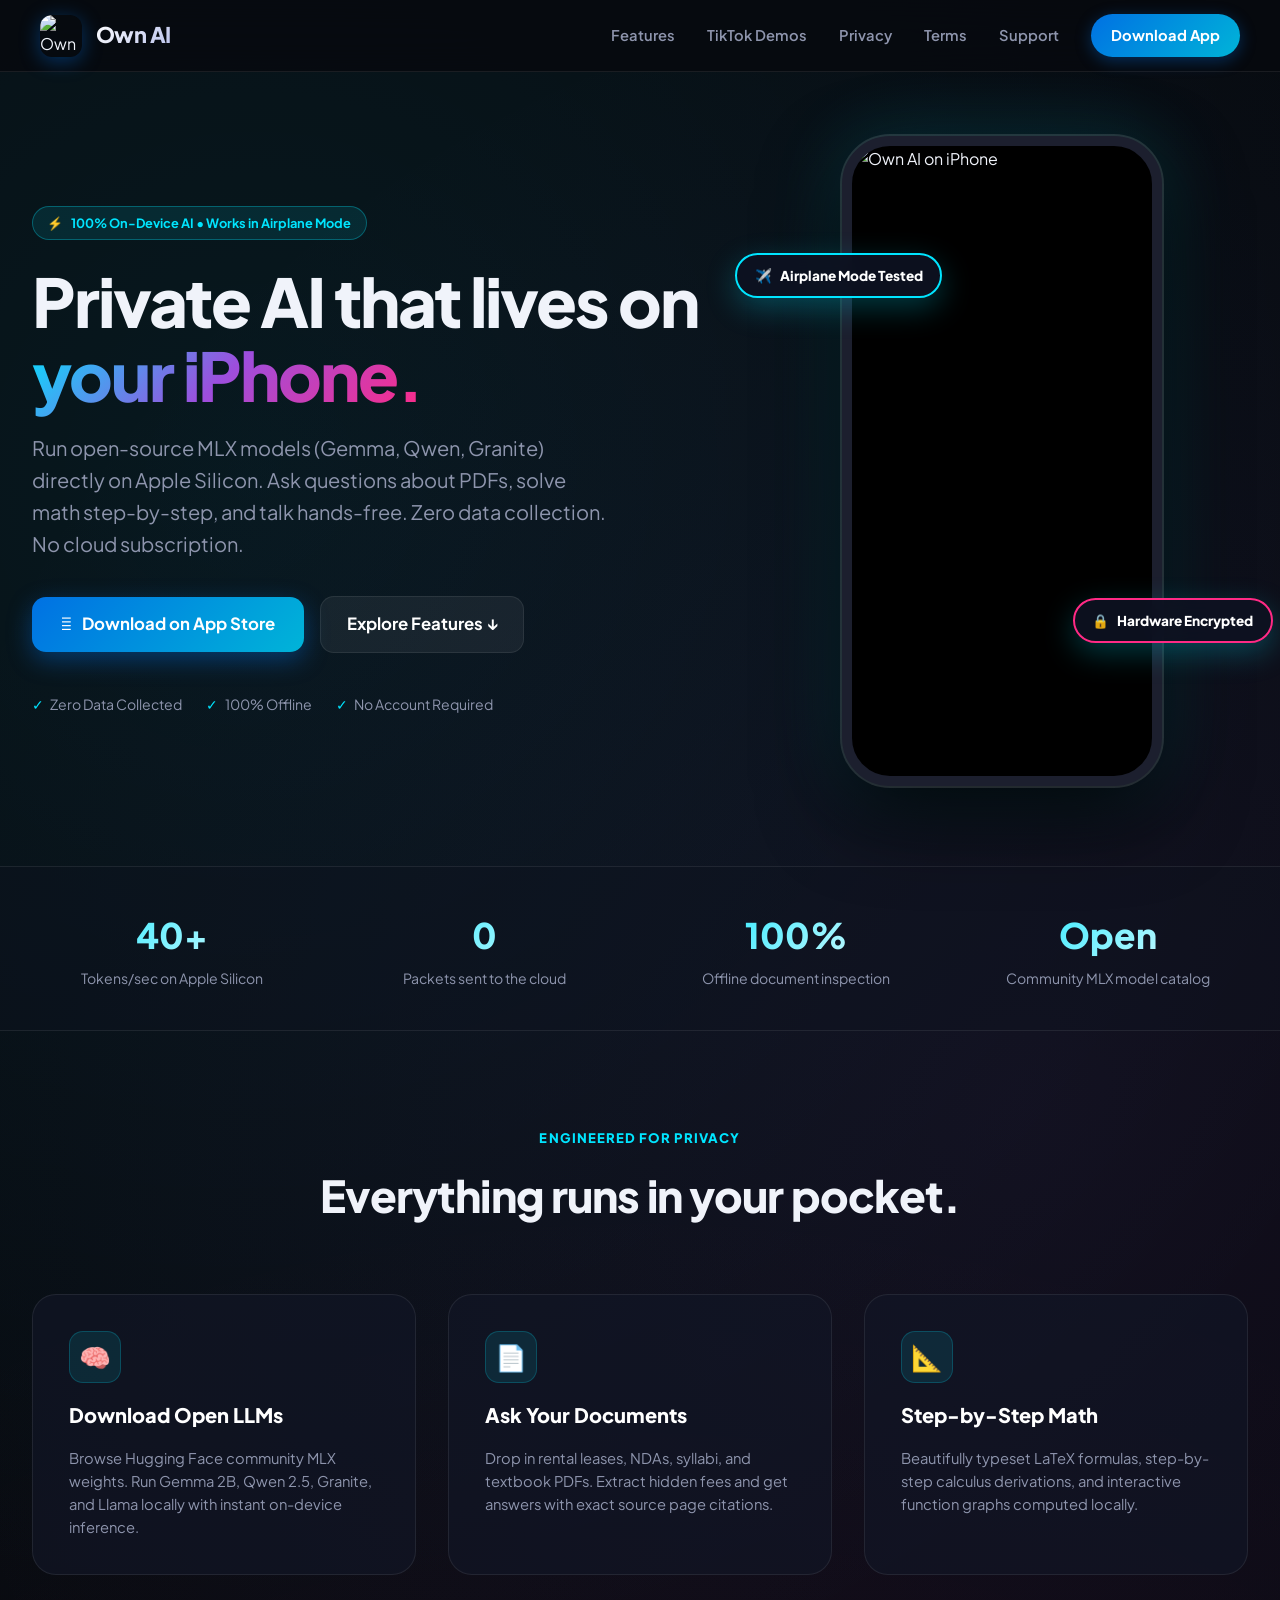
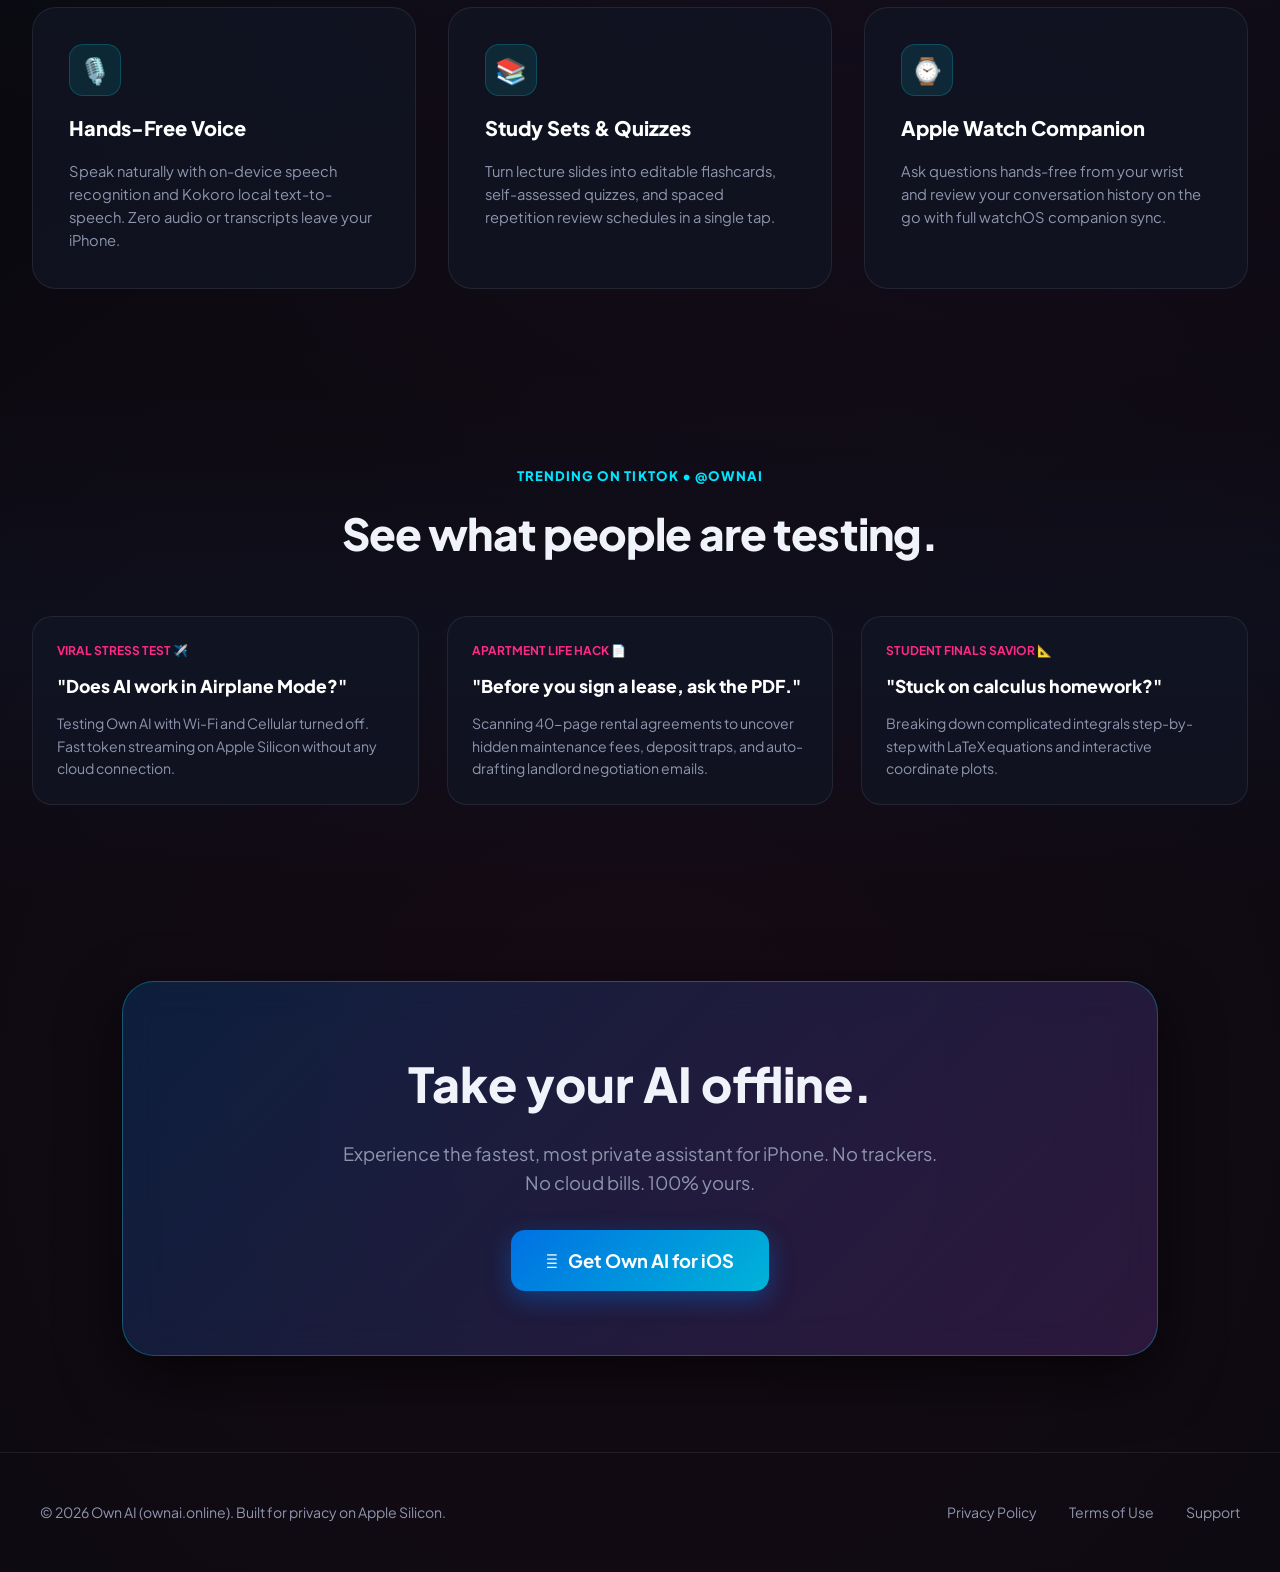
==== index.html @ d5b880e5 "Update privacy, terms, support, and landing HTMLs" ====
<!DOCTYPE html>
<html lang="en">
<head>
  <meta charset="UTF-8">
  <meta name="viewport" content="width=device-width, initial-scale=1.0">
  <title>Own AI — Private On-Device AI for iPhone | ownai.online</title>
  <meta name="description" content="Own AI is a native on-device AI assistant for iPhone. Run open-source MLX models (Gemma, Qwen, Granite), ask questions about PDFs, solve math step-by-step, and talk hands-free. 100% offline. Zero data collection.">
  <meta name="keywords" content="private ai, on-device ai, offline ai, iphone ai, mlx, gemma, qwen, pdf chat, math solver, own ai, ownai.online">
  <link rel="canonical" href="https://ownai.online/">

  <!-- Open Graph / Social Meta -->
  <meta property="og:type" content="website">
  <meta property="og:url" content="https://ownai.online/">
  <meta property="og:title" content="Own AI — Private On-Device AI for iPhone">
  <meta property="og:description" content="Run open-source models (Gemma, Qwen) on Apple Silicon. Chat, ask PDFs, and solve math. 100% offline. Zero tracking.">
  <meta property="og:image" content="assets/app-icon.png">

  <!-- Twitter Meta -->
  <meta name="twitter:card" content="summary_large_image">
  <meta name="twitter:site" content="@ownai">
  <meta name="twitter:title" content="Own AI — Private AI for iPhone">
  <meta name="twitter:description" content="Private AI on your iPhone. Works offline with zero cloud tracking.">

  <link rel="preconnect" href="https://fonts.googleapis.com">
  <link rel="preconnect" href="https://fonts.gstatic.com" crossorigin>
  <link href="https://fonts.googleapis.com/css2?family=Plus+Jakarta+Sans:wght@400;500;600;700;800&family=JetBrains+Mono:wght@400;600&display=swap" rel="stylesheet">
  
  <style>
    :root {
      --bg: #07090e;
      --card-bg: rgba(18, 22, 38, 0.7);
      --card-border: rgba(255, 255, 255, 0.08);
      --accent: #00e5ff;
      --accent-glow: rgba(0, 229, 255, 0.35);
      --accent-pink: #ff2a85;
      --accent-purple: #9d4edd;
      --text: #f0f3fa;
      --text-muted: #8e95ad;
      --nav-height: 72px;
    }
    * { box-sizing: border-box; margin: 0; padding: 0; }
    html { scroll-behavior: smooth; }
    body {
      background-color: var(--bg);
      color: var(--text);
      font-family: 'Plus Jakarta Sans', -apple-system, BlinkMacSystemFont, sans-serif;
      line-height: 1.6;
      overflow-x: hidden;
      background-image: 
        radial-gradient(circle at 20% 15%, rgba(0, 229, 255, 0.07) 0%, transparent 45%),
        radial-gradient(circle at 80% 35%, rgba(157, 78, 221, 0.08) 0%, transparent 50%),
        radial-gradient(circle at 50% 85%, rgba(255, 42, 133, 0.06) 0%, transparent 55%);
    }
    a { color: inherit; text-decoration: none; }

    /* NAVIGATION */
    nav {
      position: fixed;
      top: 0;
      left: 0;
      right: 0;
      height: var(--nav-height);
      display: flex;
      justify-content: space-between;
      align-items: center;
      padding: 0 2.5rem;
      backdrop-filter: blur(24px);
      background: rgba(7, 9, 14, 0.8);
      border-bottom: 1px solid var(--card-border);
      z-index: 1000;
    }
    .brand {
      display: flex;
      align-items: center;
      gap: 0.85rem;
    }
    .brand-icon {
      width: 42px;
      height: 42px;
      border-radius: 12px;
      overflow: hidden;
      box-shadow: 0 4px 20px rgba(0, 113, 227, 0.4);
    }
    .brand-icon img {
      width: 100%;
      height: 100%;
      object-fit: cover;
    }
    .brand-name {
      font-weight: 800;
      font-size: 1.35rem;
      letter-spacing: -0.02em;
      background: linear-gradient(135deg, #fff, #b8c1ec);
      -webkit-background-clip: text;
      -webkit-text-fill-color: transparent;
    }
    .nav-links {
      display: flex;
      align-items: center;
      gap: 2rem;
      font-size: 0.92rem;
      font-weight: 600;
      color: var(--text-muted);
    }
    .nav-links a:hover {
      color: #fff;
    }
    .nav-cta {
      background: linear-gradient(135deg, #0071e3, #00b4d8);
      color: #fff !important;
      padding: 0.6rem 1.25rem;
      border-radius: 999px;
      font-weight: 700;
      box-shadow: 0 4px 16px rgba(0, 113, 227, 0.35);
      transition: all 0.2s;
    }
    .nav-cta:hover {
      transform: translateY(-2px);
      box-shadow: 0 6px 22px rgba(0, 113, 227, 0.5);
    }

    /* HERO SECTION */
    .hero {
      padding: calc(var(--nav-height) + 4rem) 2rem 5rem;
      max-width: 1280px;
      margin: 0 auto;
      display: grid;
      grid-template-columns: 1.15fr 0.85fr;
      gap: 3.5rem;
      align-items: center;
    }
    .hero-badge {
      display: inline-flex;
      align-items: center;
      gap: 0.5rem;
      background: rgba(0, 229, 255, 0.1);
      border: 1px solid rgba(0, 229, 255, 0.3);
      padding: 0.35rem 0.9rem;
      border-radius: 999px;
      font-size: 0.8rem;
      font-weight: 700;
      color: var(--accent);
      margin-bottom: 1.5rem;
    }
    .hero-title {
      font-size: clamp(2.6rem, 5.5vw, 4.2rem);
      font-weight: 800;
      line-height: 1.1;
      letter-spacing: -0.03em;
      margin-bottom: 1.25rem;
    }
    .hero-title span {
      background: linear-gradient(135deg, #00e5ff, #9d4edd, #ff2a85);
      -webkit-background-clip: text;
      -webkit-text-fill-color: transparent;
    }
    .hero-subtitle {
      font-size: clamp(1.05rem, 1.8vw, 1.25rem);
      color: var(--text-muted);
      line-height: 1.6;
      margin-bottom: 2.25rem;
      max-width: 580px;
    }
    .hero-actions {
      display: flex;
      flex-wrap: wrap;
      gap: 1rem;
      align-items: center;
      margin-bottom: 2.5rem;
    }
    .btn-primary {
      background: linear-gradient(135deg, #0071e3, #00b4d8);
      color: #fff;
      font-size: 1.05rem;
      font-weight: 700;
      padding: 0.9rem 1.8rem;
      border-radius: 14px;
      display: inline-flex;
      align-items: center;
      gap: 0.65rem;
      box-shadow: 0 8px 24px rgba(0, 113, 227, 0.4);
      transition: all 0.25s;
    }
    .btn-primary:hover {
      transform: translateY(-2px);
      box-shadow: 0 12px 32px rgba(0, 113, 227, 0.6);
    }
    .btn-secondary {
      background: rgba(255, 255, 255, 0.06);
      border: 1px solid var(--card-border);
      color: #fff;
      font-size: 1.05rem;
      font-weight: 700;
      padding: 0.9rem 1.6rem;
      border-radius: 14px;
      display: inline-flex;
      align-items: center;
      gap: 0.5rem;
      transition: all 0.2s;
    }
    .btn-secondary:hover {
      background: rgba(255, 255, 255, 0.12);
      border-color: rgba(255, 255, 255, 0.2);
    }
    .trust-bullets {
      display: flex;
      flex-wrap: wrap;
      gap: 1.5rem;
      font-size: 0.88rem;
      color: var(--text-muted);
    }
    .trust-bullet {
      display: flex;
      align-items: center;
      gap: 0.4rem;
    }
    .trust-bullet span {
      color: #00e5ff;
    }

    /* PHONE HERO MOCKUP */
    .hero-phone-container {
      position: relative;
      display: flex;
      justify-content: center;
    }
    .hero-phone {
      width: 320px;
      height: 650px;
      background: #000;
      border-radius: 48px;
      border: 10px solid #1c1f2e;
      box-shadow: 
        0 0 0 2px rgba(255, 255, 255, 0.12),
        0 30px 80px rgba(0, 0, 0, 0.85),
        0 0 70px rgba(0, 229, 255, 0.2);
      position: relative;
      overflow: hidden;
    }
    .hero-phone img {
      width: 100%;
      height: 100%;
      object-fit: cover;
    }
    .floating-badge {
      position: absolute;
      background: rgba(14, 18, 34, 0.9);
      backdrop-filter: blur(16px);
      border: 2px solid var(--accent);
      padding: 0.6rem 1.1rem;
      border-radius: 999px;
      font-weight: 800;
      font-size: 0.85rem;
      color: #fff;
      display: flex;
      align-items: center;
      gap: 0.5rem;
      box-shadow: 0 10px 30px rgba(0, 229, 255, 0.25);
      animation: float 4s ease-in-out infinite;
      z-index: 10;
    }
    .badge-top-left {
      top: 18%;
      left: -20px;
      border-color: #00e5ff;
    }
    .badge-bottom-right {
      bottom: 22%;
      right: -25px;
      border-color: #ff2a85;
      animation-delay: -2s;
    }
    @keyframes float {
      0%, 100% { transform: translateY(0); }
      50% { transform: translateY(-8px); }
    }

    /* HIGHLIGHTS STRIP */
    .highlights-strip {
      border-top: 1px solid var(--card-border);
      border-bottom: 1px solid var(--card-border);
      background: rgba(14, 18, 30, 0.4);
      padding: 2.5rem 2rem;
    }
    .strip-grid {
      max-width: 1280px;
      margin: 0 auto;
      display: grid;
      grid-template-columns: repeat(4, 1fr);
      gap: 2rem;
      text-align: center;
    }
    .strip-stat {
      font-size: 2.2rem;
      font-weight: 800;
      color: #fff;
      margin-bottom: 0.25rem;
      background: linear-gradient(135deg, #00e5ff, #fff);
      -webkit-background-clip: text;
      -webkit-text-fill-color: transparent;
    }
    .strip-desc {
      font-size: 0.88rem;
      color: var(--text-muted);
    }

    /* CORE FEATURES GRID */
    .features-section {
      padding: 6rem 2rem;
      max-width: 1280px;
      margin: 0 auto;
    }
    .section-header {
      text-align: center;
      margin-bottom: 4rem;
    }
    .section-eyebrow {
      font-size: 0.82rem;
      text-transform: uppercase;
      font-weight: 800;
      letter-spacing: 0.08em;
      color: var(--accent);
      margin-bottom: 0.75rem;
    }
    .section-title {
      font-size: clamp(2rem, 3.5vw, 2.75rem);
      font-weight: 800;
      letter-spacing: -0.02em;
    }
    .features-grid {
      display: grid;
      grid-template-columns: repeat(3, 1fr);
      gap: 2rem;
    }
    .feature-card {
      background: var(--card-bg);
      border: 1px solid var(--card-border);
      border-radius: 24px;
      padding: 2.25rem;
      display: flex;
      flex-direction: column;
      gap: 1rem;
      transition: all 0.3s;
      position: relative;
      overflow: hidden;
    }
    .feature-card::before {
      content: '';
      position: absolute;
      top: 0;
      left: 0;
      right: 0;
      height: 2px;
      background: linear-gradient(90deg, transparent, rgba(0, 229, 255, 0.4), transparent);
      opacity: 0;
      transition: opacity 0.3s;
    }
    .feature-card:hover {
      transform: translateY(-4px);
      border-color: rgba(0, 229, 255, 0.25);
      background: rgba(24, 30, 52, 0.8);
    }
    .feature-card:hover::before {
      opacity: 1;
    }
    .feature-icon {
      width: 52px;
      height: 52px;
      border-radius: 14px;
      background: rgba(0, 229, 255, 0.1);
      display: flex;
      align-items: center;
      justify-content: center;
      font-size: 1.6rem;
      border: 1px solid rgba(0, 229, 255, 0.2);
    }
    .feature-name {
      font-size: 1.25rem;
      font-weight: 800;
      color: #fff;
    }
    .feature-desc {
      font-size: 0.92rem;
      color: var(--text-muted);
      line-height: 1.55;
    }

    /* TIKTOK / SOCIAL STRIP */
    .tiktok-showcase {
      padding: 5rem 2rem;
      background: linear-gradient(180deg, transparent, rgba(14, 18, 36, 0.6), transparent);
    }
    .tiktok-container {
      max-width: 1280px;
      margin: 0 auto;
      text-align: center;
    }
    .tt-grid {
      display: grid;
      grid-template-columns: repeat(3, 1fr);
      gap: 1.75rem;
      margin-top: 3rem;
      text-align: left;
    }
    .tt-card {
      background: var(--card-bg);
      border: 1px solid var(--card-border);
      border-radius: 20px;
      padding: 1.5rem;
      display: flex;
      flex-direction: column;
      gap: 0.75rem;
    }
    .tt-badge {
      font-size: 0.75rem;
      font-weight: 700;
      color: var(--accent-pink);
      text-transform: uppercase;
    }
    .tt-headline {
      font-weight: 800;
      font-size: 1.1rem;
      color: #fff;
    }
    .tt-hook {
      font-size: 0.88rem;
      color: var(--text-muted);
    }

    /* DOWNLOAD CTA FOOTER */
    .cta-banner {
      padding: 6rem 2rem;
      max-width: 1100px;
      margin: 0 auto;
      text-align: center;
      position: relative;
    }
    .cta-card {
      background: linear-gradient(135deg, rgba(0, 113, 227, 0.2), rgba(157, 78, 221, 0.2));
      border: 1px solid rgba(0, 229, 255, 0.3);
      border-radius: 32px;
      padding: 4rem 2rem;
      backdrop-filter: blur(20px);
      box-shadow: 0 20px 60px rgba(0, 0, 0, 0.6);
    }
    .cta-title {
      font-size: clamp(2.2rem, 4vw, 3rem);
      font-weight: 800;
      margin-bottom: 1rem;
    }
    .cta-desc {
      font-size: 1.15rem;
      color: var(--text-muted);
      margin-bottom: 2rem;
      max-width: 600px;
      margin-left: auto;
      margin-right: auto;
    }

    /* FOOTER */
    footer {
      border-top: 1px solid var(--card-border);
      padding: 3rem 2.5rem;
      max-width: 1280px;
      margin: 0 auto;
      display: flex;
      justify-content: space-between;
      align-items: center;
      font-size: 0.88rem;
      color: var(--text-muted);
    }
    .footer-links {
      display: flex;
      gap: 2rem;
    }
    .footer-links a:hover {
      color: #fff;
    }

    @media (max-width: 1024px) {
      .hero { grid-template-columns: 1fr; text-align: center; }
      .hero-title, .hero-subtitle { margin-left: auto; margin-right: auto; }
      .hero-actions { justify-content: center; }
      .trust-bullets { justify-content: center; }
      .strip-grid { grid-template-columns: repeat(2, 1fr); }
      .features-grid { grid-template-columns: repeat(2, 1fr); }
      .tt-grid { grid-template-columns: 1fr; }
    }
    @media (max-width: 640px) {
      nav { padding: 0 1.25rem; }
      .nav-links a:not(.nav-cta) { display: none; }
      .features-grid { grid-template-columns: 1fr; }
      .strip-grid { grid-template-columns: 1fr; }
      footer { flex-direction: column; gap: 1.5rem; text-align: center; }
    }
  </style>
</head>
<body>

  <!-- NAVIGATION -->
  <nav>
    <div class="brand">
      <div class="brand-icon">
        <img src="assets/app-icon.png" alt="Own AI Icon">
      </div>
      <div class="brand-name">Own AI</div>
    </div>
    <div class="nav-links">
      <a href="#features">Features</a>
      <a href="#tiktok">TikTok Demos</a>
      <a href="privacy.html">Privacy</a>
      <a href="terms.html">Terms</a>
      <a href="support.html">Support</a>
      <a href="https://apps.apple.com" class="nav-cta">Download App</a>
    </div>
  </nav>

  <!-- HERO SECTION -->
  <section class="hero">
    <div>
      <div class="hero-badge">
        <span>⚡</span> 100% On-Device AI • Works in Airplane Mode
      </div>
      <h1 class="hero-title">
        Private AI that lives on <span>your iPhone.</span>
      </h1>
      <p class="hero-subtitle">
        Run open-source MLX models (Gemma, Qwen, Granite) directly on Apple Silicon. Ask questions about PDFs, solve math step-by-step, and talk hands-free. Zero data collection. No cloud subscription.
      </p>
      <div class="hero-actions">
        <a href="https://apps.apple.com" class="btn-primary">
          <span></span> Download on App Store
        </a>
        <a href="#features" class="btn-secondary">
          Explore Features ↓
        </a>
      </div>
      <div class="trust-bullets">
        <div class="trust-bullet"><span>✓</span> Zero Data Collected</div>
        <div class="trust-bullet"><span>✓</span> 100% Offline</div>
        <div class="trust-bullet"><span>✓</span> No Account Required</div>
      </div>
    </div>

    <div class="hero-phone-container">
      <div class="floating-badge badge-top-left">
        <span>✈️</span> Airplane Mode Tested
      </div>
      <div class="floating-badge badge-bottom-right">
        <span>🔒</span> Hardware Encrypted
      </div>
      <div class="hero-phone">
        <img src="assets/08-chat.png" alt="Own AI on iPhone">
      </div>
    </div>
  </section>

  <!-- HIGHLIGHTS STAT STRIP -->
  <section class="highlights-strip">
    <div class="strip-grid">
      <div>
        <div class="strip-stat">40+</div>
        <div class="strip-desc">Tokens/sec on Apple Silicon</div>
      </div>
      <div>
        <div class="strip-stat">0</div>
        <div class="strip-desc">Packets sent to the cloud</div>
      </div>
      <div>
        <div class="strip-stat">100%</div>
        <div class="strip-desc">Offline document inspection</div>
      </div>
      <div>
        <div class="strip-stat">Open</div>
        <div class="strip-desc">Community MLX model catalog</div>
      </div>
    </div>
  </section>

  <!-- FEATURES SECTION -->
  <section class="features-section" id="features">
    <div class="section-header">
      <div class="section-eyebrow">Engineered For Privacy</div>
      <h2 class="section-title">Everything runs in your pocket.</h2>
    </div>

    <div class="features-grid">
      <div class="feature-card">
        <div class="feature-icon">🧠</div>
        <div class="feature-name">Download Open LLMs</div>
        <div class="feature-desc">
          Browse Hugging Face community MLX weights. Run Gemma 2B, Qwen 2.5, Granite, and Llama locally with instant on-device inference.
        </div>
      </div>

      <div class="feature-card">
        <div class="feature-icon">📄</div>
        <div class="feature-name">Ask Your Documents</div>
        <div class="feature-desc">
          Drop in rental leases, NDAs, syllabi, and textbook PDFs. Extract hidden fees and get answers with exact source page citations.
        </div>
      </div>

      <div class="feature-card">
        <div class="feature-icon">📐</div>
        <div class="feature-name">Step-by-Step Math</div>
        <div class="feature-desc">
          Beautifully typeset LaTeX formulas, step-by-step calculus derivations, and interactive function graphs computed locally.
        </div>
      </div>

      <div class="feature-card">
        <div class="feature-icon">🎙️</div>
        <div class="feature-name">Hands-Free Voice</div>
        <div class="feature-desc">
          Speak naturally with on-device speech recognition and Kokoro local text-to-speech. Zero audio or transcripts leave your iPhone.
        </div>
      </div>

      <div class="feature-card">
        <div class="feature-icon">📚</div>
        <div class="feature-name">Study Sets & Quizzes</div>
        <div class="feature-desc">
          Turn lecture slides into editable flashcards, self-assessed quizzes, and spaced repetition review schedules in a single tap.
        </div>
      </div>

      <div class="feature-card">
        <div class="feature-icon">⌚</div>
        <div class="feature-name">Apple Watch Companion</div>
        <div class="feature-desc">
          Ask questions hands-free from your wrist and review your conversation history on the go with full watchOS companion sync.
        </div>
      </div>
    </div>
  </section>

  <!-- TIKTOK SOCIAL PROOF SECTION -->
  <section class="tiktok-showcase" id="tiktok">
    <div class="tiktok-container">
      <div class="section-eyebrow">Trending on TikTok • @ownai</div>
      <h2 class="section-title">See what people are testing.</h2>

      <div class="tt-grid">
        <div class="tt-card">
          <div class="tt-badge">Viral Stress Test ✈️</div>
          <div class="tt-headline">"Does AI work in Airplane Mode?"</div>
          <div class="tt-hook">
            Testing Own AI with Wi-Fi and Cellular turned off. Fast token streaming on Apple Silicon without any cloud connection.
          </div>
        </div>

        <div class="tt-card">
          <div class="tt-badge">Apartment Life Hack 📄</div>
          <div class="tt-headline">"Before you sign a lease, ask the PDF."</div>
          <div class="tt-hook">
            Scanning 40-page rental agreements to uncover hidden maintenance fees, deposit traps, and auto-drafting landlord negotiation emails.
          </div>
        </div>

        <div class="tt-card">
          <div class="tt-badge">Student Finals Savior 📐</div>
          <div class="tt-headline">"Stuck on calculus homework?"</div>
          <div class="tt-hook">
            Breaking down complicated integrals step-by-step with LaTeX equations and interactive coordinate plots.
          </div>
        </div>
      </div>
    </div>
  </section>

  <!-- CALL TO ACTION BANNER -->
  <section class="cta-banner">
    <div class="cta-card">
      <h2 class="cta-title">Take your AI offline.</h2>
      <p class="cta-desc">
        Experience the fastest, most private assistant for iPhone. No trackers. No cloud bills. 100% yours.
      </p>
      <a href="https://apps.apple.com" class="btn-primary" style="font-size: 1.15rem; padding: 1rem 2.2rem;">
        <span></span> Get Own AI for iOS
      </a>
    </div>
  </section>

  <!-- FOOTER -->
  <footer>
    <div>
      © 2026 Own AI (ownai.online). Built for privacy on Apple Silicon.
    </div>
    <div class="footer-links">
      <a href="privacy.html">Privacy Policy</a>
      <a href="terms.html">Terms of Use</a>
      <a href="support.html">Support</a>
    </div>
  </footer>

</body>
</html>
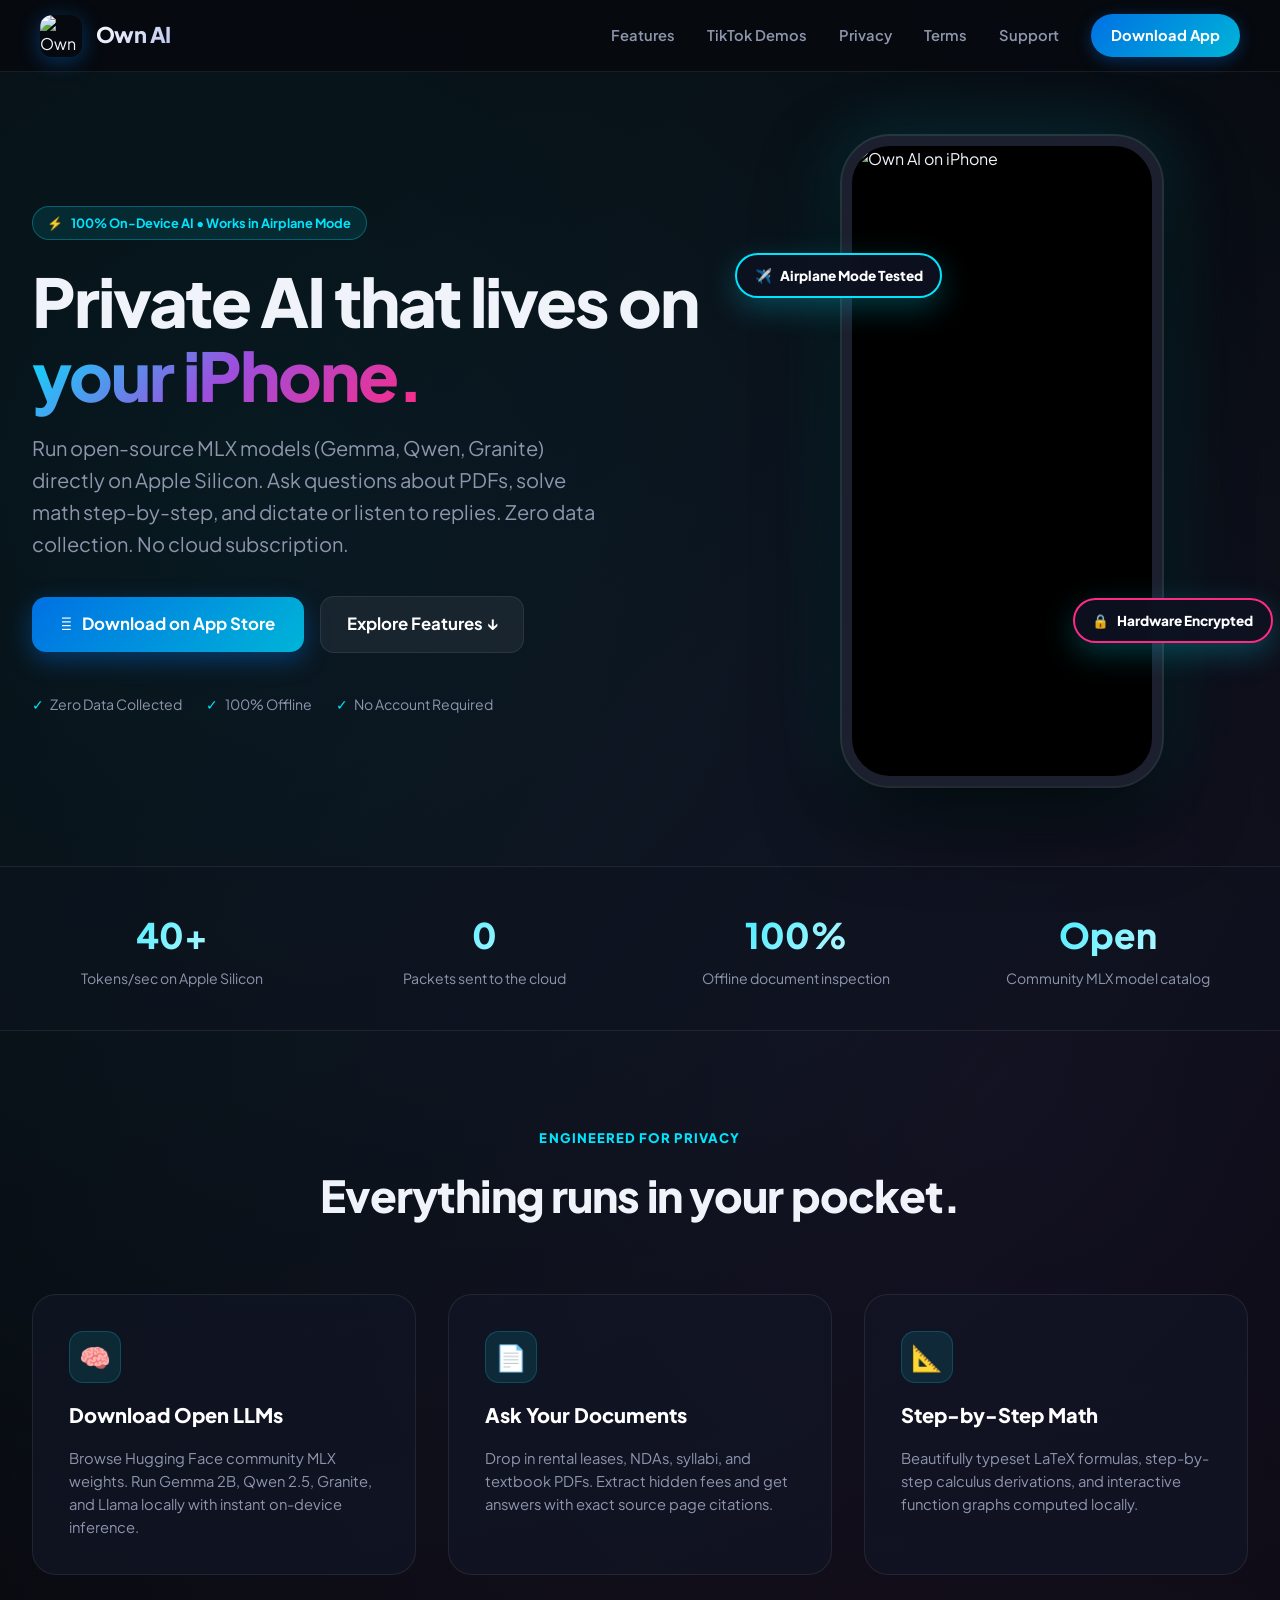
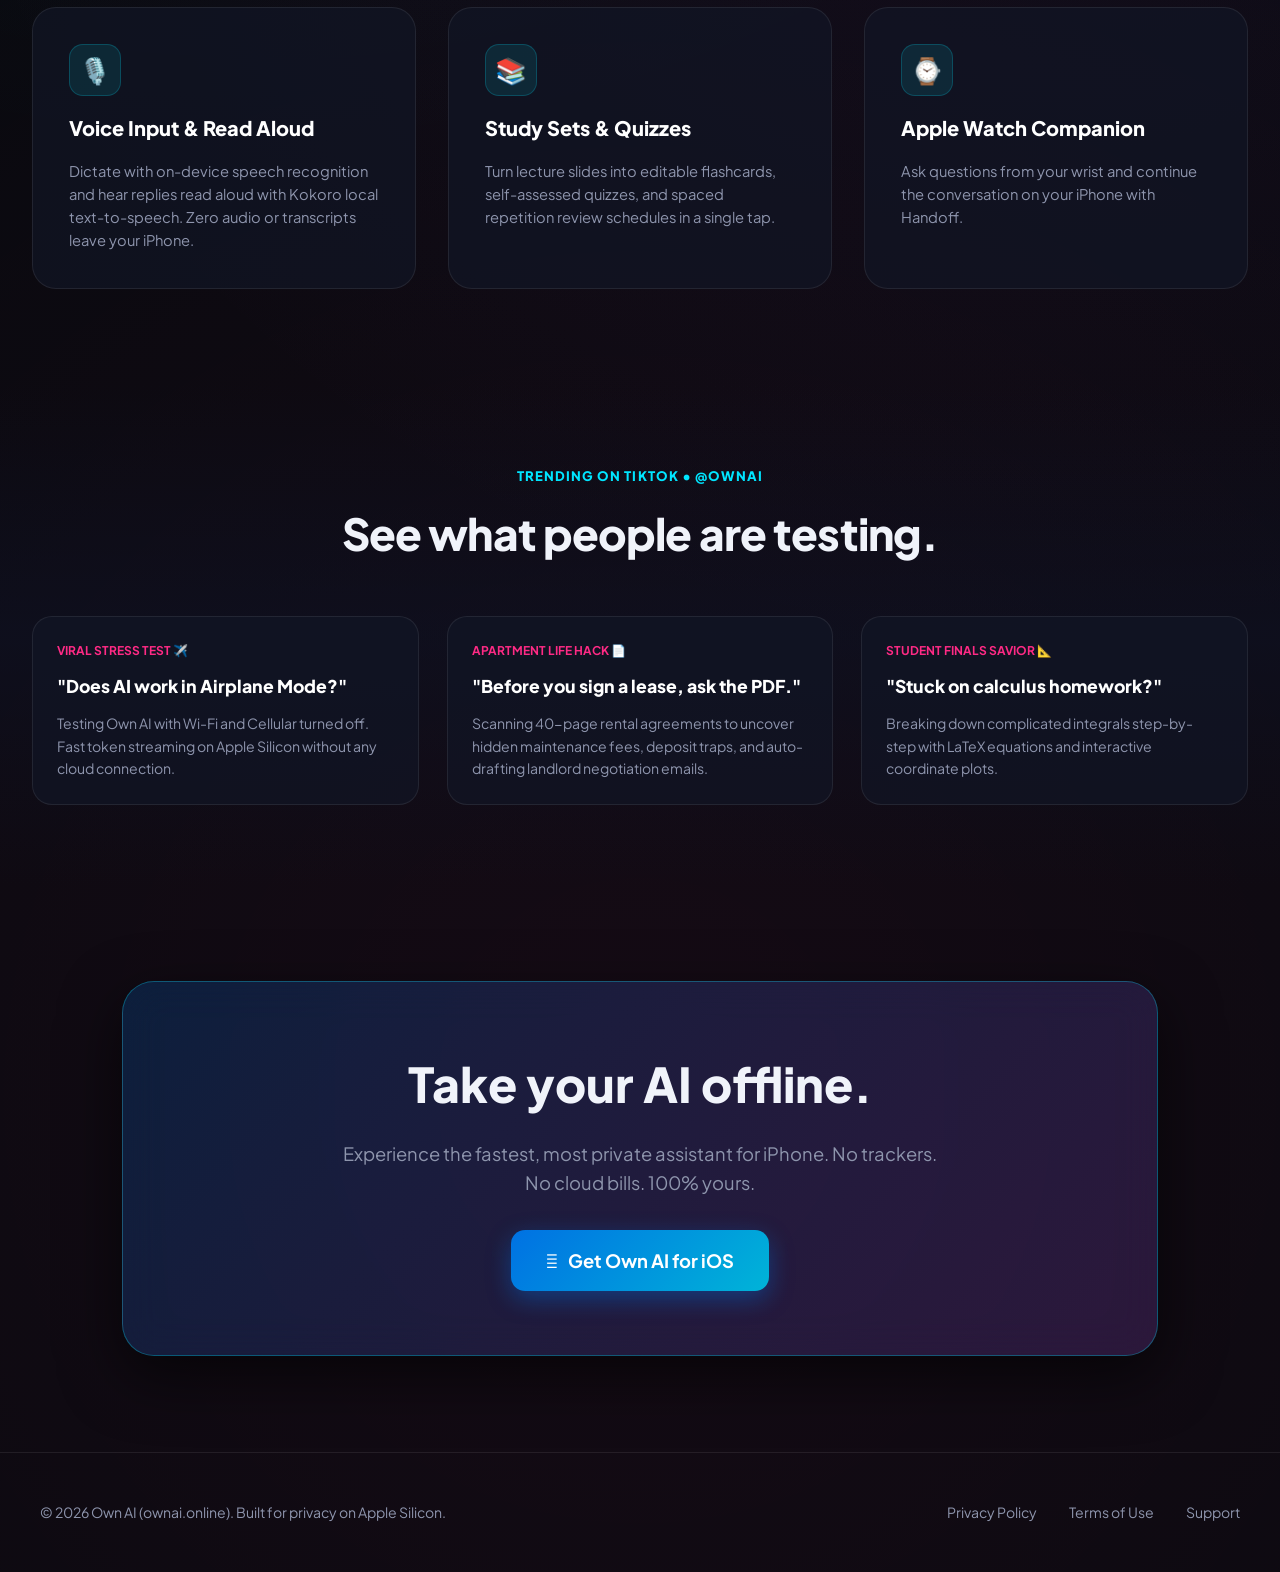
==== commit d0b9031d: "Update privacy policy and landing page" ====
--- a/index.html
+++ b/index.html
@@ -4,7 +4,7 @@
   <meta charset="UTF-8">
   <meta name="viewport" content="width=device-width, initial-scale=1.0">
   <title>Own AI — Private On-Device AI for iPhone | ownai.online</title>
-  <meta name="description" content="Own AI is a native on-device AI assistant for iPhone. Run open-source MLX models (Gemma, Qwen, Granite), ask questions about PDFs, solve math step-by-step, and talk hands-free. 100% offline. Zero data collection.">
+  <meta name="description" content="Own AI is a native on-device AI assistant for iPhone. Run open-source MLX models (Gemma, Qwen, Granite), ask questions about PDFs, solve math step-by-step, and dictate or hear answers read aloud. 100% offline. Zero data collection.">
   <meta name="keywords" content="private ai, on-device ai, offline ai, iphone ai, mlx, gemma, qwen, pdf chat, math solver, own ai, ownai.online">
   <link rel="canonical" href="https://ownai.online/">
 
@@ -525,7 +525,7 @@
         Private AI that lives on <span>your iPhone.</span>
       </h1>
       <p class="hero-subtitle">
-        Run open-source MLX models (Gemma, Qwen, Granite) directly on Apple Silicon. Ask questions about PDFs, solve math step-by-step, and talk hands-free. Zero data collection. No cloud subscription.
+        Run open-source MLX models (Gemma, Qwen, Granite) directly on Apple Silicon. Ask questions about PDFs, solve math step-by-step, and dictate or listen to replies. Zero data collection. No cloud subscription.
       </p>
       <div class="hero-actions">
         <a href="https://apps.apple.com" class="btn-primary">
@@ -611,9 +611,9 @@
 
       <div class="feature-card">
         <div class="feature-icon">🎙️</div>
-        <div class="feature-name">Hands-Free Voice</div>
+        <div class="feature-name">Voice Input &amp; Read Aloud</div>
         <div class="feature-desc">
-          Speak naturally with on-device speech recognition and Kokoro local text-to-speech. Zero audio or transcripts leave your iPhone.
+          Dictate with on-device speech recognition and hear replies read aloud with Kokoro local text-to-speech. Zero audio or transcripts leave your iPhone.
         </div>
       </div>
 
@@ -629,7 +629,7 @@
         <div class="feature-icon">⌚</div>
         <div class="feature-name">Apple Watch Companion</div>
         <div class="feature-desc">
-          Ask questions hands-free from your wrist and review your conversation history on the go with full watchOS companion sync.
+          Ask questions from your wrist and continue the conversation on your iPhone with Handoff.
         </div>
       </div>
     </div>
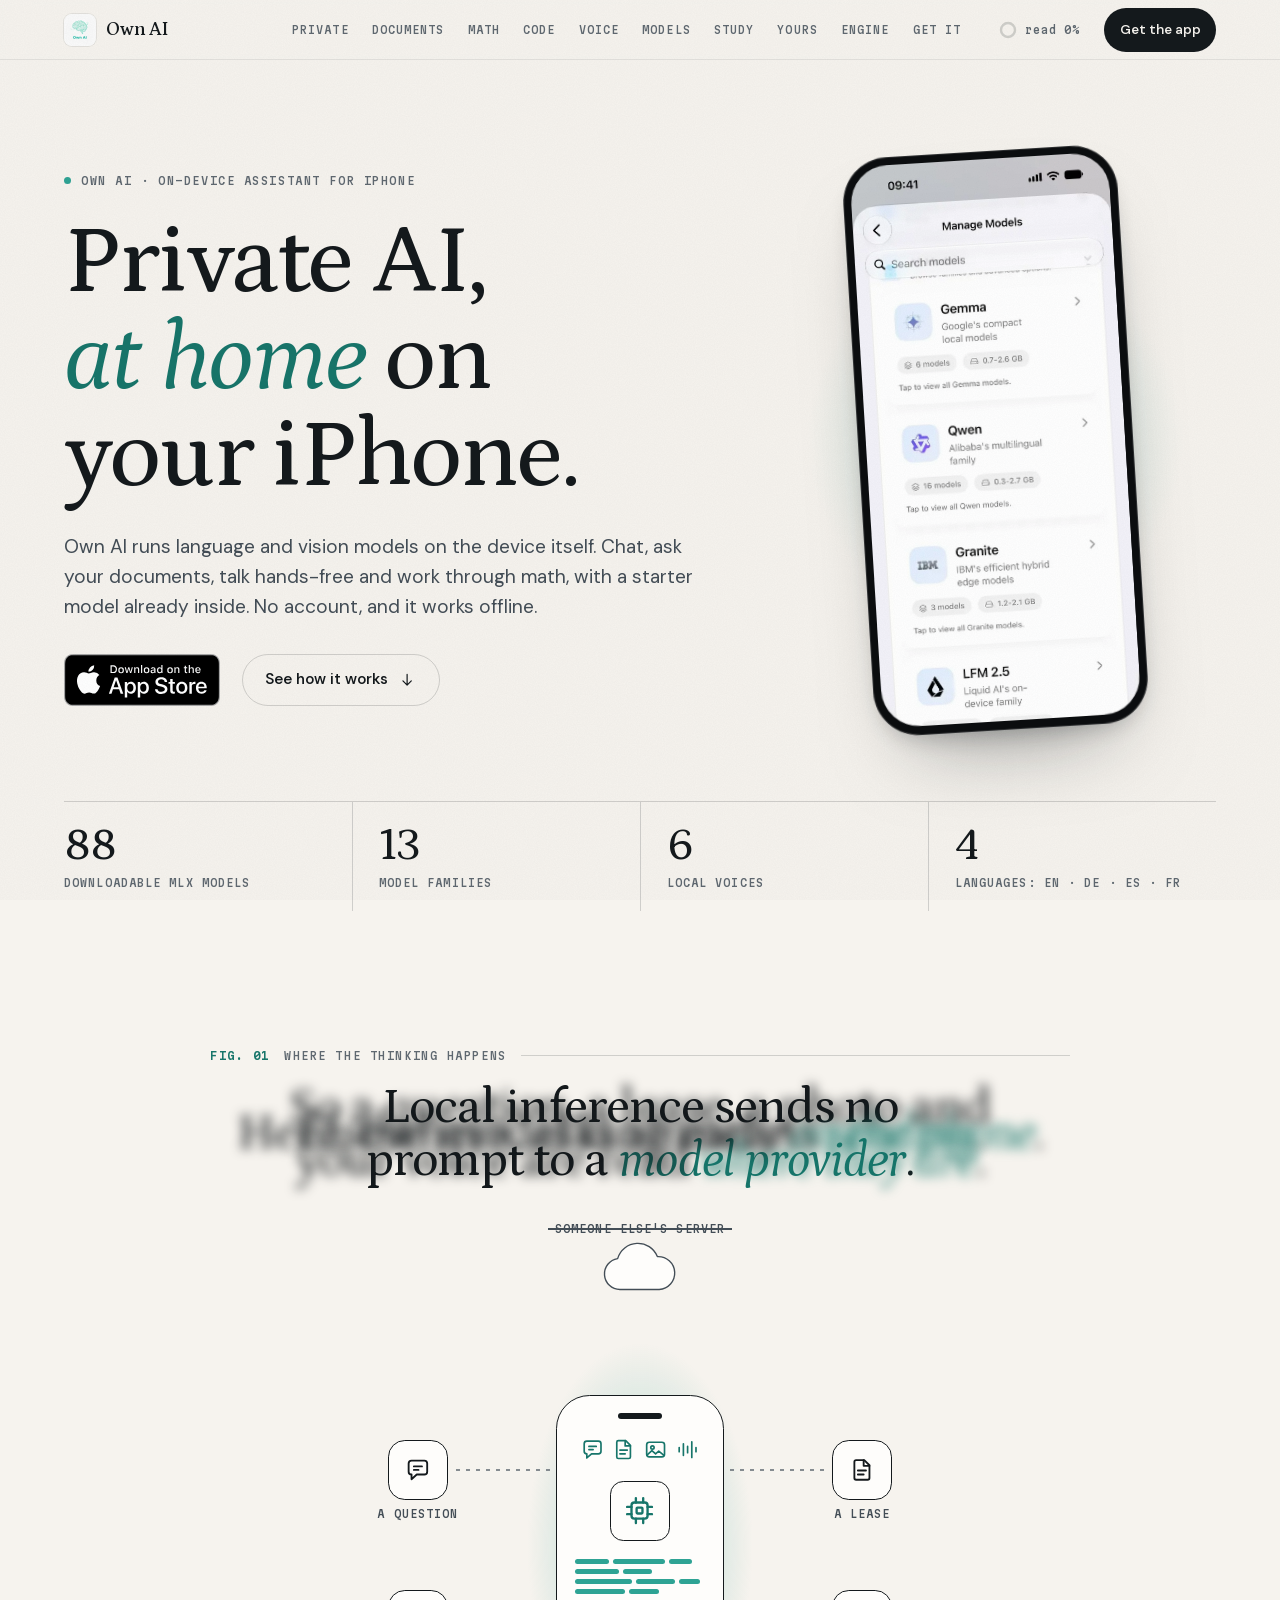
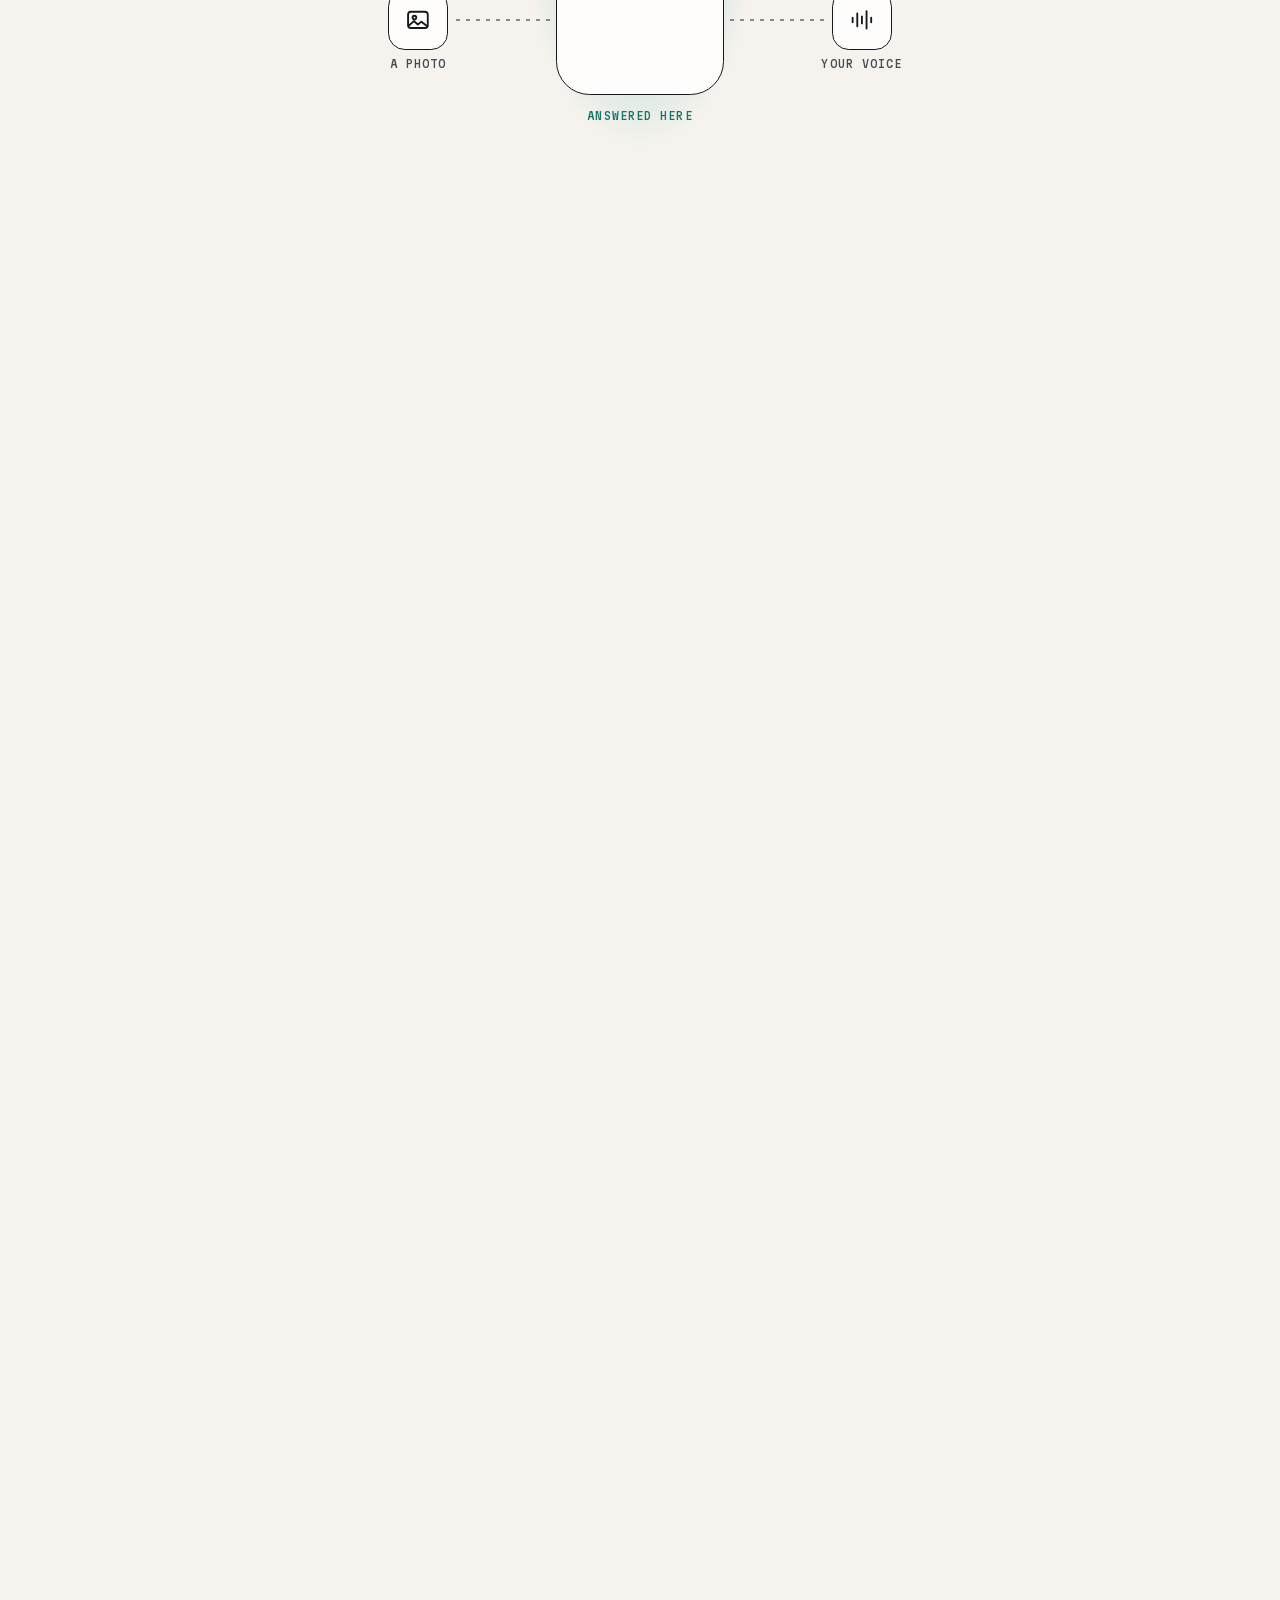
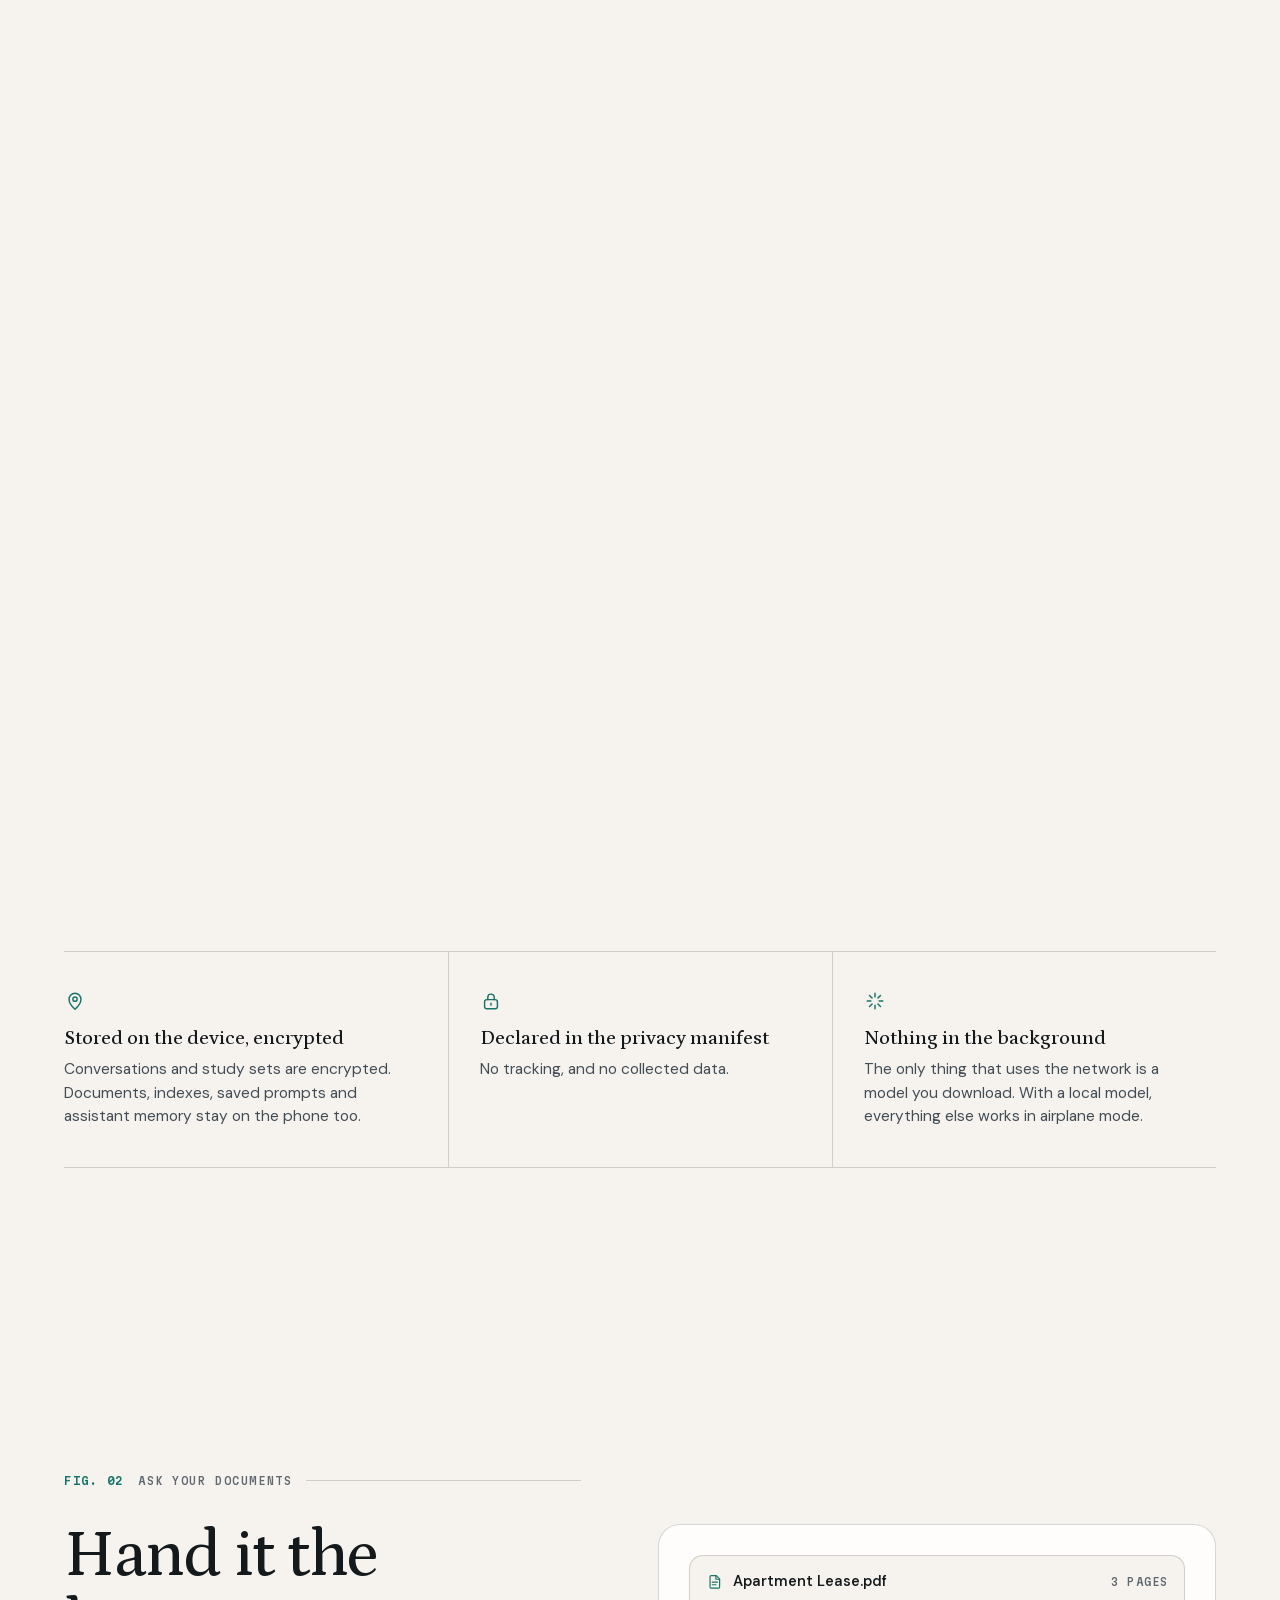
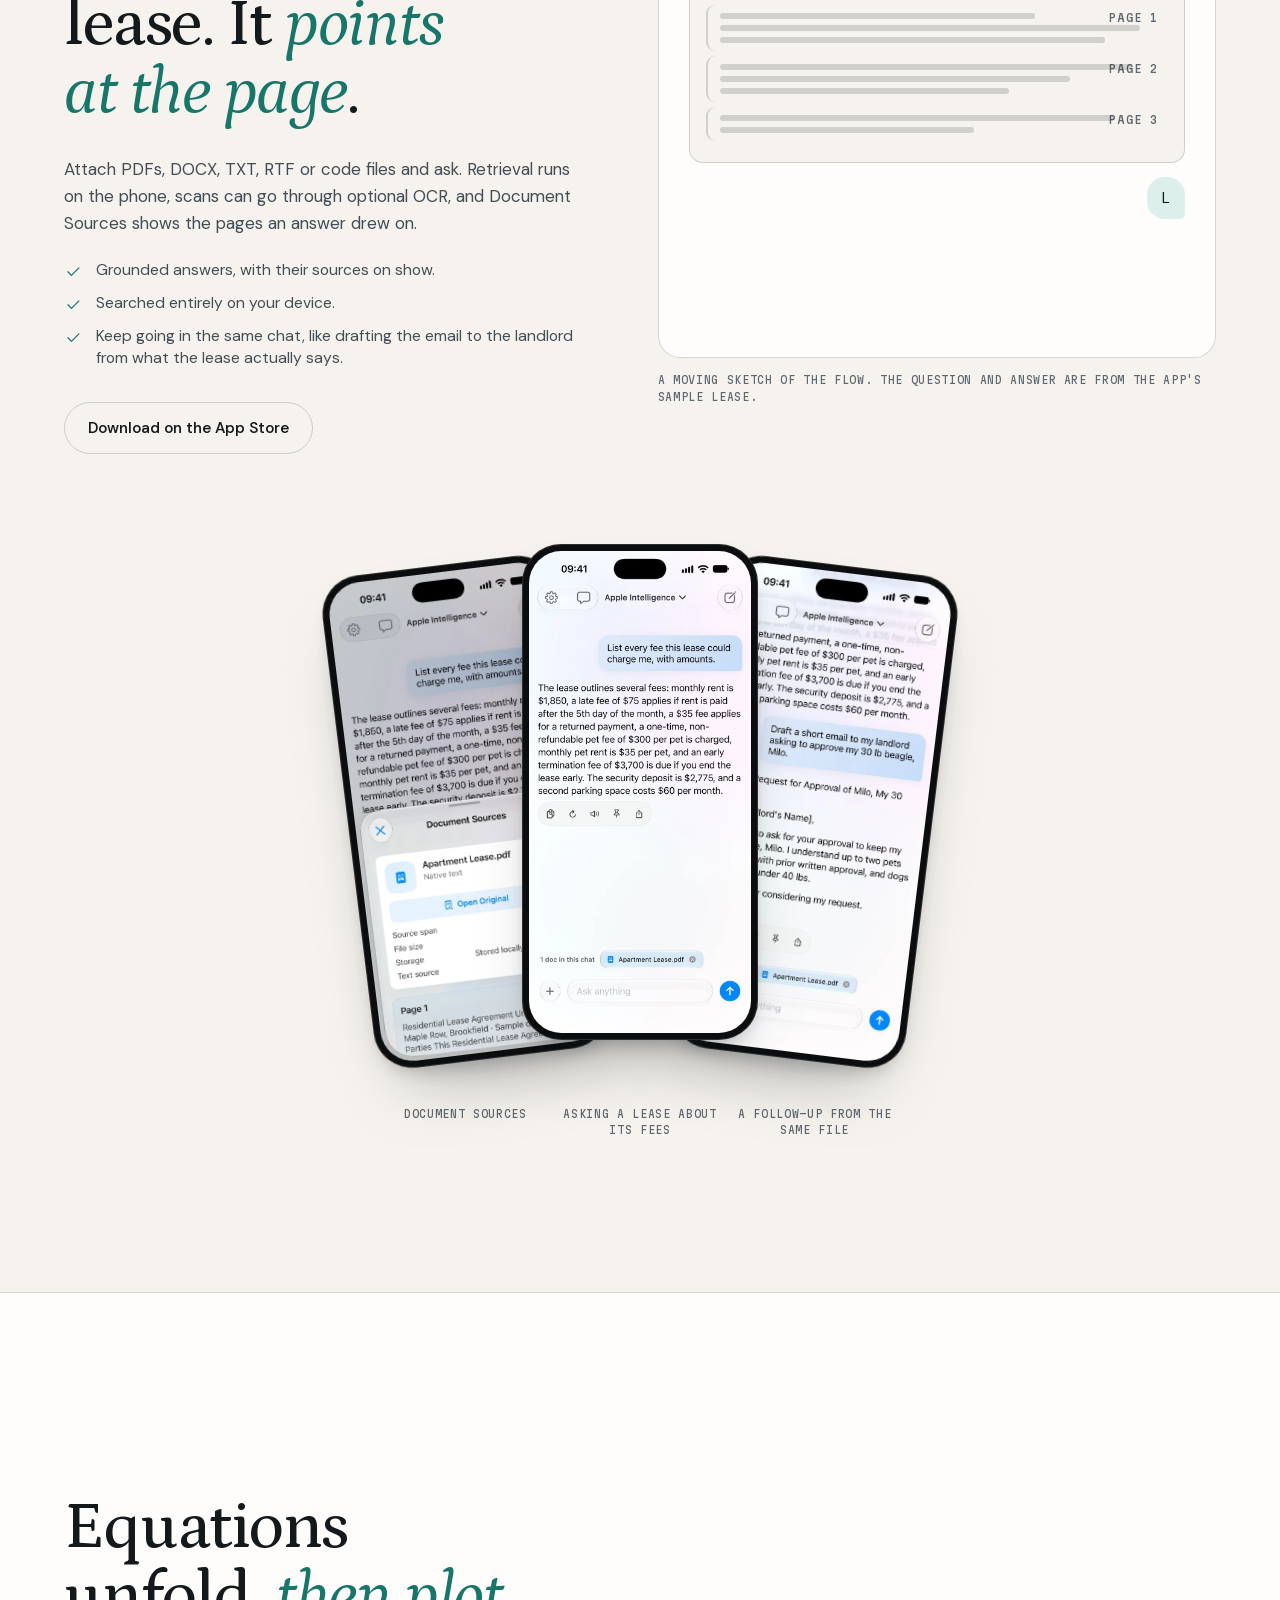
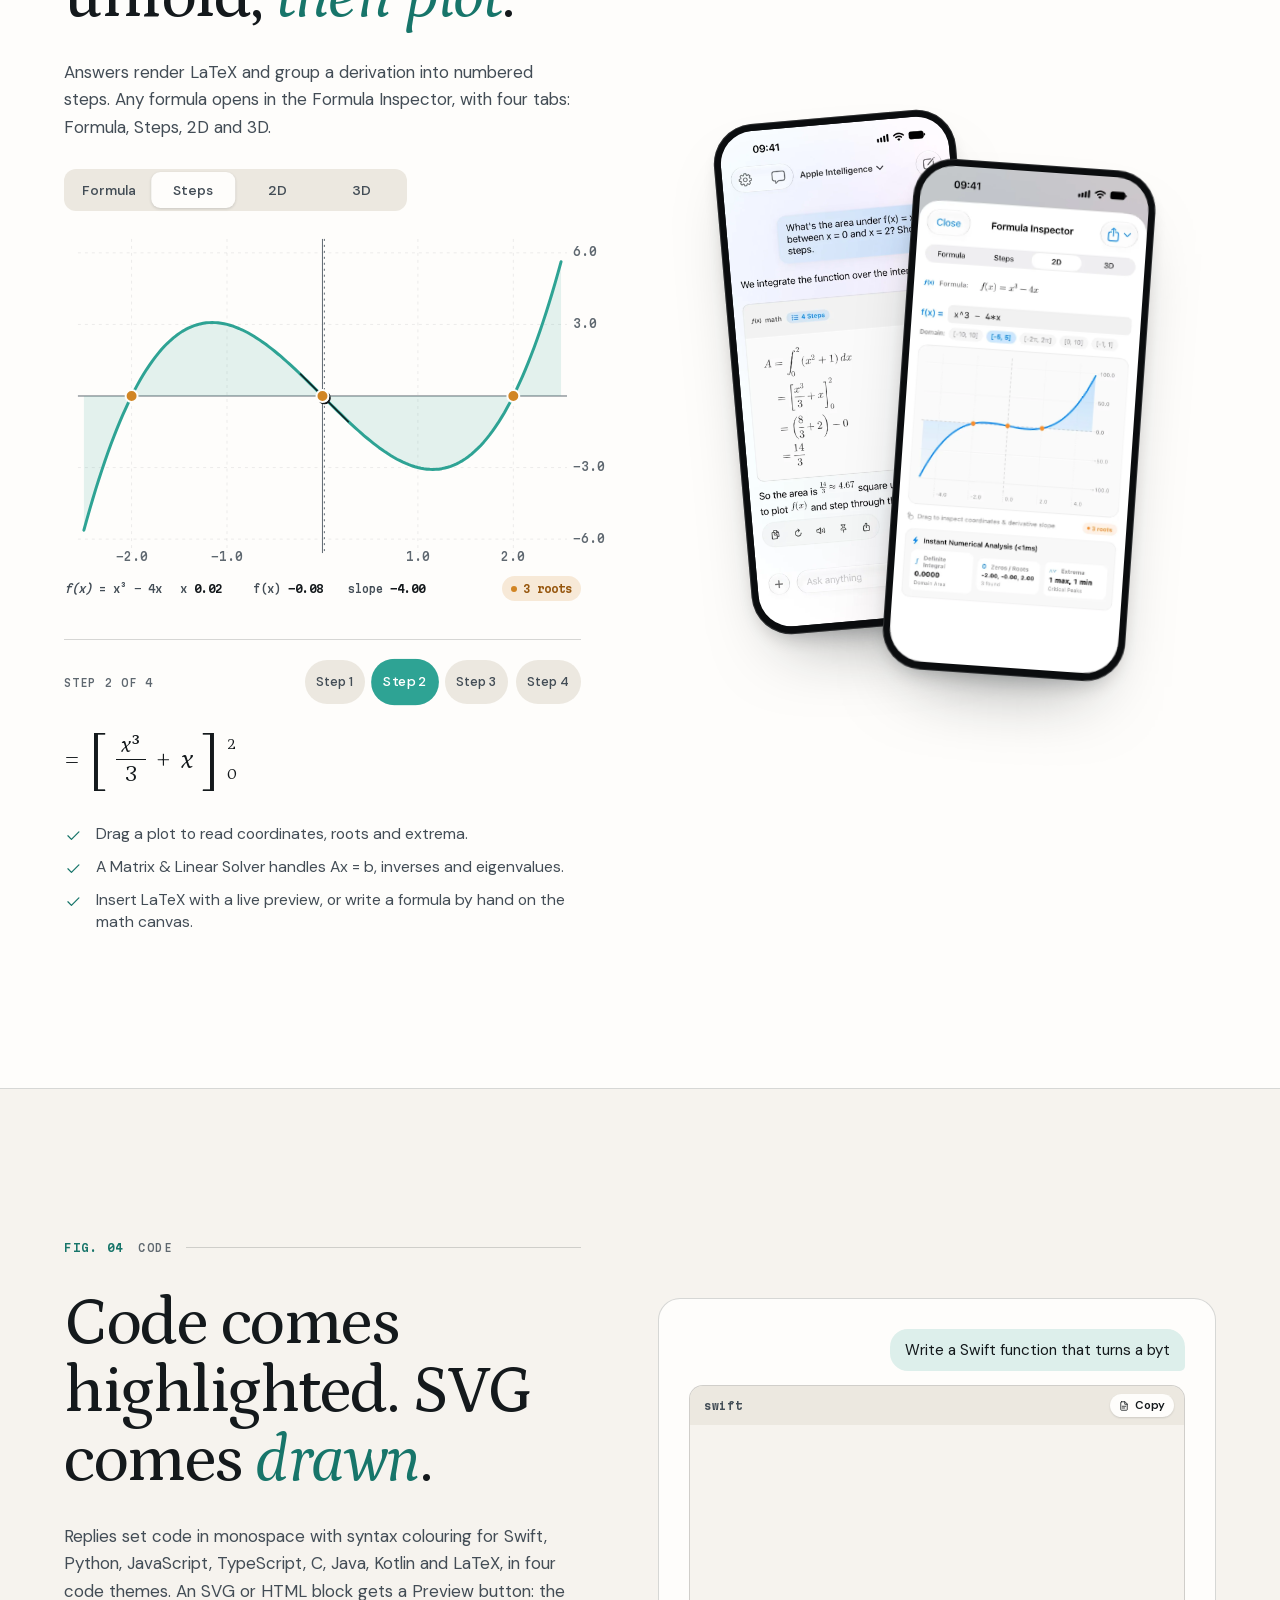
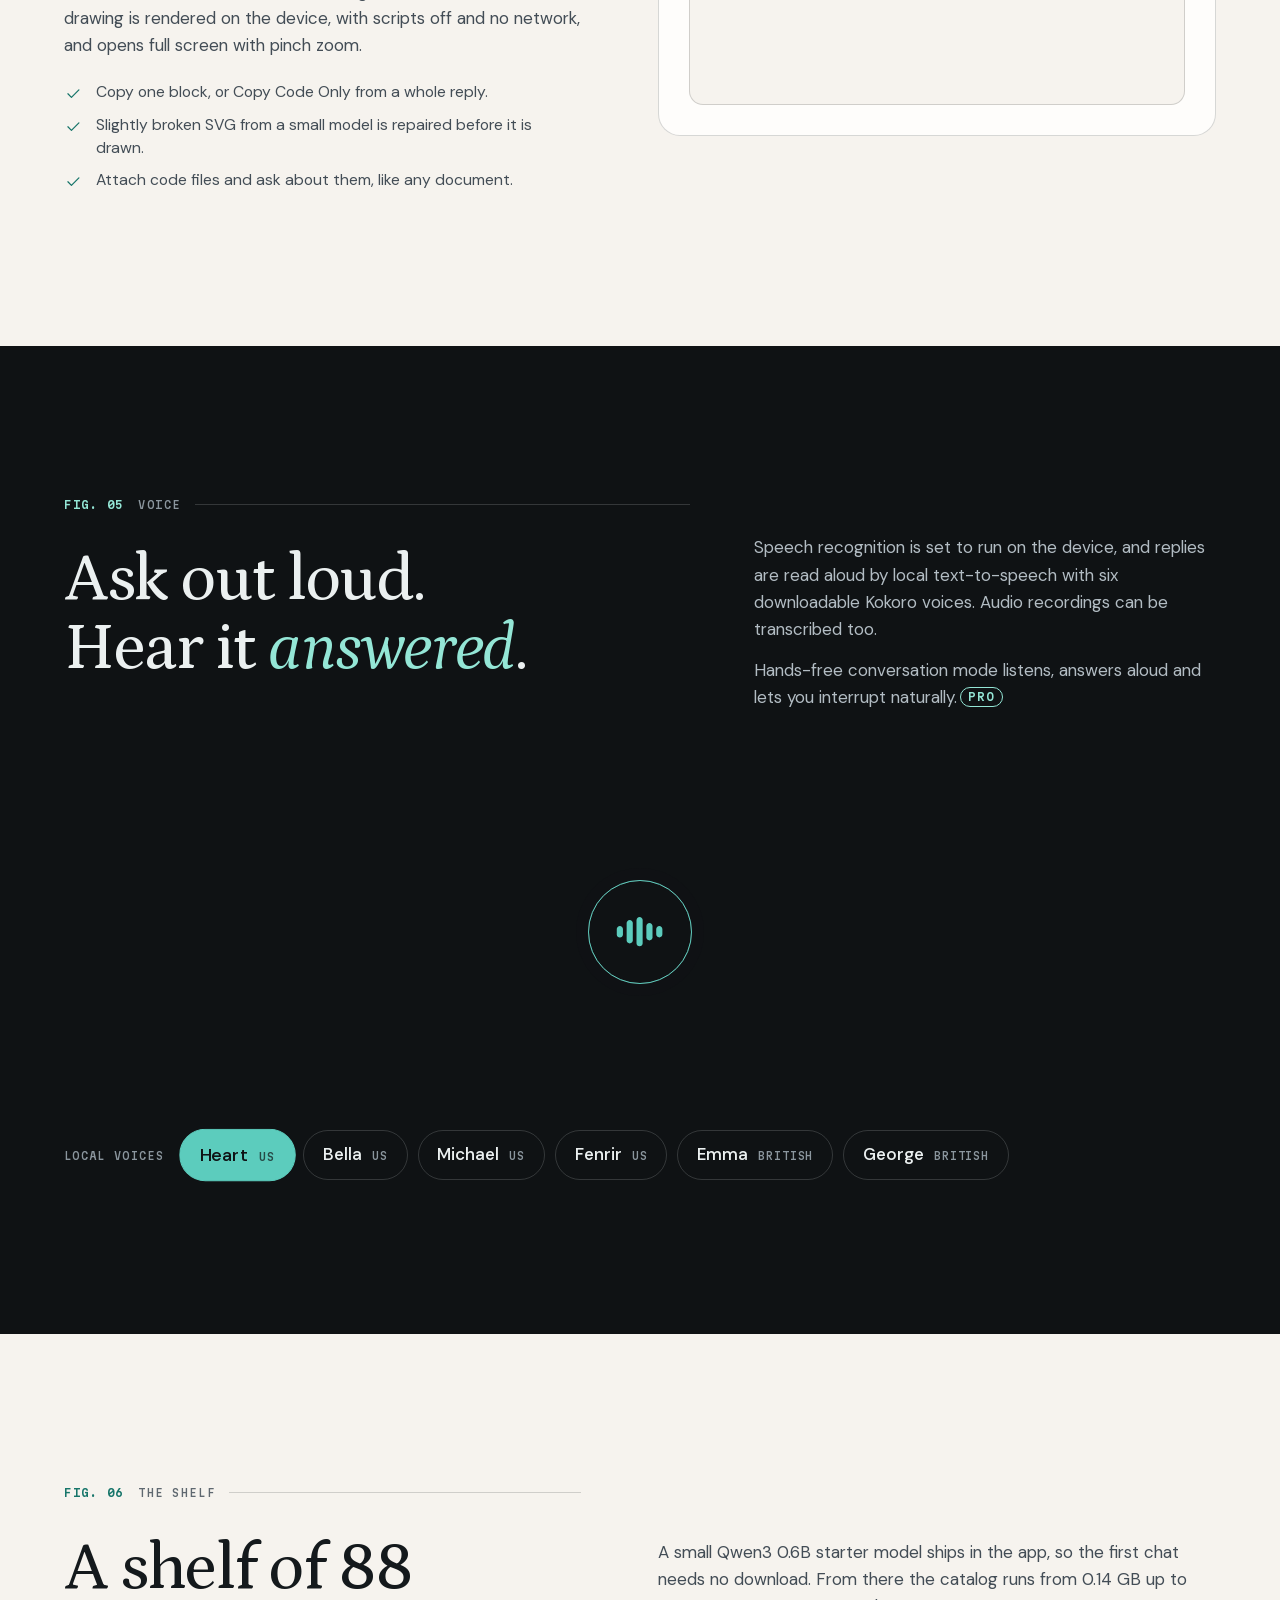
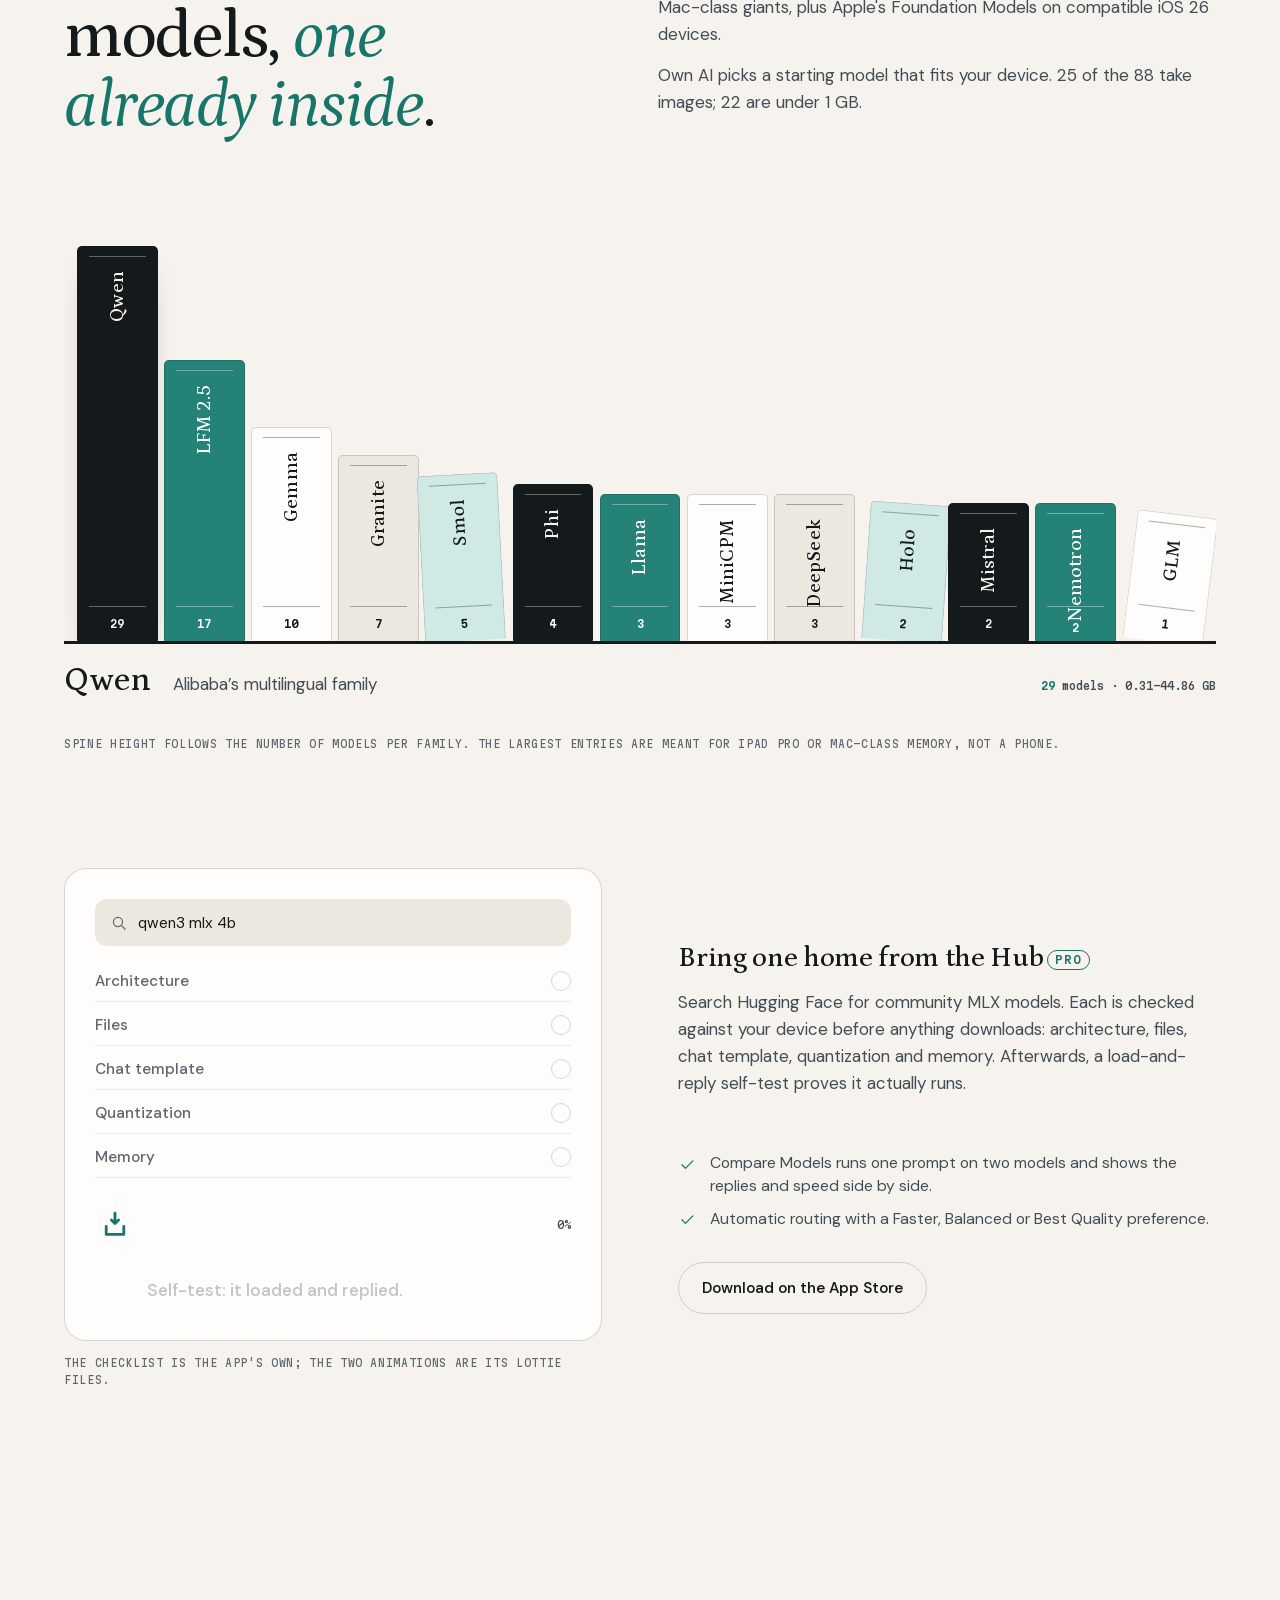
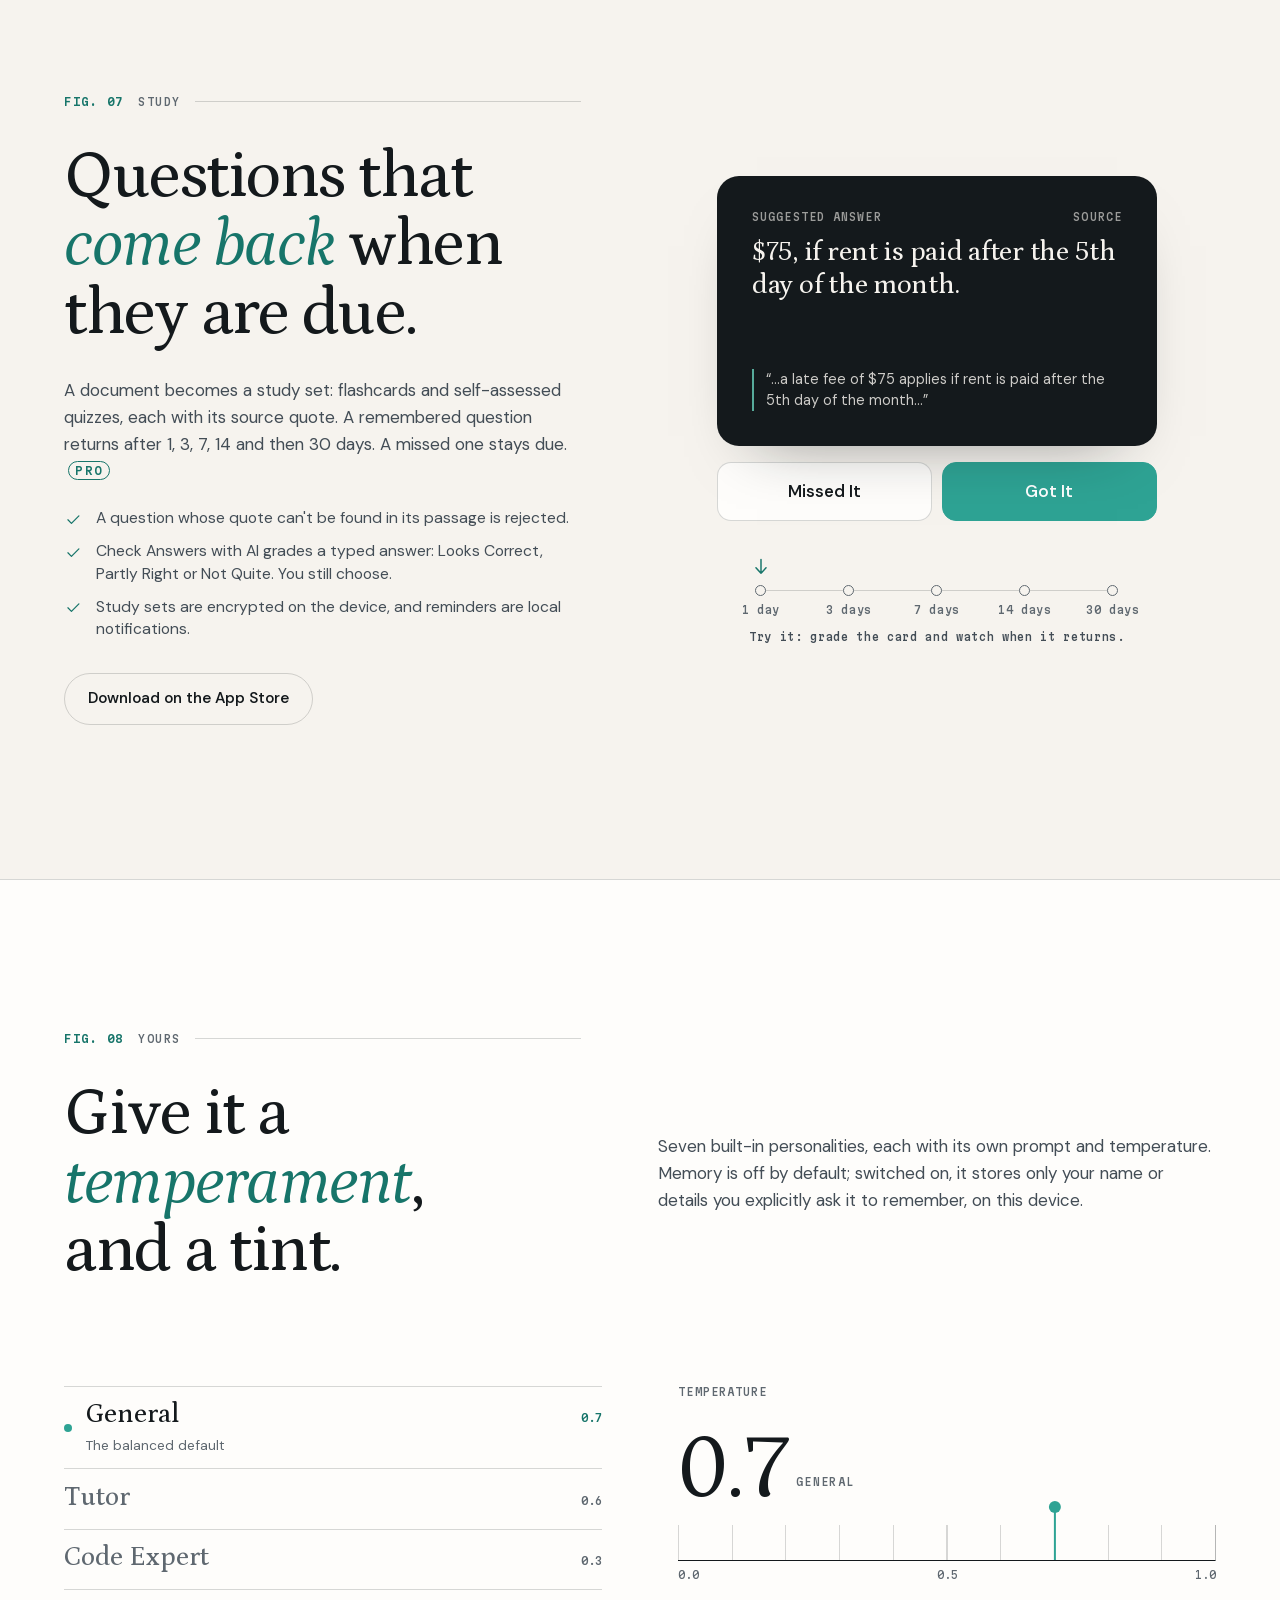
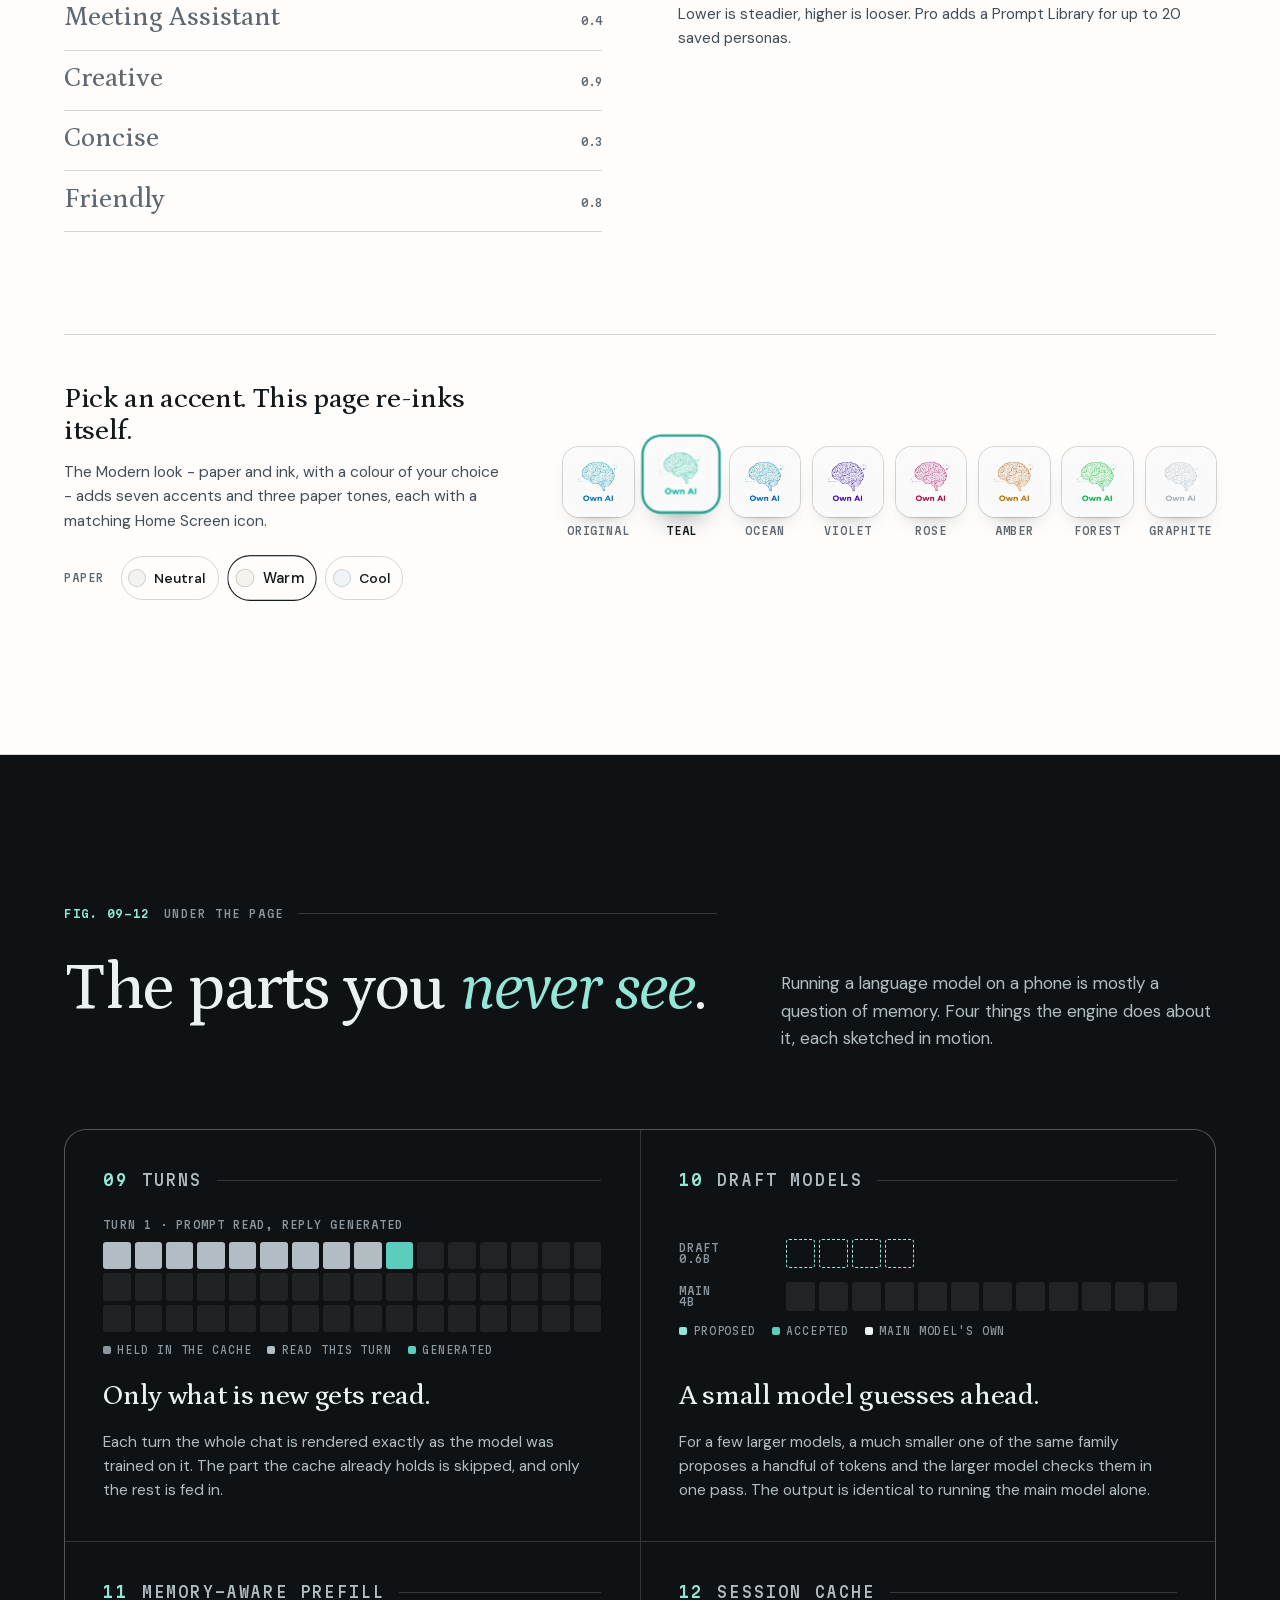
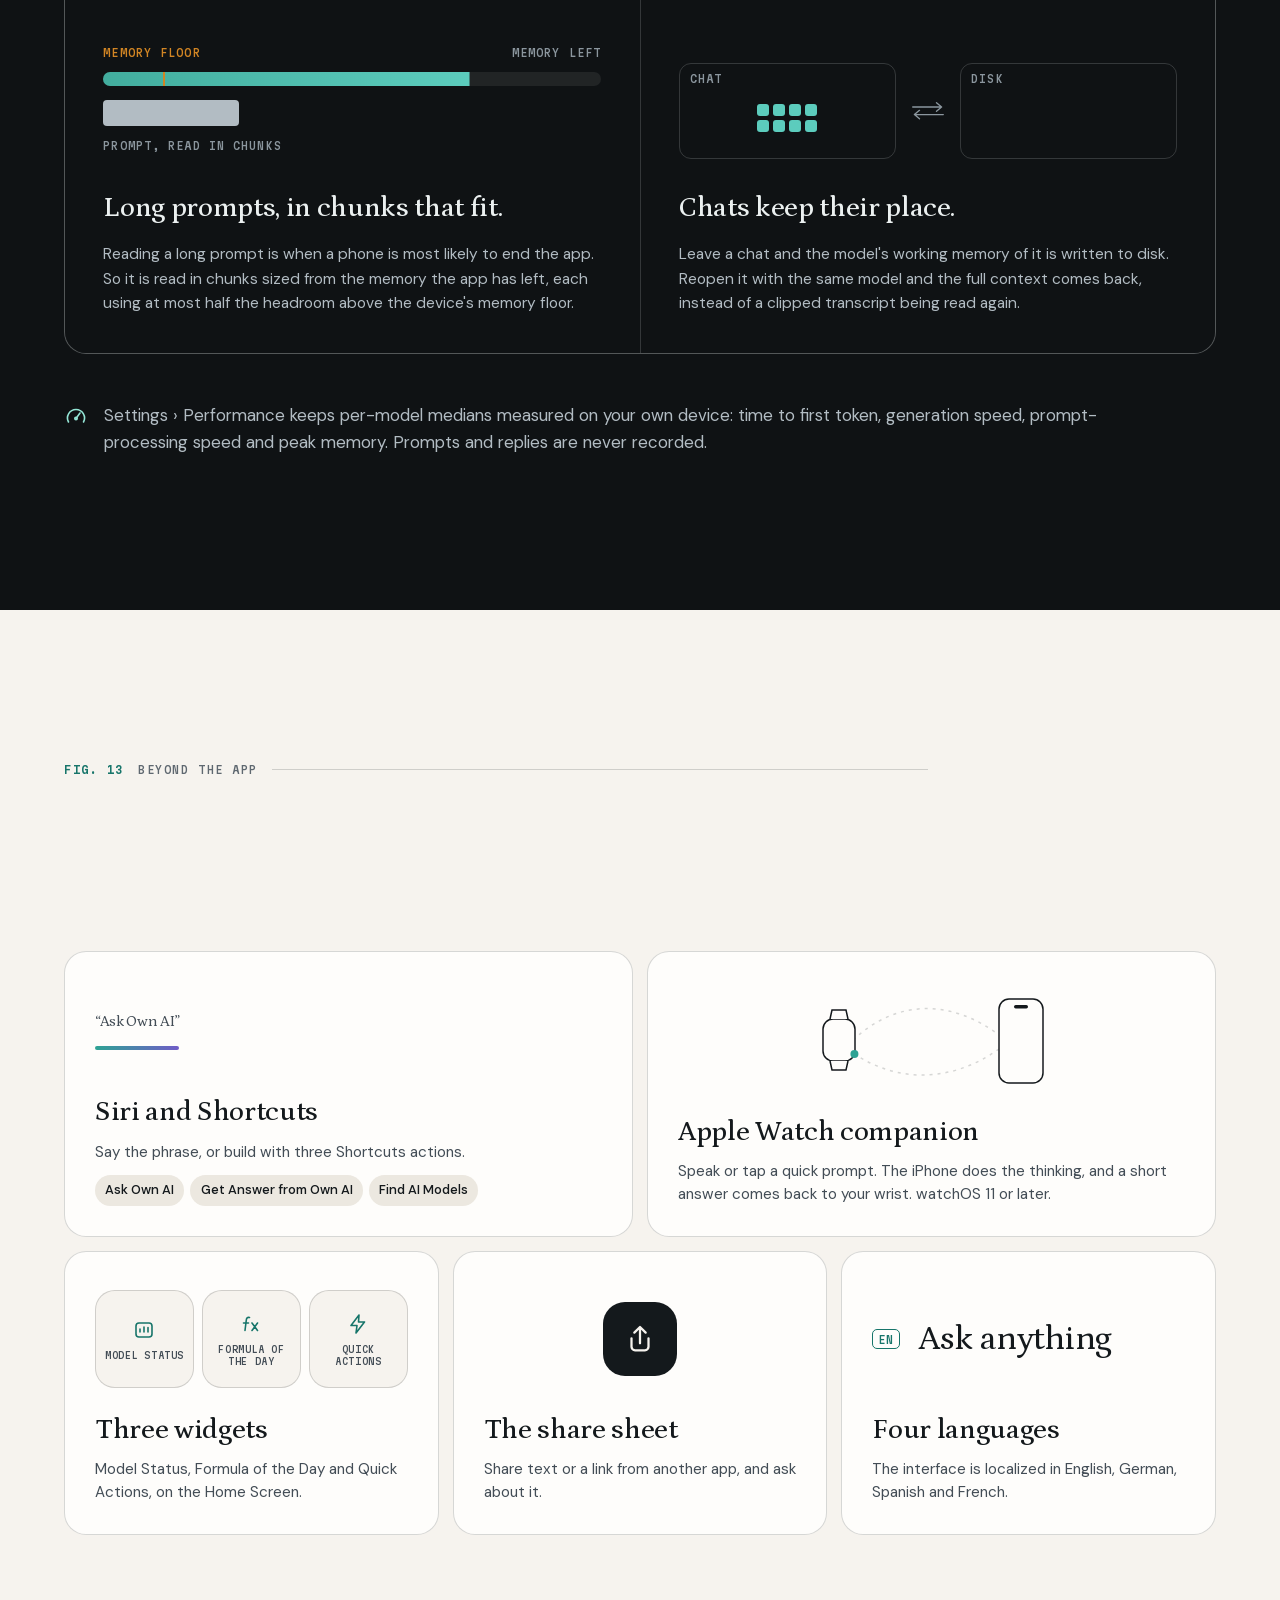
==== commit 566dad0a: "Redesign the site: paper-and-ink look with serif headings New landing page, privacy, terms, support " ====
--- a/index.html
+++ b/index.html
@@ -1,698 +1,1848 @@
-<!DOCTYPE html>
-<html lang="en">
+<!doctype html>
+<html lang="en" data-accent="teal" data-paper="warm">
 <head>
-  <meta charset="UTF-8">
-  <meta name="viewport" content="width=device-width, initial-scale=1.0">
-  <title>Own AI — Private On-Device AI for iPhone | ownai.online</title>
-  <meta name="description" content="Own AI is a native on-device AI assistant for iPhone. Run open-source MLX models (Gemma, Qwen, Granite), ask questions about PDFs, solve math step-by-step, and dictate or hear answers read aloud. 100% offline. Zero data collection.">
-  <meta name="keywords" content="private ai, on-device ai, offline ai, iphone ai, mlx, gemma, qwen, pdf chat, math solver, own ai, ownai.online">
-  <link rel="canonical" href="https://ownai.online/">
-
-  <!-- Open Graph / Social Meta -->
-  <meta property="og:type" content="website">
-  <meta property="og:url" content="https://ownai.online/">
-  <meta property="og:title" content="Own AI — Private On-Device AI for iPhone">
-  <meta property="og:description" content="Run open-source models (Gemma, Qwen) on Apple Silicon. Chat, ask PDFs, and solve math. 100% offline. Zero tracking.">
-  <meta property="og:image" content="assets/app-icon.png">
-
-  <!-- Twitter Meta -->
-  <meta name="twitter:card" content="summary_large_image">
-  <meta name="twitter:site" content="@ownai">
-  <meta name="twitter:title" content="Own AI — Private AI for iPhone">
-  <meta name="twitter:description" content="Private AI on your iPhone. Works offline with zero cloud tracking.">
-
-  <link rel="preconnect" href="https://fonts.googleapis.com">
-  <link rel="preconnect" href="https://fonts.gstatic.com" crossorigin>
-  <link href="https://fonts.googleapis.com/css2?family=Plus+Jakarta+Sans:wght@400;500;600;700;800&family=JetBrains+Mono:wght@400;600&display=swap" rel="stylesheet">
-  
-  <style>
-    :root {
-      --bg: #07090e;
-      --card-bg: rgba(18, 22, 38, 0.7);
-      --card-border: rgba(255, 255, 255, 0.08);
-      --accent: #00e5ff;
-      --accent-glow: rgba(0, 229, 255, 0.35);
-      --accent-pink: #ff2a85;
-      --accent-purple: #9d4edd;
-      --text: #f0f3fa;
-      --text-muted: #8e95ad;
-      --nav-height: 72px;
-    }
-    * { box-sizing: border-box; margin: 0; padding: 0; }
-    html { scroll-behavior: smooth; }
-    body {
-      background-color: var(--bg);
-      color: var(--text);
-      font-family: 'Plus Jakarta Sans', -apple-system, BlinkMacSystemFont, sans-serif;
-      line-height: 1.6;
-      overflow-x: hidden;
-      background-image: 
-        radial-gradient(circle at 20% 15%, rgba(0, 229, 255, 0.07) 0%, transparent 45%),
-        radial-gradient(circle at 80% 35%, rgba(157, 78, 221, 0.08) 0%, transparent 50%),
-        radial-gradient(circle at 50% 85%, rgba(255, 42, 133, 0.06) 0%, transparent 55%);
-    }
-    a { color: inherit; text-decoration: none; }
-
-    /* NAVIGATION */
-    nav {
-      position: fixed;
-      top: 0;
-      left: 0;
-      right: 0;
-      height: var(--nav-height);
-      display: flex;
-      justify-content: space-between;
-      align-items: center;
-      padding: 0 2.5rem;
-      backdrop-filter: blur(24px);
-      background: rgba(7, 9, 14, 0.8);
-      border-bottom: 1px solid var(--card-border);
-      z-index: 1000;
-    }
-    .brand {
-      display: flex;
-      align-items: center;
-      gap: 0.85rem;
-    }
-    .brand-icon {
-      width: 42px;
-      height: 42px;
-      border-radius: 12px;
-      overflow: hidden;
-      box-shadow: 0 4px 20px rgba(0, 113, 227, 0.4);
-    }
-    .brand-icon img {
-      width: 100%;
-      height: 100%;
-      object-fit: cover;
-    }
-    .brand-name {
-      font-weight: 800;
-      font-size: 1.35rem;
-      letter-spacing: -0.02em;
-      background: linear-gradient(135deg, #fff, #b8c1ec);
-      -webkit-background-clip: text;
-      -webkit-text-fill-color: transparent;
-    }
-    .nav-links {
-      display: flex;
-      align-items: center;
-      gap: 2rem;
-      font-size: 0.92rem;
-      font-weight: 600;
-      color: var(--text-muted);
-    }
-    .nav-links a:hover {
-      color: #fff;
-    }
-    .nav-cta {
-      background: linear-gradient(135deg, #0071e3, #00b4d8);
-      color: #fff !important;
-      padding: 0.6rem 1.25rem;
-      border-radius: 999px;
-      font-weight: 700;
-      box-shadow: 0 4px 16px rgba(0, 113, 227, 0.35);
-      transition: all 0.2s;
-    }
-    .nav-cta:hover {
-      transform: translateY(-2px);
-      box-shadow: 0 6px 22px rgba(0, 113, 227, 0.5);
-    }
-
-    /* HERO SECTION */
-    .hero {
-      padding: calc(var(--nav-height) + 4rem) 2rem 5rem;
-      max-width: 1280px;
-      margin: 0 auto;
-      display: grid;
-      grid-template-columns: 1.15fr 0.85fr;
-      gap: 3.5rem;
-      align-items: center;
-    }
-    .hero-badge {
-      display: inline-flex;
-      align-items: center;
-      gap: 0.5rem;
-      background: rgba(0, 229, 255, 0.1);
-      border: 1px solid rgba(0, 229, 255, 0.3);
-      padding: 0.35rem 0.9rem;
-      border-radius: 999px;
-      font-size: 0.8rem;
-      font-weight: 700;
-      color: var(--accent);
-      margin-bottom: 1.5rem;
-    }
-    .hero-title {
-      font-size: clamp(2.6rem, 5.5vw, 4.2rem);
-      font-weight: 800;
-      line-height: 1.1;
-      letter-spacing: -0.03em;
-      margin-bottom: 1.25rem;
-    }
-    .hero-title span {
-      background: linear-gradient(135deg, #00e5ff, #9d4edd, #ff2a85);
-      -webkit-background-clip: text;
-      -webkit-text-fill-color: transparent;
-    }
-    .hero-subtitle {
-      font-size: clamp(1.05rem, 1.8vw, 1.25rem);
-      color: var(--text-muted);
-      line-height: 1.6;
-      margin-bottom: 2.25rem;
-      max-width: 580px;
-    }
-    .hero-actions {
-      display: flex;
-      flex-wrap: wrap;
-      gap: 1rem;
-      align-items: center;
-      margin-bottom: 2.5rem;
-    }
-    .btn-primary {
-      background: linear-gradient(135deg, #0071e3, #00b4d8);
-      color: #fff;
-      font-size: 1.05rem;
-      font-weight: 700;
-      padding: 0.9rem 1.8rem;
-      border-radius: 14px;
-      display: inline-flex;
-      align-items: center;
-      gap: 0.65rem;
-      box-shadow: 0 8px 24px rgba(0, 113, 227, 0.4);
-      transition: all 0.25s;
-    }
-    .btn-primary:hover {
-      transform: translateY(-2px);
-      box-shadow: 0 12px 32px rgba(0, 113, 227, 0.6);
-    }
-    .btn-secondary {
-      background: rgba(255, 255, 255, 0.06);
-      border: 1px solid var(--card-border);
-      color: #fff;
-      font-size: 1.05rem;
-      font-weight: 700;
-      padding: 0.9rem 1.6rem;
-      border-radius: 14px;
-      display: inline-flex;
-      align-items: center;
-      gap: 0.5rem;
-      transition: all 0.2s;
-    }
-    .btn-secondary:hover {
-      background: rgba(255, 255, 255, 0.12);
-      border-color: rgba(255, 255, 255, 0.2);
-    }
-    .trust-bullets {
-      display: flex;
-      flex-wrap: wrap;
-      gap: 1.5rem;
-      font-size: 0.88rem;
-      color: var(--text-muted);
-    }
-    .trust-bullet {
-      display: flex;
-      align-items: center;
-      gap: 0.4rem;
-    }
-    .trust-bullet span {
-      color: #00e5ff;
-    }
-
-    /* PHONE HERO MOCKUP */
-    .hero-phone-container {
-      position: relative;
-      display: flex;
-      justify-content: center;
-    }
-    .hero-phone {
-      width: 320px;
-      height: 650px;
-      background: #000;
-      border-radius: 48px;
-      border: 10px solid #1c1f2e;
-      box-shadow: 
-        0 0 0 2px rgba(255, 255, 255, 0.12),
-        0 30px 80px rgba(0, 0, 0, 0.85),
-        0 0 70px rgba(0, 229, 255, 0.2);
-      position: relative;
-      overflow: hidden;
-    }
-    .hero-phone img {
-      width: 100%;
-      height: 100%;
-      object-fit: cover;
-    }
-    .floating-badge {
-      position: absolute;
-      background: rgba(14, 18, 34, 0.9);
-      backdrop-filter: blur(16px);
-      border: 2px solid var(--accent);
-      padding: 0.6rem 1.1rem;
-      border-radius: 999px;
-      font-weight: 800;
-      font-size: 0.85rem;
-      color: #fff;
-      display: flex;
-      align-items: center;
-      gap: 0.5rem;
-      box-shadow: 0 10px 30px rgba(0, 229, 255, 0.25);
-      animation: float 4s ease-in-out infinite;
-      z-index: 10;
-    }
-    .badge-top-left {
-      top: 18%;
-      left: -20px;
-      border-color: #00e5ff;
-    }
-    .badge-bottom-right {
-      bottom: 22%;
-      right: -25px;
-      border-color: #ff2a85;
-      animation-delay: -2s;
-    }
-    @keyframes float {
-      0%, 100% { transform: translateY(0); }
-      50% { transform: translateY(-8px); }
-    }
-
-    /* HIGHLIGHTS STRIP */
-    .highlights-strip {
-      border-top: 1px solid var(--card-border);
-      border-bottom: 1px solid var(--card-border);
-      background: rgba(14, 18, 30, 0.4);
-      padding: 2.5rem 2rem;
-    }
-    .strip-grid {
-      max-width: 1280px;
-      margin: 0 auto;
-      display: grid;
-      grid-template-columns: repeat(4, 1fr);
-      gap: 2rem;
-      text-align: center;
-    }
-    .strip-stat {
-      font-size: 2.2rem;
-      font-weight: 800;
-      color: #fff;
-      margin-bottom: 0.25rem;
-      background: linear-gradient(135deg, #00e5ff, #fff);
-      -webkit-background-clip: text;
-      -webkit-text-fill-color: transparent;
-    }
-    .strip-desc {
-      font-size: 0.88rem;
-      color: var(--text-muted);
-    }
-
-    /* CORE FEATURES GRID */
-    .features-section {
-      padding: 6rem 2rem;
-      max-width: 1280px;
-      margin: 0 auto;
-    }
-    .section-header {
-      text-align: center;
-      margin-bottom: 4rem;
-    }
-    .section-eyebrow {
-      font-size: 0.82rem;
-      text-transform: uppercase;
-      font-weight: 800;
-      letter-spacing: 0.08em;
-      color: var(--accent);
-      margin-bottom: 0.75rem;
-    }
-    .section-title {
-      font-size: clamp(2rem, 3.5vw, 2.75rem);
-      font-weight: 800;
-      letter-spacing: -0.02em;
-    }
-    .features-grid {
-      display: grid;
-      grid-template-columns: repeat(3, 1fr);
-      gap: 2rem;
-    }
-    .feature-card {
-      background: var(--card-bg);
-      border: 1px solid var(--card-border);
-      border-radius: 24px;
-      padding: 2.25rem;
-      display: flex;
-      flex-direction: column;
-      gap: 1rem;
-      transition: all 0.3s;
-      position: relative;
-      overflow: hidden;
-    }
-    .feature-card::before {
-      content: '';
-      position: absolute;
-      top: 0;
-      left: 0;
-      right: 0;
-      height: 2px;
-      background: linear-gradient(90deg, transparent, rgba(0, 229, 255, 0.4), transparent);
-      opacity: 0;
-      transition: opacity 0.3s;
-    }
-    .feature-card:hover {
-      transform: translateY(-4px);
-      border-color: rgba(0, 229, 255, 0.25);
-      background: rgba(24, 30, 52, 0.8);
-    }
-    .feature-card:hover::before {
-      opacity: 1;
-    }
-    .feature-icon {
-      width: 52px;
-      height: 52px;
-      border-radius: 14px;
-      background: rgba(0, 229, 255, 0.1);
-      display: flex;
-      align-items: center;
-      justify-content: center;
-      font-size: 1.6rem;
-      border: 1px solid rgba(0, 229, 255, 0.2);
-    }
-    .feature-name {
-      font-size: 1.25rem;
-      font-weight: 800;
-      color: #fff;
-    }
-    .feature-desc {
-      font-size: 0.92rem;
-      color: var(--text-muted);
-      line-height: 1.55;
-    }
-
-    /* TIKTOK / SOCIAL STRIP */
-    .tiktok-showcase {
-      padding: 5rem 2rem;
-      background: linear-gradient(180deg, transparent, rgba(14, 18, 36, 0.6), transparent);
-    }
-    .tiktok-container {
-      max-width: 1280px;
-      margin: 0 auto;
-      text-align: center;
-    }
-    .tt-grid {
-      display: grid;
-      grid-template-columns: repeat(3, 1fr);
-      gap: 1.75rem;
-      margin-top: 3rem;
-      text-align: left;
-    }
-    .tt-card {
-      background: var(--card-bg);
-      border: 1px solid var(--card-border);
-      border-radius: 20px;
-      padding: 1.5rem;
-      display: flex;
-      flex-direction: column;
-      gap: 0.75rem;
-    }
-    .tt-badge {
-      font-size: 0.75rem;
-      font-weight: 700;
-      color: var(--accent-pink);
-      text-transform: uppercase;
-    }
-    .tt-headline {
-      font-weight: 800;
-      font-size: 1.1rem;
-      color: #fff;
-    }
-    .tt-hook {
-      font-size: 0.88rem;
-      color: var(--text-muted);
-    }
-
-    /* DOWNLOAD CTA FOOTER */
-    .cta-banner {
-      padding: 6rem 2rem;
-      max-width: 1100px;
-      margin: 0 auto;
-      text-align: center;
-      position: relative;
-    }
-    .cta-card {
-      background: linear-gradient(135deg, rgba(0, 113, 227, 0.2), rgba(157, 78, 221, 0.2));
-      border: 1px solid rgba(0, 229, 255, 0.3);
-      border-radius: 32px;
-      padding: 4rem 2rem;
-      backdrop-filter: blur(20px);
-      box-shadow: 0 20px 60px rgba(0, 0, 0, 0.6);
-    }
-    .cta-title {
-      font-size: clamp(2.2rem, 4vw, 3rem);
-      font-weight: 800;
-      margin-bottom: 1rem;
-    }
-    .cta-desc {
-      font-size: 1.15rem;
-      color: var(--text-muted);
-      margin-bottom: 2rem;
-      max-width: 600px;
-      margin-left: auto;
-      margin-right: auto;
-    }
-
-    /* FOOTER */
-    footer {
-      border-top: 1px solid var(--card-border);
-      padding: 3rem 2.5rem;
-      max-width: 1280px;
-      margin: 0 auto;
-      display: flex;
-      justify-content: space-between;
-      align-items: center;
-      font-size: 0.88rem;
-      color: var(--text-muted);
-    }
-    .footer-links {
-      display: flex;
-      gap: 2rem;
-    }
-    .footer-links a:hover {
-      color: #fff;
-    }
-
-    @media (max-width: 1024px) {
-      .hero { grid-template-columns: 1fr; text-align: center; }
-      .hero-title, .hero-subtitle { margin-left: auto; margin-right: auto; }
-      .hero-actions { justify-content: center; }
-      .trust-bullets { justify-content: center; }
-      .strip-grid { grid-template-columns: repeat(2, 1fr); }
-      .features-grid { grid-template-columns: repeat(2, 1fr); }
-      .tt-grid { grid-template-columns: 1fr; }
-    }
-    @media (max-width: 640px) {
-      nav { padding: 0 1.25rem; }
-      .nav-links a:not(.nav-cta) { display: none; }
-      .features-grid { grid-template-columns: 1fr; }
-      .strip-grid { grid-template-columns: 1fr; }
-      footer { flex-direction: column; gap: 1.5rem; text-align: center; }
-    }
-  </style>
+<meta charset="utf-8">
+<meta name="viewport" content="width=device-width, initial-scale=1, viewport-fit=cover">
+<title>Own AI - private AI, at home on your iPhone</title>
+<meta name="description" content="Own AI runs local LLMs and vision models on the iPhone itself, offline: chat, document answers with sources, voice, math and study sets. An illustrated guide, in moving figures.">
+<meta name="theme-color" content="#F6F3EE" media="(prefers-color-scheme: light)">
+<meta name="theme-color" content="#13110F" media="(prefers-color-scheme: dark)">
+<meta name="color-scheme" content="light dark">
+<link rel="canonical" href="https://ownai.online/">
+<meta name="apple-itunes-app" content="app-id=6758560683">
+<meta property="og:type" content="website">
+<meta property="og:site_name" content="Own AI">
+<meta property="og:title" content="Own AI - private AI, at home on your iPhone">
+<meta property="og:description" content="Local language and vision models that run on the iPhone itself, offline: chat, document answers with sources, voice, math and study sets.">
+<meta name="twitter:card" content="summary_large_image">
+<script type="application/ld+json">
+{"@context":"https://schema.org","@type":"SoftwareApplication","name":"Own AI","description":"A private assistant for iPhone that runs language and vision models on the device itself.","url":"https://ownai.online/","image":"https://ownai.online/assets/icon.png","screenshot":["https://ownai.online/assets/shot-empty.webp","https://ownai.online/assets/shot-chat.webp","https://ownai.online/assets/shot-rag-answer.webp","https://ownai.online/assets/shot-math-plot.webp"],"applicationCategory":"ProductivityApplication","operatingSystem":"iOS 18 or later","inLanguage":["en","de","es","fr"],"author":{"@type":"Person","@id":"https://tudorturcanu.ch/#person","name":"Tudor Turcanu","url":"https://tudorturcanu.ch/"},"installUrl":"https://apps.apple.com/us/app/own-ai-local-llm/id6758560683","downloadUrl":"https://apps.apple.com/us/app/own-ai-local-llm/id6758560683","offers":{"@type":"Offer","price":"0","priceCurrency":"USD","url":"https://apps.apple.com/us/app/own-ai-local-llm/id6758560683","availability":"https://schema.org/InStock"}}
+</script>
+<link rel="icon" type="image/png" sizes="64x64" href="assets/favicon-64.png?v=2">
+<link rel="icon" type="image/png" sizes="128x128" href="assets/favicon-128.png?v=2">
+<link rel="apple-touch-icon" href="assets/icon-180.png">
+<link rel="preload" href="assets/fonts/petrona.woff2" as="font" type="font/woff2" crossorigin>
+<link rel="preload" href="assets/fonts/dm-sans.woff2" as="font" type="font/woff2" crossorigin>
+<script>
+(function(){var d=document.documentElement;d.classList.add('js');
+try{if(!matchMedia('(prefers-reduced-motion: reduce)').matches)d.classList.add('motion')}catch(e){d.classList.add('motion')}})();
+</script>
+<style>
+/* The three families are served from this folder: no visitor is sent to a font host. */
+@font-face{font-family:"DM Sans";font-style:normal;font-weight:300 700;font-display:swap;src:url(assets/fonts/dm-sans.woff2) format("woff2")}
+@font-face{font-family:"DM Sans";font-style:italic;font-weight:300 700;font-display:swap;src:url(assets/fonts/dm-sans-italic.woff2) format("woff2")}
+@font-face{font-family:"Martian Mono";font-style:normal;font-weight:300 600;font-stretch:75% 112.5%;font-display:swap;src:url(assets/fonts/martian-mono.woff2) format("woff2")}
+@font-face{font-family:"Petrona";font-style:normal;font-weight:300 800;font-display:swap;src:url(assets/fonts/petrona.woff2) format("woff2")}
+@font-face{font-family:"Petrona";font-style:italic;font-weight:300 800;font-display:swap;src:url(assets/fonts/petrona-italic.woff2) format("woff2")}
+
+/* ─────────────────────────────────────────────────────────────
+   Own AI - "Paper & Ink, in moving figures"
+   Colours are the app's own Modern theme: paper tones, ink,
+   and the seven accent swatches from Theme.swift.
+   ───────────────────────────────────────────────────────────── */
+:root{
+  --bar:60px; --pad:clamp(20px,5vw,72px); --max:1240px; --pw:240px;
+  --paper:#F6F3EE; --card:#FEFDFB; --well:#ECE8E0;
+  --ink:#14191C; --ink2:#434D56; --ink3:#5F6870;
+  --hair:rgba(20,25,28,.17); --hair2:rgba(20,25,28,.08);
+  --accent:#2EA394; --deep:#1F8578; --light:#66CCB8; --atext:#17756A;
+  --daccent:#5CCCBD; --ddeep:#42AD9E; --dlight:#94E6D6;
+  --amber:#D18524; --violet:#705CC7; --amber-text:#96560D; --on-accent:#fff;
+  color-scheme:light;
+  --serif:"Petrona","Iowan Old Style","Palatino Linotype",Palatino,Georgia,serif;
+  --sans:"DM Sans",ui-sans-serif,-apple-system,BlinkMacSystemFont,"Helvetica Neue",Arial,sans-serif;
+  --mono:"Martian Mono",ui-monospace,"SF Mono",Menlo,Consolas,monospace;
+  --ease:cubic-bezier(.2,.7,.2,1);
+  --spring:cubic-bezier(.34,1.56,.64,1);
+}
+@supports (transition-timing-function:linear(0,1)){
+  :root{--spring:linear(0,.009,.035 2.1%,.141,.281 6.7%,.723 12.9%,.938 16.7%,1.017,1.077,1.121,1.149 24.3%,1.159,1.163,1.161,1.154 29.9%,1.129 32.8%,1.051 39.6%,1.017 43.1%,.991,.977 51%,.974 53.8%,.975 57.1%,.997 69.8%,1.003 76.9%,1.004 83.8%,1)}
+}
+html[data-paper="neutral"]{--paper:#F3F4F2;--card:#FDFDFC;--well:#E8EAE6}
+html[data-paper="cool"]{--paper:#F1F4F6;--card:#FCFDFE;--well:#E4E9ED}
+html[data-accent="original"]{--accent:#0A7AFF;--deep:#1A6BD9;--light:#73B3FF;--atext:#1A63CC;--daccent:#4C9BFF;--ddeep:#2475EB;--dlight:#8EC2FF}
+html[data-accent="ocean"]{--accent:#2978CC;--deep:#1A5CA8;--light:#73B3EB;--atext:#1A5CA8;--daccent:#6BADF2;--ddeep:#4D8FDB;--dlight:#9ECCFA}
+html[data-accent="violet"]{--accent:#705CC7;--deep:#5742A8;--light:#A899EB;--atext:#5742A8;--daccent:#A899F2;--ddeep:#8C7AE0;--dlight:#CCC2FA}
+html[data-accent="rose"]{--accent:#D1577A;--deep:#AD3D61;--light:#F29EB8;--atext:#A83A5D;--daccent:#F28CA8;--ddeep:#E0708F;--dlight:#FABDCC}
+html[data-accent="amber"]{--accent:#D18524;--deep:#AD6614;--light:#F5BD66;--atext:#96560D;--daccent:#F5B352;--ddeep:#E69433;--dlight:#FCD68C}
+html[data-accent="forest"]{--accent:#388F5C;--deep:#247047;--light:#80C794;--atext:#226B43;--daccent:#6BC78C;--ddeep:#4DA870;--dlight:#9EE0B3}
+html[data-accent="graphite"]{--accent:#4D5761;--deep:#333D47;--light:#8C99A6;--atext:#333D47;--daccent:#ADB8C2;--ddeep:#8C99A6;--dlight:#D1D9E0}
+
+.dark{
+  --paper:#0F1214; --card:#1B1F22; --well:#171A1D;
+  --ink:#EBF0F0; --ink2:#B2BCC3; --ink3:#8B969E;
+  --hair:rgba(235,240,240,.17); --hair2:rgba(235,240,240,.08);
+  --accent:var(--daccent); --deep:var(--ddeep); --light:var(--dlight); --atext:var(--dlight);
+  --amber-text:#F5BD66; --on-accent:#0F1214;
+  background:var(--paper); color:var(--ink); color-scheme:dark;
+}
+/* A dark system setting turns the whole page to the dark palette; the paper tones keep their tint. */
+@media (prefers-color-scheme:dark){
+  html:root{
+    --paper:#13110F; --card:#1E1C1A; --well:#191715;
+    --ink:#EBF0F0; --ink2:#B2BCC3; --ink3:#8B969E;
+    --hair:rgba(235,240,240,.17); --hair2:rgba(235,240,240,.08);
+    --accent:var(--daccent); --deep:var(--ddeep); --light:var(--dlight); --atext:var(--dlight);
+    --amber-text:#F5BD66; --on-accent:#0F1214; color-scheme:dark;
+  }
+  html[data-paper="neutral"]{--paper:#0F1214;--card:#1B1F22;--well:#171A1D}
+  html[data-paper="cool"]{--paper:#0D1216;--card:#191F25;--well:#14191E}
+  body::before{display:none}
+}
+
+*,*::before,*::after{box-sizing:border-box}
+html{-webkit-text-size-adjust:100%;text-size-adjust:100%;scroll-padding-top:calc(var(--bar) + 8px);overflow-x:hidden;overflow-x:clip}
+.motion{scroll-behavior:smooth}
+body{margin:0;background:var(--paper);color:var(--ink);font:400 1.0625rem/1.6 var(--sans);
+  -webkit-font-smoothing:antialiased;text-rendering:optimizeLegibility;overflow-x:hidden;overflow-x:clip;
+  transition:background-color .7s var(--ease)}
+body::before{content:"";position:fixed;inset:0;z-index:50;pointer-events:none;opacity:.5;mix-blend-mode:multiply;
+  background-image:url("data:image/svg+xml,%3Csvg xmlns='http://www.w3.org/2000/svg' width='220' height='220'%3E%3Cfilter id='n'%3E%3CfeTurbulence type='fractalNoise' baseFrequency='.9' numOctaves='2' stitchTiles='stitch'/%3E%3CfeColorMatrix values='0 0 0 0 .08 0 0 0 0 .1 0 0 0 0 .11 0 0 0 .09 0'/%3E%3C/filter%3E%3Crect width='220' height='220' filter='url(%23n)'/%3E%3C/svg%3E")}
+h1,h2,h3,h4,p,ul,ol,dl,dd,figure{margin:0}
+ul,ol{padding:0;list-style:none}
+img,svg{display:block;max-width:100%}
+img{height:auto}
+button{font:inherit;color:inherit;background:none;border:0;padding:0;cursor:pointer;-webkit-tap-highlight-color:transparent}
+a{color:inherit}
+em{font-style:italic}
+:focus-visible{outline:2px solid var(--atext);outline-offset:3px;border-radius:8px}
+::selection{background:color-mix(in srgb,var(--accent) 30%,transparent)}
+.sr{position:absolute;width:1px;height:1px;overflow:hidden;clip-path:inset(50%);white-space:nowrap}
+.skip{position:fixed;left:12px;top:10px;z-index:70;padding:.7em 1.1em;border-radius:99px;background:var(--ink);color:var(--paper);font:560 .9rem/1 var(--sans);text-decoration:none;transform:translateY(-200%)}
+.skip:focus{transform:none}
+.ic{width:1.2em;height:1.2em;flex:none;fill:none;stroke:currentColor;stroke-width:1.6;stroke-linecap:round;stroke-linejoin:round}
+.mono{font-family:var(--mono);font-stretch:87.5%;font-feature-settings:"tnum" 1}
+
+/* ── type ── */
+.h1,.h2{font-family:var(--serif);font-weight:480;letter-spacing:-.022em;line-height:1.0;text-wrap:balance}
+.h1{font-size:clamp(2.9rem,7.6vw,6.4rem)}
+.h2{font-size:clamp(2.2rem,5.2vw,4.3rem);line-height:1.03}
+.h1 em,.h2 em,.cap em{color:var(--atext);font-weight:420}
+.h3{font-family:var(--serif);font-weight:520;font-size:clamp(1.35rem,2.2vw,1.75rem);line-height:1.15;letter-spacing:-.012em}
+.lede{font-size:clamp(1.08rem,1.5vw,1.3rem);line-height:1.55;color:var(--ink2);max-width:36em}
+.body{color:var(--ink2);max-width:34em}
+.fig{display:flex;align-items:center;gap:14px;font:500 .7rem/1 var(--mono);font-stretch:87.5%;letter-spacing:.14em;text-transform:uppercase;color:var(--ink3)}
+.fig b{font-weight:600;color:var(--atext)}
+.fig::after{content:"";flex:1;height:1px;background:var(--hair);transform-origin:left}
+.motion .fig.rv::after{transform:scaleX(0);transition:transform 1.4s var(--ease) .15s}
+.motion .fig.rv.in::after{transform:none}
+.ticks{display:grid;gap:10px;margin-top:22px}
+.ticks li{display:grid;grid-template-columns:22px 1fr;gap:10px;align-items:start;color:var(--ink2);font-size:.98rem;line-height:1.45}
+.ticks .ic{margin-top:.18em;color:var(--atext)}
+.pro{display:inline-block;font:600 .69rem/1 var(--mono);letter-spacing:.1em;text-transform:uppercase;color:var(--atext);border:1px solid currentColor;border-radius:99px;padding:.32em .6em .28em;vertical-align:.18em;margin-left:.35em}
+
+/* ── token stream (headings are set token by token) ── */
+.w{display:inline-block;white-space:nowrap}
+.tk{border-radius:.12em}
+.tk.pt{font-style:normal;font-weight:480;color:var(--ink)}
+.motion .tk{opacity:0}
+.motion .tk.on{opacity:1;animation:tk 1s var(--ease) both}
+@keyframes tk{0%{background-color:color-mix(in srgb,var(--tkc,var(--accent)) 38%,transparent);opacity:.4}18%{opacity:1}100%{background-color:transparent}}
+.caret{display:inline-block;width:0;position:relative}
+.caret::after{content:"";position:absolute;left:.06em;bottom:-.02em;width:.07em;min-width:2px;height:.82em;background:var(--accent);animation:blink .9s steps(2,jump-none) infinite}
+.caret.done::after{animation:blink .9s steps(2,jump-none) 2,fadeout .4s 1.4s forwards}
+@keyframes blink{50%{opacity:0}}
+@keyframes fadeout{to{opacity:0}}
+
+/* ── reveal ── */
+.motion .rv{opacity:0;transform:translateY(24px);transition:opacity 1s var(--ease),transform 1s var(--ease);transition-delay:calc(var(--d,0)*90ms)}
+.motion .rv.in{opacity:1;transform:none}
+
+/* ── top bar ── */
+.progress{position:fixed;inset:0 0 auto;height:2px;z-index:60;pointer-events:none}
+.progress i{display:block;height:100%;background:var(--accent);transform:scaleX(0);transform-origin:left}
+.bar{position:fixed;inset:0 0 auto;height:var(--bar);z-index:40;display:flex;align-items:center;gap:24px;padding:0 var(--pad);
+  background:color-mix(in srgb,var(--paper) 82%,transparent);-webkit-backdrop-filter:blur(14px) saturate(1.3);backdrop-filter:blur(14px) saturate(1.3);
+  border-bottom:1px solid var(--hair2);transition:background-color .5s var(--ease),color .5s var(--ease),border-color .5s,transform .8s var(--ease)}
+.motion .bar{transform:translateY(-100%)}
+.motion.ready .bar{transform:none}
+.brand{display:flex;align-items:center;gap:10px;text-decoration:none;font:560 1.2rem/1 var(--serif);letter-spacing:-.01em}
+.brand img{width:32px;height:32px;border-radius:8px;box-shadow:0 0 0 1px var(--hair2)}
+.nav{display:flex;gap:clamp(12px,1.8vw,26px);margin-left:auto;font:500 .69rem/1 var(--mono);font-stretch:87.5%;letter-spacing:.1em;text-transform:uppercase}
+.nav a{text-decoration:none;color:var(--ink3);padding:8px 0;position:relative;transition:color .3s}
+.nav a::after{content:"";position:absolute;left:0;right:0;bottom:2px;height:1px;background:currentColor;transform:scaleX(0);transform-origin:left;transition:transform .5s var(--ease)}
+.nav a:hover,.nav a[aria-current="true"]{color:var(--ink)}
+.nav a:hover::after,.nav a[aria-current="true"]::after{transform:none}
+.ctx{display:flex;align-items:center;gap:8px;font:500 .69rem/1 var(--mono);font-stretch:87.5%;letter-spacing:.08em;color:var(--ink3);min-width:8.6em;justify-content:flex-end}
+.ctx svg{width:18px;height:18px;transform:rotate(-90deg)}
+.ctx circle{fill:none;stroke-width:2.4}
+.ctx .tr{stroke:var(--hair)}
+.ctx .fl{stroke:var(--accent);stroke-dasharray:44;stroke-dashoffset:calc(44 - 44*var(--sp,0));stroke-linecap:round}
+.getapp{flex:none;padding:.74em 1.15em .72em;border-radius:99px;background:var(--ink);color:var(--paper);font:560 .84rem/1 var(--sans);text-decoration:none;white-space:nowrap;transition:transform .5s var(--spring),background-color .4s,color .4s}
+.getapp{min-height:44px;display:inline-flex;align-items:center}
+.getapp:hover{transform:translateY(-1px)}
+.getapp:active{transform:scale(.96)}
+.menu{display:none;margin-left:auto;padding:.6em .9em .56em;border-radius:99px;border:1px solid var(--hair);background:transparent;color:var(--ink2);font:500 .69rem/1 var(--mono);font-stretch:87.5%;letter-spacing:.1em;text-transform:uppercase}
+.menu{min-height:44px;align-items:center}
+.menu[aria-expanded="true"]{color:var(--ink);border-color:var(--ink)}
+@media (max-width:1040px){.nav{display:none}.menu{display:inline-flex}.ctx{display:none}}
+.toc[open]{display:block;position:fixed;inset:var(--bar) 0 auto;width:100%;max-width:none;margin:0;padding:0;justify-items:stretch;animation:tocin .45s var(--ease)}
+.toc::backdrop{background:rgba(15,18,20,.25);-webkit-backdrop-filter:blur(3px);backdrop-filter:blur(3px)}
+.toc-in{width:100%;box-sizing:border-box;background:var(--paper);color:var(--ink);border-bottom:1px solid var(--hair);padding:18px var(--pad) 22px;max-height:calc(100dvh - var(--bar));overflow:auto}
+.toc-in .dl{margin-bottom:10px}
+.toc-in nav{display:grid;grid-template-columns:repeat(auto-fill,minmax(150px,1fr));gap:2px 18px}
+.toc-in nav a{display:flex;align-items:baseline;gap:10px;padding:11px 0;border-bottom:1px solid var(--hair2);text-decoration:none;color:var(--ink);font:500 1.05rem/1.2 var(--serif)}
+.toc-in nav a small{font:500 .66rem/1 var(--mono);font-stretch:87.5%;letter-spacing:.08em;color:var(--ink3);min-width:2.2em}
+.toc-in nav a[aria-current="true"]{color:var(--atext)}
+.toc-in .x{margin-top:16px;color:var(--ink2);border:1px solid var(--hair);border-radius:99px;padding:.5em 1.2em;font-weight:540;font-size:.9rem;background:transparent}
+@keyframes tocin{from{opacity:0;transform:translateY(-8px)}}
+@media (max-width:1180px){.ctx{min-width:0}.bar{gap:18px}}
+@media (max-width:420px){.ctx>span{display:none}.bar{gap:14px}}
+
+/* ── phone frame (holds the app's real screenshots) ── */
+.phone{width:var(--pw);flex:none;position:relative;padding:calc(var(--pw)*.03);border-radius:calc(var(--pw)*.165);background:#0B0D0F;
+  box-shadow:inset 0 0 0 1px rgba(255,255,255,.14),0 calc(var(--pw)*.16) calc(var(--pw)*.3) calc(var(--pw)*-.16) rgba(20,25,28,.5),0 calc(var(--pw)*.04) calc(var(--pw)*.1) calc(var(--pw)*-.05) rgba(20,25,28,.35)}
+.phone img{width:100%;border-radius:calc(var(--pw)*.137);background:#F3F4F6}
+
+/* ── layout ── */
+.sec{position:relative;padding:clamp(84px,12vw,170px) var(--pad)}
+.wrap{max-width:var(--max);margin-inline:auto}
+.split{display:grid;grid-template-columns:minmax(0,1fr) minmax(0,1.08fr);gap:clamp(36px,6vw,96px);align-items:center}
+.split.flip>:first-child{order:2}
+.split>*{min-width:0}
+.copy>.fig{margin-bottom:clamp(22px,3vw,36px)}
+.copy>.h2{margin-bottom:clamp(18px,2.2vw,28px)}
+@media (max-width:900px){.split{grid-template-columns:1fr}.split.flip>:first-child{order:0}}
+.figbox{position:relative;background:var(--card);border:1px solid var(--hair);border-radius:22px;padding:clamp(18px,2.4vw,30px)}
+.figcap{margin-top:14px;font:400 .69rem/1.5 var(--mono);font-stretch:87.5%;letter-spacing:.06em;color:var(--ink3);text-transform:uppercase}
+
+/* ───────── HERO ───────── */
+.hero{min-height:100vh;min-height:100svh;display:grid;grid-template-rows:1fr auto;padding:calc(var(--bar) + 20px) var(--pad) 0;max-width:calc(var(--max) + 2*var(--pad));margin-inline:auto}
+.hero-main{display:grid;grid-template-columns:minmax(0,1.2fr) minmax(0,.8fr);gap:clamp(20px,4vw,60px);align-items:center;padding-block:clamp(20px,4vh,60px)}
+.eyebrow{display:flex;align-items:center;gap:10px;font:500 .7rem/1 var(--mono);font-stretch:87.5%;letter-spacing:.14em;text-transform:uppercase;color:var(--ink3);margin-bottom:clamp(18px,3vh,34px)}
+.eyebrow i{width:7px;height:7px;border-radius:50%;background:var(--accent);box-shadow:0 0 0 0 color-mix(in srgb,var(--accent) 60%,transparent);animation:ping 2.4s var(--ease) infinite}
+@keyframes ping{70%,100%{box-shadow:0 0 0 9px transparent}}
+.hero .lede{margin-top:clamp(20px,3vh,34px)}
+.cta{display:flex;flex-wrap:wrap;align-items:center;gap:14px 22px;margin-top:clamp(24px,3.6vh,40px)}
+.badge,.more{display:inline-flex;align-items:center;justify-content:center;gap:10px;min-height:52px;padding:0 1.5em;border-radius:99px;font-weight:560;font-size:.95rem;line-height:1;text-decoration:none;white-space:nowrap;transition:background .3s,border-color .3s,transform .3s var(--ease),gap .4s var(--ease)}
+.badge{background:var(--ink);color:var(--paper);border:1px solid var(--ink)}
+.badge:hover{transform:translateY(-2px)}
+.badge i{width:8px;height:8px;border-radius:50%;background:var(--light);animation:blink 1.6s ease-in-out infinite}
+/* Apple's own badge artwork, one file per language. */
+.asbadge{display:inline-flex;border-radius:9px;transition:transform .3s var(--ease)}
+.asbadge img{height:52px;width:auto}
+.asbadge:hover{transform:translateY(-2px)}
+.more{border:1px solid var(--hair);color:var(--ink)}
+.more:hover{border-color:var(--ink);gap:14px}
+.getrow{margin-top:clamp(22px,3vw,32px)}
+.more .ic{animation:nudge 1.8s var(--ease) infinite}
+@keyframes nudge{50%{transform:translateY(3px)}}
+.motion .hero .eyebrow,.motion .hero .lede,.motion .hero .cta{opacity:0;transform:translateY(16px);transition:opacity .9s var(--ease),transform .9s var(--ease)}
+.motion.ready .hero .eyebrow{opacity:1;transform:none;transition-delay:.15s}
+.motion.ready .hero .lede{opacity:1;transform:none;transition-delay:1.15s}
+.motion.ready .hero .cta{opacity:1;transform:none;transition-delay:1.35s}
+
+.h-stage{--pw:clamp(190px,21.5vw,292px);position:relative;display:grid;place-items:center;justify-content:center;min-height:calc(var(--pw)*2.36)}
+.h-stage>*{grid-area:1/1}
+.h-disc{width:calc(var(--pw)*1.9);aspect-ratio:1;border-radius:50%;background:radial-gradient(closest-side,color-mix(in srgb,var(--accent) 24%,transparent),transparent 72%)}
+.h-phone{transform:perspective(1100px) rotateY(calc(var(--mx,0)*-10deg)) rotateX(calc(var(--my,0)*8deg)) rotate(-3.5deg);transform-style:preserve-3d;will-change:transform}
+.motion .h-phone{translate:0 70px;scale:.96;transition:translate 1.5s var(--spring) .5s,scale 1.5s var(--spring) .5s}
+.motion.ready .h-phone{translate:0 0;scale:1}
+.motion .h-disc{opacity:0;scale:.8;transition:opacity 1.6s var(--ease) .7s,scale 1.8s var(--ease) .7s}
+.motion.ready .h-disc{opacity:1;scale:1}
+
+.stats{display:grid;grid-template-columns:repeat(4,1fr);border-top:1px solid var(--hair)}
+.stats li{padding:clamp(14px,2.2vh,24px) clamp(10px,2vw,28px);border-left:1px solid var(--hair)}
+.stats li:first-child{border-left:0;padding-left:0}
+.stats b{display:block;font:460 clamp(1.9rem,3.6vw,3rem)/1 var(--serif);letter-spacing:-.02em}
+.stats span{display:block;margin-top:8px;font:500 .69rem/1.35 var(--mono);font-stretch:87.5%;letter-spacing:.1em;text-transform:uppercase;color:var(--ink3)}
+@media (max-width:820px){
+  .hero-main{grid-template-columns:minmax(0,1fr);gap:8px}
+  .h-stage{--pw:clamp(170px,46vw,230px);margin-top:10px}
+  .stats{grid-template-columns:repeat(2,1fr)}
+  .stats li:nth-child(3){border-left:0;padding-left:0}
+  .stats li:nth-child(n+3){border-top:1px solid var(--hair)}
+}
+
+/* ───────── FIG. 01 - pinned, scroll-scrubbed ─────────
+   Drawn in its finished state. With .motion and a viewport tall enough to hold it, the stage pins and the scroll plays it. */
+.pin{position:relative}
+.pin-stage{display:flex;flex-direction:column;align-items:center;justify-content:center;gap:clamp(10px,2.2vh,26px);padding:calc(var(--bar) + 10px) var(--pad) 20px}
+.pin-stage .fig{width:min(100%,860px)}
+.pin-stage .fig::after{background:linear-gradient(90deg,var(--atext) calc(var(--p,0)*100%),var(--hair) 0)}
+.caps{width:min(100%,940px);text-align:center;font:460 clamp(1.55rem,4vw,3.1rem)/1.08 var(--serif);letter-spacing:-.02em}
+.cap{margin-bottom:.5em;text-wrap:balance}
+.f1{--h:clamp(280px,min(56svh,100svh - 270px),500px);--fh:calc(var(--h)*.6);--fw:calc(var(--fh)*.56);--ico:clamp(46px,5.6vw,60px);
+  position:relative;isolation:isolate;flex:none;width:min(100%,720px);height:var(--h);
+  display:grid;grid-template:auto minmax(18px,1fr) var(--fh) 1.7rem/minmax(0,1fr) var(--fw) minmax(0,1fr);justify-items:center}
+.f1-cloud b,.f1-src b,.f1-here{font:500 .69rem/1.25 var(--mono);font-stretch:87.5%;letter-spacing:.1em;text-transform:uppercase}
+.f1-cloud{grid-area:1/1/2/-1;display:grid;justify-items:center;gap:6px;color:var(--ink2)}
+.f1-cloud b{position:relative;white-space:nowrap}
+.f1-cloud b::after{content:"";position:absolute;left:-7px;right:-7px;top:calc(50% - 1px);height:1.5px;background:currentColor;transform:scaleX(var(--cut,1));transform-origin:left}
+.f1-cloud svg{width:clamp(58px,8vw,84px);height:auto;fill:var(--card);stroke:currentColor;stroke-width:1.5;stroke-linejoin:round;opacity:calc(1 - .6*var(--cut,1))}
+.f1-up,.f1-src::before{background:repeating-linear-gradient(var(--dir,90deg),var(--ink3) 0 4px,transparent 4px 10px)}
+.f1-up{--dir:0deg;--my:-10px;grid-area:2/2;width:1.5px;margin:5px 0;clip-path:inset(calc((1 - var(--up,0))*100%) 0 0)}
+.f1-side{grid-row:3;place-self:stretch;display:grid;grid-template-rows:1fr 1fr;align-items:center}
+.f1-src{position:relative;display:grid;justify-items:center;color:var(--ink2);text-align:center}
+.f1-src b{position:absolute;top:calc(100% + 7px);left:0;right:0;text-wrap:balance}
+.f1-src::before{--mx:10px;content:"";position:absolute;top:calc(var(--ico)/2 - 1px);height:1.5px;left:calc(50% + var(--ico)/2 + 8px);right:6px;
+  clip-path:inset(0 calc((1 - var(--feed,1))*100%) 0 calc(var(--gone,0)*100%))}
+.f1-r .f1-src::before{--dir:270deg;--mx:-10px;left:6px;right:calc(50% + var(--ico)/2 + 8px);clip-path:inset(0 calc(var(--gone,0)*100%) 0 calc((1 - var(--feed,1))*100%))}
+.f1-ico{position:relative;z-index:2;width:var(--ico);aspect-ratio:1;border-radius:28%;border:1.5px solid var(--ink);background:var(--card);display:grid;place-items:center;color:var(--ink);will-change:transform}
+.f1-ico .ic{width:48%;height:48%}
+.f1-phone{grid-area:3/2;place-self:stretch;position:relative;border:1.5px solid var(--ink);border-radius:calc(var(--fw)*.2);background:var(--card);
+  display:flex;flex-direction:column;align-items:center;gap:calc(var(--fh)*.06);padding:calc(var(--fh)*.055) calc(var(--fw)*.11)}
+.f1-phone::before{content:"";position:absolute;inset:-18%;z-index:-1;border-radius:40%;background:radial-gradient(closest-side,color-mix(in srgb,var(--accent) 40%,transparent),transparent);opacity:var(--g,1)}
+.f1-phone>i{flex:none;width:34%;height:max(4px,var(--fh)*.022);border-radius:9px;background:var(--ink)}
+.f1-slots{display:flex;gap:calc(var(--fw)*.04);color:var(--atext)}
+.f1-slots .ic{width:calc(var(--fw)*.15);height:calc(var(--fw)*.15)}
+.f1-chip{position:relative;flex:none;width:calc(var(--fw)*.36);height:calc(var(--fw)*.36);border-radius:22%;border:1.5px solid var(--ink);display:grid;place-items:center;color:var(--atext);
+  opacity:var(--chip,1);transform:scale(calc(.6 + .4*var(--chip,1)))}
+.f1-chip .ic{width:60%;height:60%}
+.f1-chip::after{content:"";position:absolute;inset:-5px;border-radius:26%;border:1.5px solid var(--accent);opacity:0}
+.f1-toks{display:flex;flex-wrap:wrap;gap:5px 4px;align-content:flex-start;width:100%}
+.f1-toks i{height:5px;border-radius:3px;background:var(--accent)}
+.f1-here{grid-area:4/1/5/-1;align-self:end;color:var(--atext);white-space:nowrap;opacity:var(--ans,1)}
+@keyframes ripple{0%{opacity:.9;transform:scale(.9)}100%{opacity:0;transform:scale(1.5)}}
+@keyframes f1march{to{background-position:var(--mx,0) var(--my,0)}}
+@keyframes f1pop{from{transform:scale(1.8)}}
+@media (min-height:520px){
+  .motion .pin{height:360vh}
+  @media (max-width:820px){.motion .pin{height:260vh}}
+  .motion .pin-stage{position:sticky;top:0;height:100vh;height:100svh;overflow:hidden}
+  .motion .caps{display:grid;align-items:center;margin-bottom:max(.3em,14px)}
+  .motion .cap{grid-area:1/1;margin:0;opacity:0;transform:translateY(.5em);filter:blur(6px);transition:opacity .6s var(--ease),transform .7s var(--ease),filter .6s var(--ease)}
+  .motion .cap.on{opacity:1;transform:none;filter:none}
+  .motion .cap.past{transform:translateY(-.5em)}
+  .motion .f1.run .f1-up,.motion .f1.run .f1-src::before{animation:f1march .8s linear infinite}
+  .motion .f1-slots .ic{opacity:0;transition:opacity .25s}
+  .motion .f1-slots .ic.on{opacity:1;animation:f1pop .5s var(--spring)}
+  .motion .f1-toks i{opacity:0;transform:scaleX(.2);transform-origin:left;transition:opacity .25s,transform .4s var(--spring)}
+  .motion .f1-toks i.on{opacity:1;transform:none}
+  .motion .f1-phone.think .f1-chip::after{animation:ripple 1.1s var(--ease) infinite}
+}
+.facts{display:grid;grid-template-columns:repeat(3,1fr);gap:0;border-top:1px solid var(--hair);border-bottom:1px solid var(--hair)}
+.facts li{padding:clamp(22px,3vw,40px) clamp(16px,2.4vw,34px);border-left:1px solid var(--hair)}
+.facts li:first-child{border-left:0;padding-left:0}
+.facts h3{font:520 1.25rem/1.2 var(--serif);margin-bottom:8px}
+.facts p{color:var(--ink2);font-size:.97rem;line-height:1.5}
+.facts .ic{color:var(--atext);width:22px;height:22px;margin-bottom:14px}
+@media (max-width:760px){.facts{grid-template-columns:1fr}.facts li{border-left:0;padding-left:0;border-top:1px solid var(--hair)}.facts li:first-child{border-top:0}}
+
+/* ───────── FIG. 02 - documents ───────── */
+.docfig{display:grid;gap:14px}
+.d-sheet{position:relative;border:1px solid var(--hair);border-radius:14px;background:var(--paper);padding:14px 16px 16px;overflow:hidden}
+.d-file{display:flex;align-items:center;gap:10px;font-weight:560;font-size:.92rem;margin-bottom:12px}
+.d-file .ic{color:var(--atext)}
+.d-file span{margin-left:auto;font:500 .69rem/1 var(--mono);font-stretch:87.5%;letter-spacing:.1em;text-transform:uppercase;color:var(--ink3)}
+.d-pass{position:relative;display:grid;gap:6px;padding:8px 10px 8px 12px;border-radius:9px;border-left:2px solid transparent;transition:margin .7s var(--ease),background-color .5s,border-color .5s,transform .6s var(--spring)}
+.d-pass i{height:6px;border-radius:3px;background:var(--ink);opacity:.16;width:var(--w,100%);transition:opacity .4s,background-color .4s}
+.d-pass b{position:absolute;right:10px;top:7px;font:500 .69rem/1 var(--mono);font-stretch:87.5%;letter-spacing:.1em;text-transform:uppercase;color:var(--ink3);opacity:0;transition:opacity .5s}
+.docfig.split3 .d-pass{margin-block:5px;border-color:var(--hair)}
+.docfig.split3 .d-pass b{opacity:1}
+.d-pass.hit{background:color-mix(in srgb,var(--accent) 14%,transparent);border-color:var(--accent);transform:translateX(5px)}
+.d-pass.hit i{background:var(--deep);opacity:.55}
+.d-pass.hit b{color:var(--atext)}
+.d-scan{position:absolute;left:0;right:0;top:0;height:46px;background:linear-gradient(to bottom,transparent,color-mix(in srgb,var(--accent) 26%,transparent));border-bottom:1.5px solid var(--accent);opacity:0;transform:translateY(-50px)}
+.docfig.scan .d-scan{animation:scan 1.5s var(--ease) both}
+@keyframes scan{0%{opacity:0;transform:translateY(-50px)}15%{opacity:1}85%{opacity:1}100%{opacity:0;transform:translateY(calc(var(--sh,220px)))}}
+.d-q{align-self:start;justify-self:end;max-width:86%;padding:.7em 1em;border-radius:18px 18px 5px 18px;background:color-mix(in srgb,var(--accent) 16%,var(--card));font-size:.95rem;line-height:1.35;min-height:2.75em;opacity:0;transform:translateY(8px);transition:opacity .4s,transform .5s var(--spring)}
+.d-q.on{opacity:1;transform:none}
+.d-a{font-size:.95rem;line-height:1.5;color:var(--ink);min-height:6.2em}
+.d-src{display:inline-flex;align-items:center;gap:7px;margin-top:10px;padding:.5em .85em;border-radius:99px;border:1px solid var(--accent);color:var(--atext);font:500 .69rem/1 var(--mono);font-stretch:87.5%;letter-spacing:.08em;text-transform:uppercase;opacity:0;transform:scale(.7);transition:opacity .3s,transform .6s var(--spring)}
+.d-src.on{opacity:1;transform:none}
+.fan,.fancap{--fpw:clamp(128px,18.5vw,236px);--fx:.74}
+.fan{display:grid;place-items:center;margin-top:clamp(48px,7vw,96px);padding-bottom:calc(var(--fpw)*.15);--f:1}
+.motion .fan{--f:0}
+.fan .phone{grid-area:1/1;--pw:var(--fpw);will-change:transform}
+.fan .phone:nth-child(1){transform:translateX(calc(var(--f)*-74%)) translateY(calc(var(--f)*4%)) rotate(calc(var(--f)*-7deg))}
+.fan .phone:nth-child(2){z-index:2;transform:translateY(calc((1 - var(--f))*6%)) scale(calc(.94 + var(--f)*.06))}
+.fan .phone:nth-child(3){transform:translateX(calc(var(--f)*74%)) translateY(calc(var(--f)*4%)) rotate(calc(var(--f)*7deg))}
+.fancap{display:grid;grid-template-columns:repeat(3,calc(var(--fpw)*var(--fx) - 14px));gap:14px;justify-content:center;margin-top:clamp(18px,2.4vw,30px);text-align:center}
+.fancap li{overflow-wrap:anywhere;hyphens:auto;font:400 .69rem/1.5 var(--mono);font-stretch:87.5%;letter-spacing:.06em;text-transform:uppercase;color:var(--ink3)}
+@media (max-width:560px){.fan,.fancap{--fpw:31vw;--fx:.92}.fan{padding-bottom:calc(var(--fpw)*.05)}.fan .phone:nth-child(1){transform:translateX(calc(var(--f)*-92%)) rotate(calc(var(--f)*-5deg))}.fan .phone:nth-child(3){transform:translateX(calc(var(--f)*92%)) rotate(calc(var(--f)*5deg))}}
+
+/* ───────── FIG. 03 - math ───────── */
+.math{background:var(--card);border-block:1px solid var(--hair)}
+.tabs{display:inline-grid;grid-template-columns:repeat(4,1fr);position:relative;background:var(--well);border-radius:12px;padding:3px;font-weight:540;font-size:.86rem;margin-bottom:16px}
+.tabs span{position:relative;z-index:1;padding:.5em 1.1em;text-align:center;color:var(--ink2)}
+.tabs i{position:absolute;top:3px;bottom:3px;left:3px;width:calc((100% - 6px)/4);border-radius:9px;background:var(--card);box-shadow:0 1px 3px rgba(20,25,28,.16);transform:translateX(calc(var(--tab,2)*100%));transition:transform .7s var(--spring)}
+.plot{width:100%;height:auto;touch-action:pan-y;cursor:crosshair;overflow:visible}
+.plot .grid line{stroke:var(--hair2);stroke-dasharray:3 4}
+.plot .axis{stroke:var(--ink3);stroke-width:1}
+.plot text{font:500 12px var(--mono);font-stretch:87.5%;fill:var(--ink3)}
+.plot .area{fill:var(--accent);opacity:0;transition:opacity 1.2s var(--ease) 1.5s}
+.plot .curve{fill:none;stroke:var(--accent);stroke-width:3;stroke-linecap:round;stroke-linejoin:round}
+.motion .plot .curve{stroke-dasharray:var(--len,2000);stroke-dashoffset:var(--len,2000);transition:stroke-dashoffset 2.2s var(--ease)}
+.plot.draw .curve{stroke-dashoffset:0}
+.plot.draw .area,html:not(.motion) .plot .area{opacity:.13}
+.plot .root{fill:var(--amber);stroke:var(--card);stroke-width:2;transform-box:fill-box;transform-origin:center}
+.motion .plot .root{transform:scale(0);transition:transform .7s var(--spring) calc(1.5s + var(--i)*.22s)}
+.plot.draw .root{transform:none}
+.plot .insp{opacity:0;transition:opacity .5s 2s}
+.plot.draw .insp,html:not(.motion) .plot .insp{opacity:1}
+.plot .guide{stroke:var(--ink3);stroke-dasharray:2 4}
+.plot .tan{stroke:var(--ink);stroke-width:1.5;stroke-linecap:round}
+.plot .dot{fill:var(--card);stroke:var(--ink);stroke-width:2}
+.readout{display:flex;flex-wrap:wrap;gap:6px 18px;align-items:center;margin-top:12px;font:500 .72rem/1.3 var(--mono);font-stretch:87.5%;color:var(--ink2)}
+.readout b{font-weight:600;color:var(--ink);display:inline-block;min-width:3.6em}
+.readout .roots{margin-left:auto;padding:.4em .8em;border-radius:99px;background:color-mix(in srgb,var(--amber) 16%,transparent);color:var(--amber-text);font-weight:600}
+.readout .roots::before{content:"";display:inline-block;width:6px;height:6px;border-radius:50%;background:var(--amber);margin-right:.5em;vertical-align:.1em}
+.steps{margin-top:clamp(26px,3vw,40px);border-top:1px solid var(--hair);padding-top:20px}
+.steps-top{display:flex;flex-wrap:wrap;align-items:center;gap:8px;margin-bottom:14px}
+.steps-top .n{font:500 .69rem/1 var(--mono);font-stretch:87.5%;letter-spacing:.1em;text-transform:uppercase;color:var(--ink3);margin-right:auto}
+.pill{padding:.42em .9em;border-radius:99px;background:var(--well);font-weight:540;font-size:.8rem;color:var(--ink2);transition:background-color .4s,color .4s,transform .5s var(--spring)}
+.pill,.swatch{min-height:44px}
+.pill[aria-pressed="true"]{background:var(--accent);color:var(--on-accent);transform:scale(1.06)}
+.eqs{position:relative;height:5.2rem;font:400 clamp(1.3rem,2.4vw,1.75rem)/1 var(--serif);overflow:hidden}
+.eq{position:absolute;inset:0;display:flex;align-items:center;gap:.35em;opacity:0;transform:translateY(60%);transition:opacity .5s var(--ease),transform .7s var(--ease)}
+.eq.on{opacity:1;transform:none}
+.eq.past{transform:translateY(-60%)}
+.eq var{font-style:italic}
+.fr{display:inline-flex;flex-direction:column;text-align:center;line-height:1.05;font-size:.82em;vertical-align:middle}
+.fr>span:first-child{border-bottom:1.5px solid currentColor;padding:0 .25em .08em}
+.fr>span:last-child{padding-top:.1em}
+.int{font-size:1.9em;font-weight:300;line-height:1}
+.int+.lim{margin-left:-.35em}
+.int+.lim>:last-child{margin-left:-.4em}
+.big{font-size:2em;font-weight:300;line-height:1}
+.lim{display:inline-flex;flex-direction:column;justify-content:space-between;font-size:.56em;height:2.9em;margin-left:-.1em}
+.duo{position:relative;display:grid;place-items:center;min-height:calc(var(--pw)*2.3);--pw:clamp(170px,19vw,250px)}
+.duo .phone{grid-area:1/1}
+.duo .phone:nth-child(1){transform:translate(-34%,calc(var(--par,0)*-26px - 4%)) rotate(-5deg)}
+.duo .phone:nth-child(2){transform:translate(34%,calc(var(--par,0)*30px + 6%)) rotate(4deg);z-index:2}
+@media (max-width:900px){.duo{margin:20px 0 calc(var(--pw)*.1 + 30px);--pw:clamp(140px,36vw,220px)}}
+
+/* ───────── FIG. 04 - code ───────── */
+.codefig{display:grid;gap:14px}
+.cb{border:1px solid var(--hair);border-radius:14px;overflow:hidden;background:var(--paper)}
+.cb-head{display:flex;align-items:center;gap:8px;padding:8px 10px 8px 14px;background:var(--well);font:600 .69rem/1 var(--mono);font-stretch:87.5%;letter-spacing:.08em;color:var(--ink2)}
+.cb-btn{display:inline-flex;align-items:center;gap:5px;padding:.5em .75em .46em;border-radius:99px;background:var(--card);box-shadow:0 1px 2px rgba(20,25,28,.14);font:600 .72rem/1 var(--sans);letter-spacing:0;color:var(--ink);transition:opacity .4s,background-color .4s,color .4s}
+.cb-btn .ic{width:12px;height:12px}
+.cb-flip{margin-left:auto;opacity:0}
+.codefig.done .cb-flip{opacity:1}
+.codefig.prev .cb-flip{background:var(--ink);color:var(--paper)}
+.cb-body{position:relative;min-height:16.4em}
+.cb-code{margin:0;padding:12px 14px;font:400 .74rem/1.65 var(--mono);color:var(--ink);white-space:pre;overflow:hidden;transition:opacity .5s}
+.cb-code span{opacity:0}
+.cb-code span.on{opacity:1;transition:opacity .2s}
+.cb-code .t,.cb-code .k{color:var(--violet)}
+.cb-code .a,.cb-code .y{color:var(--atext)}
+.cb-code .s{color:var(--amber-text)}
+.cb-code .n{color:var(--deep)}
+.cb-code .c{color:var(--ink3);font-style:italic}
+.cb-prev{position:absolute;inset:0;display:grid;place-items:center;padding:12px;background:var(--card);opacity:0;transform:scale(.97);transition:opacity .6s var(--ease),transform .6s var(--ease)}
+.cb-prev svg{height:100%;max-height:100%;max-width:100%;border-radius:10px}
+.codefig.prev .cb-code{opacity:0}
+.codefig.prev .cb-prev{opacity:1;transform:none}
+.motion .cb-prev .flame{transform-origin:100px 212px;animation:flick .32s ease-in-out infinite alternate}
+@keyframes flick{to{transform:scaleY(1.16) scaleX(.9)}}
+
+/* ───────── FIG. 05 - voice ───────── */
+.voice{overflow:hidden}
+.voice .wrap{position:relative;z-index:1}
+.voice-top{display:grid;grid-template-columns:minmax(0,1.15fr) minmax(0,.85fr);gap:clamp(28px,5vw,80px);align-items:end}
+@media (max-width:900px){.voice-top{grid-template-columns:1fr}}
+.wavebox{position:relative;margin-top:clamp(30px,5vw,60px);height:clamp(190px,28vw,320px)}
+#wave{position:absolute;left:calc(var(--pad)*-1);width:calc(100% + var(--pad)*2);height:100%}
+.mic{position:absolute;left:50%;top:50%;transform:translate(-50%,-50%);width:clamp(76px,9vw,104px);aspect-ratio:1;border-radius:50%;background:var(--paper);border:1px solid var(--hair);display:grid;place-items:center;color:var(--accent);box-shadow:0 0 0 12px color-mix(in srgb,var(--paper) 60%,transparent)}
+.mic::before{content:"";position:absolute;inset:-1px;border-radius:50%;border:1px solid var(--accent);animation:ripple 2.4s var(--ease) infinite}
+.mic .lot{width:58%}
+.voices{display:flex;flex-wrap:wrap;gap:10px;margin-top:clamp(24px,3vw,40px);align-items:center}
+.voices .lbl{font:500 .69rem/1 var(--mono);font-stretch:87.5%;letter-spacing:.12em;text-transform:uppercase;color:var(--ink3);margin-right:8px}
+.vbtn{display:inline-flex;align-items:baseline;gap:.6em;padding:.62em 1.1em;border-radius:99px;border:1px solid var(--hair);font-weight:540;transition:background-color .4s,color .4s,border-color .4s,transform .5s var(--spring)}
+.vbtn small{font:500 .69rem/1 var(--mono);font-stretch:87.5%;letter-spacing:.08em;text-transform:uppercase;color:var(--ink3);transition:color .4s}
+.vbtn:hover{border-color:var(--ink3)}
+.vbtn[aria-pressed="true"]{background:var(--accent);border-color:var(--accent);color:#0F1214;transform:scale(1.05)}
+.vbtn[aria-pressed="true"] small{color:rgba(15,18,20,.7)}
+
+/* ───────── FIG. 06 - the shelf ───────── */
+.shelf-wrap{margin-top:clamp(40px,6vw,76px)}
+.shelf{display:flex;align-items:flex-end;gap:clamp(3px,.5vw,7px);height:clamp(300px,34vw,400px);padding:0 clamp(4px,1vw,14px);border-bottom:3px solid var(--ink);overflow-x:auto;overflow-y:hidden;scrollbar-width:none}
+.shelf::-webkit-scrollbar{display:none}
+.shelf.more-right{-webkit-mask-image:linear-gradient(90deg,#000 calc(100% - 56px),transparent);mask-image:linear-gradient(90deg,#000 calc(100% - 56px),transparent)}
+.spine{flex:1 0 clamp(40px,5.4vw,72px);height:calc(30% + var(--c)*2.4%);position:relative;display:flex;flex-direction:column;align-items:center;justify-content:space-between;padding:14px 0 12px;
+  border-radius:5px 5px 1px 1px;background:var(--bg,var(--card));color:var(--fg,var(--ink));border:1px solid var(--hair);border-bottom:0;transform-origin:50% 100%;
+  transition:transform .6s var(--spring),box-shadow .4s}
+.spine::before,.spine::after{content:"";position:absolute;left:14%;right:14%;height:1px;background:currentColor;opacity:.35}
+.spine::before{top:9px}.spine::after{bottom:34px}
+.spine .nm{writing-mode:vertical-rl;transform:rotate(180deg);font:540 clamp(.95rem,1.5vw,1.25rem)/1 var(--serif);letter-spacing:.01em;white-space:nowrap;margin-top:10px}
+.spine .ct{font:600 .7rem/1 var(--mono);font-stretch:87.5%}
+.spine:nth-child(5n+1){--bg:var(--ink);--fg:var(--paper)}
+.spine:nth-child(5n+2){--bg:var(--accent);--fg:var(--on-accent);
+  /* White on the default accent is 3.1:1; a shade darker clears 4.5:1 (dark mode already uses dark text). */
+  --bg:light-dark(color-mix(in srgb,var(--accent) 80%,#000),var(--accent))}
+.spine:nth-child(5n+3){--bg:var(--card)}
+.spine:nth-child(5n+4){--bg:var(--well)}
+.spine:nth-child(5n+5){--bg:color-mix(in srgb,var(--accent) 22%,var(--card))}
+.motion .spine{transform:translateY(105%) rotate(var(--tilt,0deg))}
+.motion .shelf.in .spine{transform:rotate(var(--lean,0deg));transition-delay:calc(var(--i)*70ms)}
+.shelf .spine:hover,.shelf .spine[aria-pressed="true"]{transform:translateY(-16px) rotate(0deg);transition-delay:0s;box-shadow:0 18px 30px -18px rgba(20,25,28,.5)}
+.shelf-info{display:flex;flex-wrap:wrap;align-items:baseline;gap:6px 22px;padding-top:18px;min-height:4.6em;position:relative;z-index:1;background:var(--paper)}
+.shelf-info .nm{font:520 clamp(1.5rem,2.6vw,2.1rem)/1.1 var(--serif)}
+.shelf-info .ds{color:var(--ink2)}
+.shelf-info .mt{margin-left:auto;font:500 .72rem/1.4 var(--mono);font-stretch:87.5%;color:var(--ink2)}
+.shelf-info .mt b{color:var(--atext);font-weight:600}
+.motion .shelf-info.swap>*{animation:swap .5s var(--ease) both}
+@keyframes swap{from{opacity:0;transform:translateY(8px)}}
+.mgrid{display:grid;grid-template-columns:minmax(0,1fr) minmax(0,1fr);gap:clamp(36px,6vw,96px);align-items:center;margin-top:clamp(64px,9vw,130px)}
+@media (max-width:900px){.mgrid{grid-template-columns:1fr}}
+.chk{display:grid;gap:14px}
+.chk-search{display:flex;align-items:center;gap:10px;padding:.75em 1em;border-radius:12px;background:var(--well);font-size:.95rem;color:var(--ink);min-height:2.9em}
+.chk-search .ic{color:var(--ink3)}
+.chk-search .ph{color:var(--ink3)}
+.chk-list{display:grid;gap:2px}
+.chk-list li{display:flex;align-items:center;gap:12px;padding:.55em 0;border-bottom:1px solid var(--hair2);font-weight:520;font-size:.95rem;color:var(--ink3);transition:color .4s}
+.chk-list li.on{color:var(--ink)}
+.chk-list .bx{width:20px;height:20px;border-radius:50%;border:1.5px solid var(--hair);display:grid;place-items:center;transition:background-color .3s,border-color .3s,transform .5s var(--spring)}
+.chk-list .bx svg{width:12px;height:12px;stroke:var(--on-accent);stroke-width:2.6;fill:none;stroke-linecap:round;stroke-linejoin:round;stroke-dasharray:20;stroke-dashoffset:20;transition:stroke-dashoffset .4s var(--ease) .1s}
+.chk-list li.on .bx{background:var(--accent);border-color:var(--accent);transform:scale(1.12)}
+.chk-list li.on .bx svg{stroke-dashoffset:0}
+.chk-list small{margin-left:auto;font:400 .69rem/1 var(--mono);font-stretch:87.5%;letter-spacing:.08em;text-transform:uppercase;color:var(--ink3);opacity:0;transition:opacity .4s}
+.chk-list li.on small{opacity:1}
+.chk-dl{display:grid;grid-template-columns:40px 1fr auto;gap:12px;align-items:center;color:var(--atext)}
+.chk-dl .track{height:6px;border-radius:3px;background:var(--well);overflow:hidden}
+.chk-dl .track i{display:block;height:100%;width:100%;background:var(--accent);transform:scaleX(var(--dl,0));transform-origin:left}
+.chk-dl .pct{font-size:.72rem;color:var(--ink2);min-width:3.2em;text-align:right}
+.chk-ok{display:grid;grid-template-columns:40px 1fr;gap:12px;align-items:center;font-weight:540;opacity:.25;transition:opacity .5s}
+.chk-ok.on{opacity:1}
+.lot{aspect-ratio:1;width:100%;position:relative}
+.lot svg{width:100%;height:100%}
+.lot.tint path[fill]{fill:currentColor}
+.lot.tint path[stroke]{stroke:currentColor}
+
+/* ───────── FIG. 09–12 - engine room ───────── */
+.engine .head{display:grid;grid-template-columns:minmax(0,1.2fr) minmax(0,.8fr);gap:clamp(24px,5vw,80px);align-items:end;margin-bottom:clamp(40px,6vw,80px)}
+@media (max-width:900px){.engine .head{grid-template-columns:1fr}}
+.egrid{display:grid;grid-template-columns:repeat(2,minmax(0,1fr));gap:1px;background:var(--hair);border:1px solid var(--hair);border-radius:22px;overflow:hidden}
+@media (max-width:860px){.egrid{grid-template-columns:1fr}}
+.ecard{background:var(--paper);padding:clamp(22px,3vw,40px);display:grid;gap:18px;align-content:start}
+.ecard .fig{margin-bottom:2px}
+.ecard p{color:var(--ink2);font-size:.97rem;line-height:1.55}
+.diagram{height:150px;display:grid;align-content:center;gap:12px;position:relative}
+.legend{display:flex;flex-wrap:wrap;gap:6px 16px;font:400 .69rem/1 var(--mono);font-stretch:87.5%;letter-spacing:.08em;text-transform:uppercase;color:var(--ink3)}
+.legend span::before{content:"";display:inline-block;width:8px;height:8px;border-radius:2px;margin-right:.55em;background:var(--c)}
+.dl{font:500 .69rem/1 var(--mono);font-stretch:87.5%;letter-spacing:.1em;text-transform:uppercase;color:var(--ink3)}
+/* turns */
+.tc{display:grid;grid-template-columns:repeat(16,1fr);gap:4px}
+.tc i{aspect-ratio:1;border-radius:3px;background:var(--hair2);transition:background-color .35s,transform .4s var(--spring),opacity .35s}
+.tc i.read{background:var(--ink2)}
+.tc i.gen{background:var(--accent);animation:pop .45s var(--spring)}
+.tc i.held{background:var(--ink3);opacity:.38}
+@keyframes pop{from{transform:scale(.2)}}
+/* draft */
+.dr{display:grid;gap:14px}
+.dr-row{display:grid;grid-template-columns:5.6em 1fr;gap:12px;align-items:center}
+.dr-cells{display:grid;grid-template-columns:repeat(12,1fr);gap:4px;position:relative}
+.dr-cells i{aspect-ratio:1;border-radius:3px;border:1.5px dashed transparent;transition:background-color .3s,border-color .3s,transform .4s var(--spring),opacity .3s}
+.dr-cells.main i{background:var(--hair2)}
+.dr-cells i.ghost{border-color:var(--light);animation:pop .3s var(--spring)}
+.dr-cells i.ok{background:var(--accent);border-color:transparent}
+.dr-cells i.bad{border-color:var(--amber);opacity:.5;transform:scale(.8)}
+.dr-cells i.own{background:var(--ink);animation:pop .45s var(--spring)}
+.dr-sweep{position:absolute;top:-4px;bottom:-4px;width:2px;background:var(--ink);left:0;opacity:0}
+.dr-sweep.go{animation:sweep .5s var(--ease) both}
+@keyframes sweep{0%{opacity:1;left:var(--a)}90%{opacity:1}100%{opacity:0;left:var(--b)}}
+/* prefill */
+.pf{display:grid;gap:14px}
+.pf-g{position:relative;height:14px;border-radius:7px;background:var(--hair2);overflow:hidden}
+.pf-g i{position:absolute;inset:0;background:linear-gradient(90deg,var(--deep),var(--accent));transform-origin:left;transform:scaleX(var(--h,1));transition:transform .7s var(--ease)}
+.pf-g b{position:absolute;left:12%;top:0;bottom:0;width:2px;background:var(--amber)}
+.pf-lab{display:flex;justify-content:space-between;gap:10px}
+.pf-lab .fl{color:var(--amber)}
+.pf-c{display:flex;gap:4px;height:26px}
+.pf-c i{height:100%;border-radius:4px;background:var(--ink2);width:var(--w);flex:none;transform-origin:left;animation:grow .55s var(--ease) both}
+@keyframes grow{from{transform:scaleX(0)}}
+/* session cache (pure CSS loop) */
+.sc{display:grid;grid-template-columns:1fr auto 1fr;align-items:center;gap:10px}
+.sc-box{border:1.5px solid var(--hair);border-radius:12px;height:96px;position:relative;display:grid;place-items:center}
+.sc-box b{position:absolute;left:10px;top:9px}
+.sc-arrow{width:44px;color:var(--ink3)}
+.sc-blk{display:grid;grid-template-columns:repeat(4,12px);gap:4px;margin-top:14px}
+.sc-blk i{width:12px;height:12px;border-radius:3px;background:var(--accent)}
+.sc-box.disk i{background:var(--ink2)}
+.play .sc-box.chat i{animation:scOut 7s var(--ease) calc(var(--i)*60ms) infinite}
+.play .sc-box.disk i{animation:scIn 7s var(--ease) calc(var(--i)*60ms) infinite}
+.sc-box.disk i{opacity:0}
+@keyframes scOut{0%,12%{opacity:1;transform:none}26%,58%{opacity:0;transform:translateX(60px) scale(.4)}74%,100%{opacity:1;transform:none}}
+@keyframes scIn{0%,18%{opacity:0;transform:translateX(-60px) scale(.4)}32%,56%{opacity:1;transform:none}70%,100%{opacity:0;transform:translateX(-60px) scale(.4)}}
+.sc-state{position:relative;height:1em}
+.sc-state span{position:absolute;inset:0;opacity:0}
+.play .sc-state span:nth-child(1){animation:st1 7s infinite}
+.play .sc-state span:nth-child(2){animation:st2 7s infinite}
+.play .sc-state span:nth-child(3){animation:st3 7s infinite}
+@keyframes st1{0%,12%{opacity:1}16%,100%{opacity:0}}
+@keyframes st2{0%,14%{opacity:0}18%,56%{opacity:1}60%,100%{opacity:0}}
+@keyframes st3{0%,58%{opacity:0}62%,96%{opacity:1}100%{opacity:0}}
+html:not(.motion) .sc-state span:nth-child(3){opacity:1}
+.perf{margin-top:clamp(28px,4vw,48px);display:grid;grid-template-columns:auto 1fr;gap:16px;align-items:start;color:var(--ink2);max-width:62em}
+.perf .ic{width:24px;height:24px;color:var(--atext);margin-top:.15em}
+
+/* ───────── FIG. 07 - study ───────── */
+.card3d{perspective:1400px;width:100%;max-width:440px;margin-inline:auto}
+.flip{position:relative;display:grid;width:100%;text-align:left;transform-style:preserve-3d;transition:transform 1s var(--spring)}
+.flip[aria-pressed="true"]{transform:rotateY(180deg)}
+.face{grid-area:1/1;backface-visibility:hidden;-webkit-backface-visibility:hidden;background:var(--card);border:1px solid var(--hair);border-radius:22px;padding:clamp(22px,3vw,34px);min-height:270px;display:flex;flex-direction:column;gap:14px;
+  box-shadow:0 30px 60px -40px rgba(20,25,28,.5)}
+.face.back{transform:rotateY(180deg);background:var(--ink);color:var(--paper);border-color:transparent}
+.face .dl{display:flex;justify-content:space-between}
+.face .qa{font:480 clamp(1.3rem,2.3vw,1.7rem)/1.2 var(--serif);letter-spacing:-.01em}
+.face blockquote{margin:auto 0 0;padding-left:12px;border-left:2px solid var(--light);font-size:.9rem;line-height:1.45;opacity:.82}
+.face .hint{margin-top:auto;font:500 .69rem/1 var(--mono);font-stretch:87.5%;letter-spacing:.1em;text-transform:uppercase;color:var(--ink3)}
+.grade{display:grid;grid-template-columns:1fr 1fr;gap:10px;max-width:440px;margin:16px auto 0}
+.gbtn{padding:.85em 1em;border-radius:14px;border:1px solid var(--hair);font-weight:560;background:var(--card);transition:transform .4s var(--spring),background-color .3s,color .3s,border-color .3s}
+.gbtn:hover{transform:translateY(-2px)}
+.gbtn:active{transform:scale(.96)}
+.gbtn.got{background:var(--accent);border-color:var(--accent);color:var(--on-accent)}
+.track{position:relative;max-width:440px;margin:34px auto 0;padding-top:30px}
+.track ol{display:grid;grid-template-columns:repeat(5,1fr);position:relative}
+.track ol::before{content:"";position:absolute;left:10%;right:10%;top:5px;height:1px;background:var(--hair)}
+.track li{display:grid;justify-items:center;gap:8px;font:500 .69rem/1 var(--mono);font-stretch:87.5%;letter-spacing:.06em;color:var(--ink3);transition:color .4s}
+.track li::before{content:"";width:11px;height:11px;border-radius:50%;background:var(--paper);border:1.5px solid var(--ink3);position:relative;transition:background-color .4s,border-color .4s}
+.track li.done{color:var(--ink)}
+.track li.done::before{background:var(--accent);border-color:var(--accent)}
+.marker{position:absolute;top:0;left:10%;width:22px;height:22px;margin-left:-11px;color:var(--atext);transform:translateX(calc(var(--at,0)*var(--stepw,60px)));transition:transform .9s var(--spring)}
+.marker.hop{animation:hop .7s var(--ease)}
+.marker.shake{animation:shake .5s var(--ease)}
+@keyframes hop{40%{top:-20px}}
+@keyframes shake{20%,60%{margin-left:-17px}40%,80%{margin-left:-5px}}
+.due{max-width:440px;margin:14px auto 0;text-align:center;font:500 .7rem/1.4 var(--mono);font-stretch:87.5%;letter-spacing:.06em;color:var(--ink2);min-height:1.4em}
+
+/* ───────── FIG. 08 - yours ───────── */
+.yours{background:var(--card);border-block:1px solid var(--hair)}
+.pgrid{display:grid;grid-template-columns:minmax(0,1fr) minmax(0,1fr);gap:clamp(36px,6vw,96px);align-items:start;margin-top:clamp(40px,6vw,72px)}
+@media (max-width:900px){.pgrid{grid-template-columns:1fr}}
+.plist{border-top:1px solid var(--hair)}
+.pbtn{display:grid;grid-template-columns:1fr auto;align-items:baseline;gap:4px 16px;width:100%;text-align:left;padding:.78em 0 .74em;border-bottom:1px solid var(--hair);position:relative;transition:padding .5s var(--ease)}
+.pbtn .nm{font:500 clamp(1.25rem,2.1vw,1.7rem)/1.1 var(--serif);color:var(--ink3);transition:color .4s}
+.pbtn .nt{grid-column:1;font-size:.86rem;color:var(--ink3);max-height:0;opacity:0;overflow:hidden;transition:max-height .5s var(--ease),opacity .4s}
+.pbtn .tp{grid-row:1;grid-column:2;font:500 .72rem/1 var(--mono);font-stretch:87.5%;color:var(--ink3)}
+.pbtn::before{content:"";position:absolute;left:0;top:50%;width:8px;height:8px;margin-top:-4px;border-radius:50%;background:var(--accent);transform:scale(0);transition:transform .5s var(--spring)}
+.pbtn[aria-pressed="true"]{padding-left:22px}
+.pbtn[aria-pressed="true"]::before{transform:none}
+.pbtn[aria-pressed="true"] .nm{color:var(--ink)}
+.pbtn[aria-pressed="true"] .nt{max-height:3.4em;opacity:1}
+.pbtn[aria-pressed="true"] .tp{color:var(--atext)}
+.gauge{margin-top:28px}
+.gauge .val{font:420 clamp(3.4rem,7vw,5.6rem)/1 var(--serif);letter-spacing:-.03em;font-feature-settings:"tnum" 1}
+.gauge .val small{font:500 .69rem/1 var(--mono);font-stretch:87.5%;letter-spacing:.12em;text-transform:uppercase;color:var(--ink3);margin-left:.8em;vertical-align:.9em}
+.gauge .rail{position:relative;height:36px;margin-top:10px;background:repeating-linear-gradient(90deg,var(--hair) 0 1px,transparent 1px 10%);border-bottom:1px solid var(--ink);border-right:1px solid var(--hair)}
+.gauge .needle{position:absolute;bottom:0;left:0;width:2px;height:150%;background:var(--accent);transform:translateX(calc(var(--t,.7)*var(--rw,300px)));transition:transform .9s var(--spring)}
+.gauge .needle::before{content:"";position:absolute;left:-5px;top:-6px;width:12px;height:12px;border-radius:50%;background:var(--accent)}
+.gauge .sc2{display:flex;justify-content:space-between;margin-top:8px;font:400 .69rem/1 var(--mono);font-stretch:87.5%;color:var(--ink3)}
+.look{margin-top:clamp(56px,8vw,110px);border-top:1px solid var(--hair);padding-top:clamp(28px,4vw,48px);display:grid;grid-template-columns:minmax(0,.8fr) minmax(0,1.2fr);gap:clamp(28px,5vw,80px);align-items:center}
+@media (max-width:900px){.look{grid-template-columns:1fr}}
+.icons{display:grid;grid-template-columns:repeat(8,1fr);gap:clamp(6px,1vw,14px)}
+@media (max-width:620px){.icons{grid-template-columns:repeat(4,1fr)}}
+.ibtn{display:grid;gap:8px;justify-items:center;font:500 .69rem/1 var(--mono);font-stretch:87.5%;letter-spacing:.08em;text-transform:uppercase;color:var(--ink3);transition:color .3s}
+.ibtn img{width:100%;aspect-ratio:1;border-radius:23%;box-shadow:0 0 0 1px var(--hair),0 10px 20px -14px rgba(20,25,28,.5);transition:transform .6s var(--spring),box-shadow .4s}
+.ibtn:hover img{transform:translateY(-5px) rotate(-3deg)}
+.ibtn[aria-pressed="true"]{color:var(--ink)}
+.ibtn[aria-pressed="true"] img{transform:translateY(-8px) scale(1.06);box-shadow:0 0 0 2.5px var(--accent),0 18px 26px -16px rgba(20,25,28,.55)}
+.papers{display:flex;gap:10px;margin-top:22px;align-items:center;flex-wrap:wrap}
+.papers .dl{margin-right:6px}
+.swatch{display:inline-flex;align-items:center;gap:8px;padding:.45em .9em .45em .5em;border-radius:99px;border:1px solid var(--hair);font-size:.86rem;font-weight:540;transition:border-color .3s,transform .5s var(--spring)}
+.swatch i{width:18px;height:18px;border-radius:50%;background:var(--sw);box-shadow:inset 0 0 0 1px var(--hair)}
+.swatch[aria-pressed="true"]{border-color:var(--ink);transform:scale(1.04)}
+::view-transition-old(root){animation:none}
+::view-transition-new(root){animation:inkwipe 1s cubic-bezier(.3,.6,.2,1) both}
+@keyframes inkwipe{from{clip-path:circle(0 at var(--vx,50%) var(--vy,50%))}to{clip-path:circle(150vmax at var(--vx,50%) var(--vy,50%))}}
+
+/* ───────── FIG. 13 - beyond the app ───────── */
+.bento{display:grid;grid-template-columns:repeat(6,minmax(0,1fr));gap:14px;margin-top:clamp(40px,6vw,72px)}
+.cell{grid-column:span 2;background:var(--card);border:1px solid var(--hair);border-radius:22px;padding:clamp(20px,2.4vw,30px);display:flex;flex-direction:column;gap:12px;min-height:250px;overflow:hidden;position:relative}
+.cell.w3{grid-column:span 3}
+.cell p{color:var(--ink2);font-size:.95rem;line-height:1.5}
+.cell .art{flex:1;display:grid;place-items:center;min-height:96px;margin-bottom:6px}
+@media (max-width:900px){.cell,.cell.w3{grid-column:span 3}.cell.last{grid-column:span 6}}
+@media (max-width:600px){.cell,.cell.w3,.cell.last{grid-column:span 6}}
+.siri{font:440 clamp(1.7rem,3vw,2.5rem)/1 var(--serif);letter-spacing:-.02em;position:relative;padding-bottom:16px}
+.siri::after{content:"";position:absolute;left:0;right:0;bottom:0;height:4px;border-radius:2px;background:linear-gradient(90deg,var(--accent),var(--violet),var(--amber),var(--accent));background-size:300% 100%;animation:slide 5s linear infinite}
+@keyframes slide{to{background-position:-300% 0}}
+.acts{display:flex;flex-wrap:wrap;gap:6px}
+.acts li{padding:.4em .8em;border-radius:99px;background:var(--well);font-size:.8rem;font-weight:540}
+.wsvg{width:min(100%,260px);overflow:visible}
+.wsvg .ln{fill:none;stroke:var(--hair);stroke-width:1.5;stroke-dasharray:3 5}
+.wsvg .dv{fill:var(--card);stroke:var(--ink);stroke-width:1.5}
+.wsvg .p1,.wsvg .p2{fill:var(--accent)}
+.widgets{display:grid;grid-template-columns:repeat(3,1fr);gap:8px;width:100%}
+.widgets li{aspect-ratio:1;border-radius:20%;border:1px solid var(--hair);background:var(--paper);display:grid;place-items:center;align-content:center;gap:7px;padding:8px;text-align:center;font:500 .6rem/1.25 var(--mono);font-stretch:87.5%;letter-spacing:.06em;text-transform:uppercase;color:var(--ink2);animation:bob 5s ease-in-out calc(var(--i)*-1.6s) infinite}
+.widgets .ic{width:24px;height:24px;color:var(--atext)}
+.shareart{width:74px;height:74px;border-radius:22px;background:var(--ink);color:var(--paper);display:grid;place-items:center}
+.shareart .ic{width:34px;height:34px;animation:lift 2.6s var(--ease) infinite}
+@keyframes lift{0%,100%{transform:none}45%{transform:translateY(-7px)}}
+.langs{position:relative;height:3.3em;width:100%;font:440 clamp(1.5rem,2.7vw,2.2rem)/1.1 var(--serif);letter-spacing:-.015em;overflow:hidden}
+.langs span{position:absolute;inset:0;display:flex;align-items:center;gap:.5em;opacity:0;transform:translateY(70%);transition:opacity .5s var(--ease),transform .8s var(--ease)}
+.langs span.on{opacity:1;transform:none}
+.langs span.past{transform:translateY(-70%)}
+.langs small{font:500 .69rem/1 var(--mono);font-stretch:87.5%;letter-spacing:.1em;color:var(--atext);border:1px solid currentColor;border-radius:5px;padding:.3em .45em}
+html:not(.motion) .langs{height:auto}
+html:not(.motion) .langs span{position:static;opacity:1;transform:none}
+
+/* ───────── plates (marquee of the real screens) ───────── */
+.plates{padding-inline:0;padding-bottom:clamp(40px,6vw,80px)}
+.plates .wrap{padding-inline:var(--pad)}
+.marq{margin-top:clamp(34px,5vw,60px);overflow:hidden;-webkit-mask-image:linear-gradient(90deg,transparent,#000 8%,#000 92%,transparent);mask-image:linear-gradient(90deg,transparent,#000 8%,#000 92%,transparent)}
+.marq-t{display:flex;align-items:flex-start;gap:clamp(18px,2.4vw,34px);width:max-content;padding:20px 0 60px;animation:marq 80s linear infinite}
+.marq:hover .marq-t,.marq:focus-within .marq-t{animation-play-state:paused}
+@keyframes marq{to{transform:translateX(calc(-50% - clamp(9px,1.2vw,17px)))}}
+.plate{display:grid;gap:14px;justify-items:center;transition:transform .6s var(--spring)}
+.plate:nth-child(even){margin-top:36px}
+.plate:hover{transform:translateY(-8px)}
+.plate .phone{--pw:clamp(150px,15vw,210px)}
+.plate span{font:400 .69rem/1.3 var(--mono);font-stretch:87.5%;letter-spacing:.08em;text-transform:uppercase;color:var(--ink3)}
+html:not(.motion) .marq{overflow-x:auto}
+html:not(.motion) .marq-t{animation:none}
+dialog{border:0;padding:0;background:transparent;max-width:none;max-height:none;color:var(--ink)}
+dialog::backdrop{background:rgba(15,18,20,.72);-webkit-backdrop-filter:blur(8px);backdrop-filter:blur(8px)}
+dialog[open]{display:grid;justify-items:center;gap:14px;animation:lb .5s var(--spring)}
+@keyframes lb{from{opacity:0;transform:scale(.9)}}
+dialog .phone{--pw:min(78vw,calc((100vh - 130px)*.46))}
+dialog p{color:#EBF0F0;font:400 .7rem/1.4 var(--mono);font-stretch:87.5%;letter-spacing:.06em;text-transform:uppercase;text-align:center;max-width:30em}
+dialog .x{color:#EBF0F0;border:1px solid rgba(235,240,240,.4);border-radius:99px;padding:.5em 1.2em;font-weight:540;font-size:.9rem}
+
+/* ───────── get ───────── */
+.get .h1{margin:clamp(20px,3vw,36px) 0 clamp(36px,5vw,64px)}
+.req{display:grid;grid-template-columns:repeat(3,minmax(0,1fr));border-top:1px solid var(--hair)}
+.req div{padding:22px 22px 22px 0;border-bottom:1px solid var(--hair)}
+.req dt{font:500 .69rem/1 var(--mono);font-stretch:87.5%;letter-spacing:.12em;text-transform:uppercase;color:var(--ink3);margin-bottom:10px}
+.req dd{font:480 1.2rem/1.25 var(--serif)}
+.req dd small{display:block;font:400 .88rem/1.4 var(--sans);color:var(--ink2);margin-top:4px}
+@media (max-width:820px){.req{grid-template-columns:1fr 1fr}}
+@media (max-width:520px){.req{grid-template-columns:1fr}}
+.tiers{display:grid;grid-template-columns:1fr 1.6fr;gap:14px;margin-top:clamp(30px,4vw,50px)}
+@media (max-width:820px){.tiers{grid-template-columns:1fr}}
+.tier{border:1px solid var(--hair);border-radius:22px;padding:clamp(22px,3vw,34px);background:var(--card)}
+.tier.pro2{background:var(--ink);color:var(--paper);border-color:transparent}
+.tier p{color:var(--ink2);margin-top:10px;font-size:.97rem}
+.tier.pro2 p{color:color-mix(in srgb,var(--paper) 74%,transparent)}
+.tier ul{display:flex;flex-wrap:wrap;gap:6px;margin-top:16px}
+.tier li{padding:.4em .8em;border-radius:99px;border:1px solid color-mix(in srgb,var(--paper) 26%,transparent);font-size:.8rem;font-weight:520}
+footer{padding:36px var(--pad) 44px;border-top:1px solid var(--hair);display:flex;flex-wrap:wrap;gap:12px 30px;align-items:center;justify-content:space-between;font:400 .69rem/1.6 var(--mono);font-stretch:87.5%;letter-spacing:.06em;text-transform:uppercase;color:var(--ink3);max-width:calc(var(--max) + 2*var(--pad));margin-inline:auto}
+footer p{flex:1 0 100%;max-width:none;padding-top:14px;border-top:1px solid var(--hair2)}
+footer nav{flex:0 1 auto;display:flex;flex-wrap:wrap;gap:0 22px;align-items:center}
+footer nav.lang{margin-left:auto;justify-content:flex-end}
+@media (max-width:640px){footer nav.lang{margin-left:0;justify-content:flex-start}}
+footer a{color:var(--ink2);text-decoration:none;padding:13px 0;border-bottom:1px solid transparent;transition:color .3s,border-color .3s}
+footer a:hover{color:var(--ink);border-color:currentColor}
+footer a[aria-current="page"]{color:var(--ink);border-color:var(--accent)}
+
+@media (prefers-reduced-motion:reduce){*,*::before,*::after{animation-duration:.001s!important;animation-iteration-count:1!important;transition-duration:.001s!important}}
+</style>
 </head>
 <body>
 
-  <!-- NAVIGATION -->
-  <nav>
-    <div class="brand">
-      <div class="brand-icon">
-        <img src="assets/app-icon.png" alt="Own AI Icon">
-      </div>
-      <div class="brand-name">Own AI</div>
-    </div>
-    <div class="nav-links">
-      <a href="#features">Features</a>
-      <a href="#tiktok">TikTok Demos</a>
-      <a href="privacy.html">Privacy</a>
-      <a href="terms.html">Terms</a>
-      <a href="support.html">Support</a>
-      <a href="https://apps.apple.com" class="nav-cta">Download App</a>
-    </div>
+<svg width="0" height="0" style="position:absolute" aria-hidden="true">
+  <symbol id="i-q" viewBox="0 0 24 24"><path d="M4 6.500A2.500 2.500 0 0 1 6.500 4h11A2.500 2.500 0 0 1 20 6.500v7a2.500 2.500 0 0 1-2.500 2.500H11l-4.500 4v-4A2.500 2.500 0 0 1 4 13.500z"/><path d="M8.500 9h7M8.500 12h4"/></symbol>
+  <symbol id="i-doc" viewBox="0 0 24 24"><path d="M7 3.500h7l4.500 4.500v11A1.500 1.500 0 0 1 17 20.500H7A1.500 1.500 0 0 1 5.500 19V5A1.500 1.500 0 0 1 7 3.500z"/><path d="M13.500 3.500V8.500h5M8.500 12.500h7M8.500 16h5"/></symbol>
+  <symbol id="i-photo" viewBox="0 0 24 24"><rect x="3.500" y="5" width="17" height="14" rx="2.500"/><circle cx="9" cy="10" r="1.600"/><path d="M4 17l4.500-4 3.500 3 3-2.500 5 4"/></symbol>
+  <symbol id="i-wave" viewBox="0 0 24 24"><path d="M4 10v4M8 6.500v11M12 9v6M16 4.500v15M20 10v4"/></symbol>
+  <symbol id="i-cpu" viewBox="0 0 24 24"><rect x="6.500" y="6.500" width="11" height="11" rx="2"/><rect x="10" y="10" width="4" height="4" rx=".6"/><path d="M9.500 3.500v3M14.500 3.500v3M9.500 17.500v3M14.500 17.500v3M3.500 9.500h3M3.500 14.500h3M17.500 9.500h3M17.500 14.500h3"/></symbol>
+  <symbol id="i-check" viewBox="0 0 24 24"><path d="M5 12.500l4.500 4.500L19 7.500"/></symbol>
+  <symbol id="i-lock" viewBox="0 0 24 24"><rect x="5" y="10.500" width="14" height="10" rx="2.500"/><path d="M8.500 10.500V8a3.500 3.500 0 0 1 7 0v2.500M12 14.500v2"/></symbol>
+  <symbol id="i-list" viewBox="0 0 24 24"><path d="M4 6.500l1.500 1.500L8 5.500M4 12.500l1.500 1.500L8 11.500M4 18.500l1.500 1.500L8 17.500M11.500 7h8.500M11.500 13H20M11.500 19H20"/></symbol>
+  <symbol id="i-hand" viewBox="0 0 24 24"><path d="M12 3.500v4M12 16.500v4M3.500 12h4M16.500 12h4M6 6l2.800 2.800M15.200 15.200L18 18M18 6l-2.800 2.800M8.800 15.200L6 18"/></symbol>
+  <symbol id="i-search" viewBox="0 0 24 24"><circle cx="10.500" cy="10.500" r="6"/><path d="M15 15l5 5"/></symbol>
+  <symbol id="i-down" viewBox="0 0 24 24"><path d="M12 4.500v14M6.500 13l5.500 5.500 5.500-5.500"/></symbol>
+  <symbol id="i-gauge" viewBox="0 0 24 24"><path d="M4.500 17a8.500 8.500 0 1 1 15 0"/><path d="M12 13.500l4-5.500"/><circle cx="12" cy="13.500" r="1.200"/></symbol>
+  <symbol id="i-share" viewBox="0 0 24 24"><path d="M12 15V4M8 7.500L12 3.500l4 4M6 11.500v6A2.500 2.500 0 0 0 8.500 20h7a2.500 2.500 0 0 0 2.500-2.500v-6"/></symbol>
+  <symbol id="i-status" viewBox="0 0 24 24"><rect x="4" y="5" width="16" height="14" rx="3"/><path d="M8 14v-3M12 14V9M16 14v-4.500"/></symbol>
+  <symbol id="i-fx" viewBox="0 0 24 24"><path d="M10.500 5.500c-2.200-.6-3 .6-3.200 2.500L6 18.500M4.500 11h5M13 11l5.500 7.500M18.500 11L13 18.500"/></symbol>
+  <symbol id="i-bolt" viewBox="0 0 24 24"><path d="M13 3L5 13.500h6L10 21l8.500-11h-6z"/></symbol>
+  <symbol id="i-pin" viewBox="0 0 24 24"><path d="M12 21s6.500-5.800 6.500-11a6.500 6.500 0 0 0-13 0c0 5.200 6.500 11 6.500 11z"/><circle cx="12" cy="10" r="2.300"/></symbol>
+</svg>
+
+<a class="skip" href="#top">Skip to content</a>
+<div class="progress" aria-hidden="true"><i id="prog"></i></div>
+
+<header class="bar" id="bar">
+  <a class="brand" href="#top" aria-label="Own AI, back to top"><img id="brandIcon" src="assets/icon-teal.webp" alt="" width="64" height="64">Own AI</a>
+  <nav class="nav" aria-label="Sections">
+    <a href="#private">Private</a><a href="#documents">Documents</a><a href="#math">Math</a><a href="#code">Code</a><a href="#voice">Voice</a><a href="#models">Models</a><a href="#study">Study</a><a href="#yours">Yours</a><a href="#engine">Engine</a><a href="#get">Get it</a>
   </nav>
-
-  <!-- HERO SECTION -->
-  <section class="hero">
+  <button class="menu" type="button" id="menu" aria-haspopup="dialog" aria-controls="toc" aria-expanded="false">Contents</button>
+  <div class="ctx" aria-hidden="true"><svg viewBox="0 0 18 18"><circle class="tr" cx="9" cy="9" r="7"/><circle class="fl" cx="9" cy="9" r="7"/></svg><span>read <span id="ctxn">0</span>%</span></div>
+  <a class="getapp" href="https://apps.apple.com/us/app/own-ai-local-llm/id6758560683" target="_blank" rel="noopener" aria-label="Get the app: Own AI on the App Store">Get the app</a>
+</header>
+
+<main id="top" tabindex="-1">
+
+<!-- ═════════ HERO ═════════ -->
+<section class="hero" id="hero" aria-labelledby="h-hero">
+  <div class="hero-main">
     <div>
-      <div class="hero-badge">
-        <span>⚡</span> 100% On-Device AI • Works in Airplane Mode
-      </div>
-      <h1 class="hero-title">
-        Private AI that lives on <span>your iPhone.</span>
-      </h1>
-      <p class="hero-subtitle">
-        Run open-source MLX models (Gemma, Qwen, Granite) directly on Apple Silicon. Ask questions about PDFs, solve math step-by-step, and dictate or listen to replies. Zero data collection. No cloud subscription.
-      </p>
-      <div class="hero-actions">
-        <a href="https://apps.apple.com" class="btn-primary">
-          <span></span> Download on App Store
-        </a>
-        <a href="#features" class="btn-secondary">
-          Explore Features ↓
-        </a>
-      </div>
-      <div class="trust-bullets">
-        <div class="trust-bullet"><span>✓</span> Zero Data Collected</div>
-        <div class="trust-bullet"><span>✓</span> 100% Offline</div>
-        <div class="trust-bullet"><span>✓</span> No Account Required</div>
-      </div>
-    </div>
-
-    <div class="hero-phone-container">
-      <div class="floating-badge badge-top-left">
-        <span>✈️</span> Airplane Mode Tested
-      </div>
-      <div class="floating-badge badge-bottom-right">
-        <span>🔒</span> Hardware Encrypted
-      </div>
-      <div class="hero-phone">
-        <img src="assets/08-chat.png" alt="Own AI on iPhone">
-      </div>
-    </div>
-  </section>
-
-  <!-- HIGHLIGHTS STAT STRIP -->
-  <section class="highlights-strip">
-    <div class="strip-grid">
-      <div>
-        <div class="strip-stat">40+</div>
-        <div class="strip-desc">Tokens/sec on Apple Silicon</div>
-      </div>
-      <div>
-        <div class="strip-stat">0</div>
-        <div class="strip-desc">Packets sent to the cloud</div>
-      </div>
-      <div>
-        <div class="strip-stat">100%</div>
-        <div class="strip-desc">Offline document inspection</div>
-      </div>
-      <div>
-        <div class="strip-stat">Open</div>
-        <div class="strip-desc">Community MLX model catalog</div>
-      </div>
-    </div>
-  </section>
-
-  <!-- FEATURES SECTION -->
-  <section class="features-section" id="features">
-    <div class="section-header">
-      <div class="section-eyebrow">Engineered For Privacy</div>
-      <h2 class="section-title">Everything runs in your pocket.</h2>
-    </div>
-
-    <div class="features-grid">
-      <div class="feature-card">
-        <div class="feature-icon">🧠</div>
-        <div class="feature-name">Download Open LLMs</div>
-        <div class="feature-desc">
-          Browse Hugging Face community MLX weights. Run Gemma 2B, Qwen 2.5, Granite, and Llama locally with instant on-device inference.
+      <p class="eyebrow"><i></i>Own AI · on-device assistant for iPhone</p>
+      <h1 class="h1" id="h-hero" data-stream="hero">Private AI, <em>at home</em> on your iPhone.</h1>
+      <p class="lede">Own AI runs language and vision models on the device itself. Chat, ask your documents, talk hands-free and work through math, with a starter model already inside. No account, and it works offline.</p>
+      <div class="cta">
+        <a class="asbadge" href="https://apps.apple.com/us/app/own-ai-local-llm/id6758560683" target="_blank" rel="noopener" aria-label="Download on the App Store"><img src="assets/appstore-badge-en.svg" alt="" height="52"></a>
+        <a class="more" href="#private">See how it works <svg class="ic"><use href="#i-down"/></svg></a>
+      </div>
+    </div>
+    <div class="h-stage" id="hstage" aria-hidden="true">
+      <div class="h-disc"></div>
+      <figure class="phone h-phone"><img src="assets/shot-models.webp" srcset="assets/shot-models-480.webp 480w, assets/shot-models.webp 736w" sizes="clamp(180px, 20.5vw, 280px)" alt="" width="736" height="1600" fetchpriority="high"></figure>
+    </div>
+  </div>
+  <ul class="stats">
+    <li class="rv"><b data-count="88">88</b><span>downloadable MLX models</span></li>
+    <li class="rv" style="--d:1"><b data-count="13">13</b><span>model families</span></li>
+    <li class="rv" style="--d:2"><b data-count="6">6</b><span>local voices</span></li>
+    <li class="rv" style="--d:3"><b data-count="4">4</b><span>languages: EN · DE · ES · FR</span></li>
+  </ul>
+</section>
+
+<!-- ═════════ FIG. 01 - NOTHING LEAVES (pinned) ═════════ -->
+<section class="pin" id="private" aria-labelledby="h-private">
+  <div class="pin-stage">
+    <p class="fig"><b>Fig. 01</b> Where the thinking happens</p>
+    <h2 class="sr" id="h-private">With a local model, your question, documents, photos and voice are processed on the iPhone</h2>
+    <div class="caps" id="caps">
+      <p class="cap on">Elsewhere, asking means <em>sending</em>.</p>
+      <p class="cap">Here, the model is already <em>on the phone</em>.</p>
+      <p class="cap">So a question, a lease, a photo and your voice are read <em>where they are</em>.</p>
+      <p class="cap">Local inference sends no prompt to a <em>model provider</em>.</p>
+    </div>
+    <div class="f1" id="f1" aria-hidden="true">
+      <div class="f1-cloud"><b>someone else's server</b><svg viewBox="0 -2 92 58"><path d="M24 50a17 17 0 0 1-2.500-33.800A23 23 0 0 1 65 14a18 18 0 0 1 2 36z"/></svg></div>
+      <i class="f1-up"></i>
+      <div class="f1-side">
+        <div class="f1-src"><span class="f1-ico"><svg class="ic"><use href="#i-q"/></svg></span><b>A question</b></div>
+        <div class="f1-src"><span class="f1-ico"><svg class="ic"><use href="#i-photo"/></svg></span><b>A photo</b></div>
+      </div>
+      <div class="f1-phone" id="f1phone">
+        <i></i>
+        <span class="f1-slots"><svg class="ic"><use href="#i-q"/></svg><svg class="ic"><use href="#i-doc"/></svg><svg class="ic"><use href="#i-photo"/></svg><svg class="ic"><use href="#i-wave"/></svg></span>
+        <span class="f1-chip"><svg class="ic"><use href="#i-cpu"/></svg></span>
+        <span class="f1-toks" id="f1toks"></span>
+      </div>
+      <div class="f1-side f1-r">
+        <div class="f1-src"><span class="f1-ico"><svg class="ic"><use href="#i-doc"/></svg></span><b>A lease</b></div>
+        <div class="f1-src"><span class="f1-ico"><svg class="ic"><use href="#i-wave"/></svg></span><b>Your voice</b></div>
+      </div>
+      <span class="f1-here">answered here</span>
+    </div>
+  </div>
+</section>
+<section class="sec" style="padding-top:0" aria-label="What stays on the device">
+  <ul class="facts wrap">
+    <li class="rv"><svg class="ic"><use href="#i-pin"/></svg><h3>Stored on the device, encrypted</h3><p>Conversations and study sets are encrypted. Documents, indexes, saved prompts and assistant memory stay on the phone too.</p></li>
+    <li class="rv" style="--d:1"><svg class="ic"><use href="#i-lock"/></svg><h3>Declared in the privacy manifest</h3><p>No tracking, and no collected data.</p></li>
+    <li class="rv" style="--d:2"><svg class="ic"><use href="#i-hand"/></svg><h3>Nothing in the background</h3><p>The only thing that uses the network is a model you download. With a local model, everything else works in airplane mode.</p></li>
+  </ul>
+</section>
+
+<!-- ═════════ FIG. 02 - DOCUMENTS ═════════ -->
+<section class="sec" id="documents" aria-labelledby="h-docs">
+  <div class="wrap">
+    <div class="split">
+      <div class="copy">
+        <p class="fig rv"><b>Fig. 02</b> Ask your documents</p>
+        <h2 class="h2" id="h-docs" data-stream>Hand it the lease. It <em>points at the page</em>.</h2>
+        <p class="body rv">Attach PDFs, DOCX, TXT, RTF or code files and ask. Retrieval runs on the phone, scans can go through optional OCR, and Document Sources shows the pages an answer drew on.</p>
+        <ul class="ticks">
+          <li class="rv"><svg class="ic"><use href="#i-check"/></svg>Grounded answers, with their sources on show.</li>
+          <li class="rv" style="--d:1"><svg class="ic"><use href="#i-check"/></svg>Searched entirely on your device.</li>
+          <li class="rv" style="--d:2"><svg class="ic"><use href="#i-check"/></svg>Keep going in the same chat, like drafting the email to the landlord from what the lease actually says.</li>
+        </ul>
+        <p class="getrow rv"><a class="more" href="https://apps.apple.com/us/app/own-ai-local-llm/id6758560683" target="_blank" rel="noopener">Download on the App Store</a></p>
+      </div>
+      <div class="rv">
+        <div class="figbox docfig" id="docfig" aria-hidden="true">
+          <div class="d-sheet">
+            <div class="d-file"><svg class="ic"><use href="#i-doc"/></svg>Apartment Lease.pdf<span>3 pages</span></div>
+            <div class="d-pass"><b>Page 1</b><i style="--w:72%"></i><i style="--w:96%"></i><i style="--w:88%"></i></div>
+            <div class="d-pass"><b>Page 2</b><i style="--w:94%"></i><i style="--w:80%"></i><i style="--w:66%"></i></div>
+            <div class="d-pass"><b>Page 3</b><i style="--w:90%"></i><i style="--w:58%"></i></div>
+            <i class="d-scan"></i>
+          </div>
+          <p class="d-q" id="dq"></p>
+          <div class="d-a"><span id="da"></span><br><span class="d-src" id="dsrc"><svg class="ic"><use href="#i-doc"/></svg>Document Sources · stored locally for this chat</span></div>
         </div>
-      </div>
-
-      <div class="feature-card">
-        <div class="feature-icon">📄</div>
-        <div class="feature-name">Ask Your Documents</div>
-        <div class="feature-desc">
-          Drop in rental leases, NDAs, syllabi, and textbook PDFs. Extract hidden fees and get answers with exact source page citations.
-        </div>
-      </div>
-
-      <div class="feature-card">
-        <div class="feature-icon">📐</div>
-        <div class="feature-name">Step-by-Step Math</div>
-        <div class="feature-desc">
-          Beautifully typeset LaTeX formulas, step-by-step calculus derivations, and interactive function graphs computed locally.
-        </div>
-      </div>
-
-      <div class="feature-card">
-        <div class="feature-icon">🎙️</div>
-        <div class="feature-name">Voice Input &amp; Read Aloud</div>
-        <div class="feature-desc">
-          Dictate with on-device speech recognition and hear replies read aloud with Kokoro local text-to-speech. Zero audio or transcripts leave your iPhone.
-        </div>
-      </div>
-
-      <div class="feature-card">
-        <div class="feature-icon">📚</div>
-        <div class="feature-name">Study Sets & Quizzes</div>
-        <div class="feature-desc">
-          Turn lecture slides into editable flashcards, self-assessed quizzes, and spaced repetition review schedules in a single tap.
-        </div>
-      </div>
-
-      <div class="feature-card">
-        <div class="feature-icon">⌚</div>
-        <div class="feature-name">Apple Watch Companion</div>
-        <div class="feature-desc">
-          Ask questions from your wrist and continue the conversation on your iPhone with Handoff.
-        </div>
-      </div>
-    </div>
-  </section>
-
-  <!-- TIKTOK SOCIAL PROOF SECTION -->
-  <section class="tiktok-showcase" id="tiktok">
-    <div class="tiktok-container">
-      <div class="section-eyebrow">Trending on TikTok • @ownai</div>
-      <h2 class="section-title">See what people are testing.</h2>
-
-      <div class="tt-grid">
-        <div class="tt-card">
-          <div class="tt-badge">Viral Stress Test ✈️</div>
-          <div class="tt-headline">"Does AI work in Airplane Mode?"</div>
-          <div class="tt-hook">
-            Testing Own AI with Wi-Fi and Cellular turned off. Fast token streaming on Apple Silicon without any cloud connection.
+        <p class="figcap">A moving sketch of the flow. The question and answer are from the app's sample lease.</p>
+      </div>
+    </div>
+    <div class="fan" id="fan">
+      <figure class="phone"><img src="assets/shot-rag-sources.webp" alt="Document Sources sheet showing Apartment Lease.pdf, 3 pages, stored locally for this chat" width="736" height="1600" loading="lazy"></figure>
+      <figure class="phone"><img src="assets/shot-rag-answer.webp" alt="Own AI listing every fee in an attached apartment lease, with the document chip above the composer" width="736" height="1600" loading="lazy"></figure>
+      <figure class="phone"><img src="assets/shot-rag-email.webp" alt="A follow-up where Own AI drafts an email to a landlord based on the lease" width="736" height="1600" loading="lazy"></figure>
+    </div>
+    <ul class="fancap"><li>Document Sources</li><li>Asking a lease about its fees</li><li>A follow-up from the same file</li></ul>
+  </div>
+</section>
+
+<!-- ═════════ FIG. 03 - MATH ═════════ -->
+<section class="sec math" id="math" aria-labelledby="h-math">
+  <div class="wrap split flip">
+    <div class="duo" id="duo">
+      <figure class="phone"><img src="assets/shot-math-chat.webp" alt="A chat answer integrating x squared plus one from 0 to 2, typeset in four steps" width="736" height="1600" loading="lazy"></figure>
+      <figure class="phone"><img src="assets/shot-math-plot.webp" alt="Formula Inspector on the 2D tab plotting x cubed minus 4x with three roots marked" width="736" height="1600" loading="lazy"></figure>
+    </div>
+    <div class="copy">
+      <p class="fig rv"><b>Fig. 03</b> Math that draws itself</p>
+      <h2 class="h2" id="h-math" data-stream>Equations unfold, <em>then plot</em>.</h2>
+      <p class="body rv">Answers render LaTeX and group a derivation into numbered steps. Any formula opens in the Formula Inspector, with four tabs: Formula, Steps, 2D and 3D.</p>
+      <div class="rv" style="margin-top:28px">
+        <div class="tabs" id="tabs" aria-hidden="true"><i></i><span>Formula</span><span>Steps</span><span>2D</span><span>3D</span></div>
+        <svg class="plot" id="plot" viewBox="0 0 520 340" role="img" aria-label="Plot of f(x) = x cubed minus 4x with roots at minus 2, 0 and 2. Move across it to read coordinates and slope.">
+          <g class="grid"></g>
+          <line class="axis" x1="14" y1="170" x2="506" y2="170"/><line class="axis" x1="260" y1="12" x2="260" y2="328"/>
+          <path class="area"/><path class="curve"/>
+          <g class="insp"><line class="guide"/><line class="tan"/><circle class="dot" r="5.500"/></g>
+          <circle class="root" style="--i:0" cx="68" cy="170" r="6"/><circle class="root" style="--i:1" cx="260" cy="170" r="6"/><circle class="root" style="--i:2" cx="452" cy="170" r="6"/>
+        </svg>
+        <div class="readout" aria-hidden="true"><span><var>f(x)</var> = x³ − 4x</span><span>x <b id="rx">0.00</b></span><span>f(x) <b id="ry">0.00</b></span><span>slope <b id="rs">−4.00</b></span><span class="roots">3 roots</span></div>
+        <div class="steps" id="steps">
+          <div class="steps-top"><span class="n">Step <span id="stepn">1</span> of 4</span>
+            <button class="pill" type="button" aria-pressed="true">Step 1</button><button class="pill" type="button" aria-pressed="false">Step 2</button><button class="pill" type="button" aria-pressed="false">Step 3</button><button class="pill" type="button" aria-pressed="false">Step 4</button></div>
+          <div class="eqs" aria-live="off">
+            <p class="eq on"><var>A</var> = <span class="int">∫</span><span class="lim"><span>2</span><span>0</span></span><span>(<var>x</var>² + 1)</span> <var>dx</var></p>
+            <p class="eq">= <span class="big">[</span><span class="fr"><span><var>x</var>³</span><span>3</span></span> + <var>x</var><span class="big">]</span><span class="lim"><span>2</span><span>0</span></span></p>
+            <p class="eq">= <span class="big">(</span><span class="fr"><span>8</span><span>3</span></span> + 2<span class="big">)</span> − 0</p>
+            <p class="eq">= <span class="fr"><span>14</span><span>3</span></span> ≈ 4.67</p>
           </div>
         </div>
-
-        <div class="tt-card">
-          <div class="tt-badge">Apartment Life Hack 📄</div>
-          <div class="tt-headline">"Before you sign a lease, ask the PDF."</div>
-          <div class="tt-hook">
-            Scanning 40-page rental agreements to uncover hidden maintenance fees, deposit traps, and auto-drafting landlord negotiation emails.
+      </div>
+      <ul class="ticks">
+        <li class="rv"><svg class="ic"><use href="#i-check"/></svg>Drag a plot to read coordinates, roots and extrema.</li>
+        <li class="rv" style="--d:1"><svg class="ic"><use href="#i-check"/></svg>A Matrix &amp; Linear Solver handles Ax = b, inverses and eigenvalues.</li>
+        <li class="rv" style="--d:2"><svg class="ic"><use href="#i-check"/></svg>Insert LaTeX with a live preview, or write a formula by hand on the math canvas.</li>
+      </ul>
+    </div>
+  </div>
+</section>
+
+<!-- ═════════ FIG. 04 - CODE ═════════ -->
+<section class="sec" id="code" aria-labelledby="h-code">
+  <div class="wrap split">
+    <div class="copy">
+      <p class="fig rv"><b>Fig. 04</b> Code</p>
+      <h2 class="h2" id="h-code" data-stream>Code comes highlighted. SVG comes <em>drawn</em>.</h2>
+      <p class="body rv">Replies set code in monospace with syntax colouring for Swift, Python, JavaScript, TypeScript, C, Java, Kotlin and LaTeX, in four code themes. An SVG or HTML block gets a Preview button: the drawing is rendered on the device, with scripts off and no network, and opens full screen with pinch zoom.</p>
+      <ul class="ticks">
+        <li class="rv"><svg class="ic"><use href="#i-check"/></svg>Copy one block, or Copy Code Only from a whole reply.</li>
+        <li class="rv" style="--d:1"><svg class="ic"><use href="#i-check"/></svg>Slightly broken SVG from a small model is repaired before it is drawn.</li>
+        <li class="rv" style="--d:2"><svg class="ic"><use href="#i-check"/></svg>Attach code files and ask about them, like any document.</li>
+      </ul>
+    </div>
+    <div class="rv">
+      <div class="figbox codefig" id="codefig" aria-hidden="true">
+        <p class="d-q" id="cq"></p>
+        <div class="cb">
+          <div class="cb-head"><span id="clang">swift</span><span class="cb-btn cb-flip"><svg class="ic"><use href="#i-photo"/></svg>Preview</span><span class="cb-btn"><svg class="ic"><use href="#i-doc"/></svg>Copy</span></div>
+          <div class="cb-body">
+            <pre class="cb-code" id="ccode"></pre>
+            <div class="cb-prev"><svg viewBox="0 0 200 300" role="img"><rect width="200" height="300" rx="10" fill="#0B1A3A"/><circle cx="30" cy="40" r="2" fill="#fff"/><circle cx="160" cy="70" r="1.5" fill="#fff"/><circle cx="120" cy="25" r="1.5" fill="#fff"/><circle cx="55" cy="130" r="1.2" fill="#fff"/><circle cx="175" cy="160" r="1.6" fill="#fff"/><polygon class="flame" points="88,210 100,252 112,210" fill="#F5A524"/><rect x="85" y="110" width="30" height="100" rx="6" fill="#D9DDE3"/><polygon points="85,110 100,70 115,110" fill="#E5484D"/></svg></div>
           </div>
         </div>
-
-        <div class="tt-card">
-          <div class="tt-badge">Student Finals Savior 📐</div>
-          <div class="tt-headline">"Stuck on calculus homework?"</div>
-          <div class="tt-hook">
-            Breaking down complicated integrals step-by-step with LaTeX equations and interactive coordinate plots.
+      </div>
+    </div>
+  </div>
+</section>
+
+<!-- ═════════ FIG. 05 - VOICE ═════════ -->
+<section class="sec voice dark" id="voice" aria-labelledby="h-voice">
+  <div class="wrap">
+    <div class="voice-top">
+      <div class="copy">
+        <p class="fig rv"><b>Fig. 05</b> Voice</p>
+        <h2 class="h2" id="h-voice" data-stream>Ask out loud. Hear it <em>answered</em>.</h2>
+      </div>
+      <div>
+        <p class="body rv">Speech recognition is set to run on the device, and replies are read aloud by local text-to-speech with six downloadable Kokoro voices. Audio recordings can be transcribed too.</p>
+        <p class="body rv" style="margin-top:14px;--d:1">Hands-free conversation mode listens, answers aloud and lets you interrupt naturally.<span class="pro">Pro</span></p>
+      </div>
+    </div>
+    <div class="wavebox rv" aria-hidden="true">
+      <canvas id="wave"></canvas>
+      <div class="mic"><div class="lot tint" data-lottie="voice-wave" style="aspect-ratio:48/32"></div></div>
+    </div>
+    <div class="voices rv" role="group" aria-label="The six local voices. Picking one changes the waveform above; no audio plays.">
+      <span class="lbl">Local voices</span>
+      <button class="vbtn" type="button" aria-pressed="true" data-v="0">Heart <small>US</small></button>
+      <button class="vbtn" type="button" aria-pressed="false" data-v="1">Bella <small>US</small></button>
+      <button class="vbtn" type="button" aria-pressed="false" data-v="2">Michael <small>US</small></button>
+      <button class="vbtn" type="button" aria-pressed="false" data-v="3">Fenrir <small>US</small></button>
+      <button class="vbtn" type="button" aria-pressed="false" data-v="4">Emma <small>British</small></button>
+      <button class="vbtn" type="button" aria-pressed="false" data-v="5">George <small>British</small></button>
+    </div>
+  </div>
+</section>
+
+<!-- ═════════ FIG. 06 - MODELS ═════════ -->
+<section class="sec" id="models" aria-labelledby="h-models">
+  <div class="wrap">
+    <div class="split">
+      <div class="copy">
+        <p class="fig rv"><b>Fig. 06</b> The shelf</p>
+        <h2 class="h2" id="h-models" data-stream>A shelf of 88 models, <em>one already inside</em>.</h2>
+      </div>
+      <div>
+        <p class="body rv">A small Qwen3 0.6B starter model ships in the app, so the first chat needs no download. From there the catalog runs from 0.14 GB up to Mac-class giants, plus Apple's Foundation Models on compatible iOS 26 devices.</p>
+        <p class="body rv" style="margin-top:14px;--d:1">Own AI picks a starting model that fits your device. 25 of the 88 take images; 22 are under 1 GB.</p>
+      </div>
+    </div>
+    <div class="shelf-wrap">
+      <div class="shelf" id="shelf" role="group" aria-label="The 13 model families in the catalog. Select one for its model count and download sizes."></div>
+      <div class="shelf-info" id="shelfInfo" aria-live="polite"></div>
+      <p class="figcap">Spine height follows the number of models per family. The largest entries are meant for iPad Pro or Mac-class memory, not a phone.</p>
+    </div>
+    <div class="mgrid">
+      <div class="rv">
+        <div class="figbox chk" id="chk" aria-hidden="true">
+          <div class="chk-search"><svg class="ic"><use href="#i-search"/></svg><span id="chkq" class="ph">Search Hugging Face</span></div>
+          <ul class="chk-list">
+            <li>Architecture<small>supported</small><span class="bx"><svg viewBox="0 0 24 24"><path d="M5 12.500l4.500 4.500L19 7.500"/></svg></span></li>
+            <li>Files<small>complete</small><span class="bx"><svg viewBox="0 0 24 24"><path d="M5 12.500l4.500 4.500L19 7.500"/></svg></span></li>
+            <li>Chat template<small>renders</small><span class="bx"><svg viewBox="0 0 24 24"><path d="M5 12.500l4.500 4.500L19 7.500"/></svg></span></li>
+            <li>Quantization<small>ok</small><span class="bx"><svg viewBox="0 0 24 24"><path d="M5 12.500l4.500 4.500L19 7.500"/></svg></span></li>
+            <li>Memory<small>fits this device</small><span class="bx"><svg viewBox="0 0 24 24"><path d="M5 12.500l4.500 4.500L19 7.500"/></svg></span></li>
+          </ul>
+          <div class="chk-dl"><div class="lot tint" data-lottie="download-idle"></div><div class="track"><i></i></div><span class="pct mono" id="chkp">0%</span></div>
+          <div class="chk-ok" id="chkok"><div class="lot" data-lottie="success-check" data-hold></div><span>Self-test: it loaded and replied.</span></div>
+        </div>
+        <p class="figcap">The checklist is the app's own; the two animations are its Lottie files.</p>
+      </div>
+      <div class="copy">
+        <h3 class="h3 rv">Bring one home from the Hub<span class="pro">Pro</span></h3>
+        <p class="body rv" style="margin-top:14px">Search Hugging Face for community MLX models. Each is checked against your device before anything downloads: architecture, files, chat template, quantization and memory. Afterwards, a load-and-reply self-test proves it actually runs.</p>
+        <ul class="ticks">
+          <li class="rv"><svg class="ic"><use href="#i-check"/></svg>Import a model folder straight from Files.</li>
+          <li class="rv" style="--d:1"><svg class="ic"><use href="#i-check"/></svg>Compare Models runs one prompt on two models and shows the replies and speed side by side.</li>
+          <li class="rv" style="--d:2"><svg class="ic"><use href="#i-check"/></svg>Automatic routing with a Faster, Balanced or Best Quality preference.</li>
+        </ul>
+        <p class="getrow rv"><a class="more" href="https://apps.apple.com/us/app/own-ai-local-llm/id6758560683" target="_blank" rel="noopener">Download on the App Store</a></p>
+      </div>
+    </div>
+  </div>
+</section>
+
+<!-- ═════════ FIG. 07 - STUDY ═════════ -->
+<section class="sec" id="study" aria-labelledby="h-study">
+  <div class="wrap split">
+    <div class="copy">
+      <p class="fig rv"><b>Fig. 07</b> Study</p>
+      <h2 class="h2" id="h-study" data-stream>Questions that <em>come back</em> when they are due.</h2>
+      <p class="body rv">A document becomes a study set: flashcards and self-assessed quizzes, each with its source quote. A remembered question returns after 1, 3, 7, 14 and then 30 days. A missed one stays due.<span class="pro">Pro</span></p>
+      <ul class="ticks">
+        <li class="rv"><svg class="ic"><use href="#i-check"/></svg>A question whose quote can't be found in its passage is rejected.</li>
+        <li class="rv" style="--d:1"><svg class="ic"><use href="#i-check"/></svg>Check Answers with AI grades a typed answer: Looks Correct, Partly Right or Not Quite. You still choose.</li>
+        <li class="rv" style="--d:2"><svg class="ic"><use href="#i-check"/></svg>Study sets are encrypted on the device, and reminders are local notifications.</li>
+      </ul>
+        <p class="getrow rv"><a class="more" href="https://apps.apple.com/us/app/own-ai-local-llm/id6758560683" target="_blank" rel="noopener">Download on the App Store</a></p>
+    </div>
+    <div class="rv">
+      <div class="card3d">
+        <button class="flip" id="flip" type="button" aria-pressed="false" aria-label="Flashcard. Activate to turn it over.">
+          <span class="face">
+            <span class="dl"><span>Flashcard · example</span><span>Apartment Lease.pdf</span></span>
+            <span class="qa">What is the late fee, and when does it apply?</span>
+            <span class="hint">Tap to reveal</span>
+          </span>
+          <span class="face back">
+            <span class="dl" style="color:inherit;opacity:.6"><span>Suggested answer</span><span>Source</span></span>
+            <span class="qa">$75, if rent is paid after the 5th day of the month.</span>
+            <blockquote>“…a late fee of $75 applies if rent is paid after the 5th day of the month…”</blockquote>
+          </span>
+        </button>
+      </div>
+      <div class="grade"><button class="gbtn" type="button" id="missed">Missed It</button><button class="gbtn got" type="button" id="got">Got It</button></div>
+      <div class="track" id="track" aria-hidden="true">
+        <svg class="marker ic" id="marker" viewBox="0 0 24 24"><path d="M12 20V5M6.500 14l5.500 6 5.500-6" /></svg>
+        <ol><li>1 day</li><li>3 days</li><li>7 days</li><li>14 days</li><li>30 days</li></ol>
+      </div>
+      <p class="due" id="due" aria-live="polite">Try it: grade the card and watch when it returns.</p>
+    </div>
+  </div>
+</section>
+
+<!-- ═════════ FIG. 08 - YOURS ═════════ -->
+<section class="sec yours" id="yours" aria-labelledby="h-yours">
+  <div class="wrap">
+    <div class="split">
+      <div class="copy">
+        <p class="fig rv"><b>Fig. 08</b> Yours</p>
+        <h2 class="h2" id="h-yours" data-stream>Give it a <em>temperament</em>, and a tint.</h2>
+      </div>
+      <div>
+        <p class="body rv">Seven built-in personalities, each with its own prompt and temperature. Memory is off by default; switched on, it stores only your name or details you explicitly ask it to remember, on this device.</p>
+      </div>
+    </div>
+    <div class="pgrid">
+      <div class="plist rv" id="plist" role="group" aria-label="Built-in personalities"></div>
+      <div class="rv" style="position:sticky;top:calc(var(--bar) + 30px)">
+        <p class="dl">Temperature</p>
+        <div class="gauge" id="gauge" aria-hidden="true">
+          <div class="val"><span id="gval">0.7</span><small id="gname">General</small></div>
+          <div class="rail" id="rail"><i class="needle"></i></div>
+          <div class="sc2"><span>0.0</span><span>0.5</span><span>1.0</span></div>
+        </div>
+        <p class="body" style="margin-top:22px;font-size:.95rem">Lower is steadier, higher is looser. Pro adds a Prompt Library for up to 20 saved personas.</p>
+      </div>
+    </div>
+    <div class="look">
+      <div class="rv">
+        <h3 class="h3">Pick an accent. This page re-inks itself.</h3>
+        <p class="body" style="margin-top:12px;font-size:.97rem">The Modern look - paper and ink, with a colour of your choice - adds seven accents and three paper tones, each with a matching Home Screen icon.</p>
+        <div class="papers" role="group" aria-label="Paper tone">
+          <span class="dl">Paper</span>
+          <button class="swatch" type="button" data-paper="neutral" aria-pressed="false" style="--sw:#F3F4F2"><i></i>Neutral</button>
+          <button class="swatch" type="button" data-paper="warm" aria-pressed="true" style="--sw:#F6F3EE"><i></i>Warm</button>
+          <button class="swatch" type="button" data-paper="cool" aria-pressed="false" style="--sw:#F1F4F6"><i></i>Cool</button>
+        </div>
+      </div>
+      <div class="icons rv" role="group" aria-label="Accent colour, shown with its Home Screen icon" id="icons">
+        <button class="ibtn" type="button" data-accent="original" aria-pressed="false"><img src="assets/icon-original.webp" alt="" width="256" height="256" loading="lazy">Original</button>
+        <button class="ibtn" type="button" data-accent="teal" aria-pressed="true"><img src="assets/icon-teal.webp" alt="" width="256" height="256" loading="lazy">Teal</button>
+        <button class="ibtn" type="button" data-accent="ocean" aria-pressed="false"><img src="assets/icon-ocean.webp" alt="" width="256" height="256" loading="lazy">Ocean</button>
+        <button class="ibtn" type="button" data-accent="violet" aria-pressed="false"><img src="assets/icon-violet.webp" alt="" width="256" height="256" loading="lazy">Violet</button>
+        <button class="ibtn" type="button" data-accent="rose" aria-pressed="false"><img src="assets/icon-rose.webp" alt="" width="256" height="256" loading="lazy">Rose</button>
+        <button class="ibtn" type="button" data-accent="amber" aria-pressed="false"><img src="assets/icon-amber.webp" alt="" width="256" height="256" loading="lazy">Amber</button>
+        <button class="ibtn" type="button" data-accent="forest" aria-pressed="false"><img src="assets/icon-forest.webp" alt="" width="256" height="256" loading="lazy">Forest</button>
+        <button class="ibtn" type="button" data-accent="graphite" aria-pressed="false"><img src="assets/icon-graphite.webp" alt="" width="256" height="256" loading="lazy">Graphite</button>
+      </div>
+    </div>
+  </div>
+</section>
+
+<!-- ═════════ FIG. 09–12 - ENGINE ROOM ═════════ -->
+<section class="sec engine dark" id="engine" aria-labelledby="h-engine">
+  <div class="wrap">
+    <div class="head">
+      <div class="copy">
+        <p class="fig rv"><b>Fig. 09–12</b> Under the page</p>
+        <h2 class="h2" id="h-engine" data-stream>The parts you <em>never see</em>.</h2>
+      </div>
+      <p class="body rv">Running a language model on a phone is mostly a question of memory. Four things the engine does about it, each sketched in motion.</p>
+    </div>
+    <div class="egrid">
+      <article class="ecard">
+        <p class="fig"><b>09</b> Turns</p>
+        <div class="diagram" id="turns" aria-hidden="true">
+          <span class="dl" id="turnL">Turn 1</span>
+          <div class="tc"></div>
+          <div class="legend"><span style="--c:var(--ink3)">held in the cache</span><span style="--c:var(--ink2)">read this turn</span><span style="--c:var(--accent)">generated</span></div>
+        </div>
+        <h3 class="h3">Only what is new gets read.</h3>
+        <p>Each turn the whole chat is rendered exactly as the model was trained on it. The part the cache already holds is skipped, and only the rest is fed in.</p>
+      </article>
+      <article class="ecard">
+        <p class="fig"><b>10</b> Draft models</p>
+        <div class="diagram dr" id="draft" aria-hidden="true">
+          <div class="dr-row"><span class="dl">Draft<br>0.6B</span><div class="dr-cells d"><i class="dr-sweep"></i></div></div>
+          <div class="dr-row"><span class="dl">Main<br>4B</span><div class="dr-cells main"></div></div>
+          <div class="legend"><span style="--c:var(--light)">proposed</span><span style="--c:var(--accent)">accepted</span><span style="--c:var(--ink)">main model's own</span></div>
+        </div>
+        <h3 class="h3">A small model guesses ahead.</h3>
+        <p>For a few larger models, a much smaller one of the same family proposes a handful of tokens and the larger model checks them in one pass. The output is identical to running the main model alone.</p>
+      </article>
+      <article class="ecard">
+        <p class="fig"><b>11</b> Memory-aware prefill</p>
+        <div class="diagram pf" id="prefill" aria-hidden="true">
+          <div class="pf-lab dl"><span class="fl">memory floor</span><span>memory left</span></div>
+          <div class="pf-g"><i></i><b></b></div>
+          <div class="pf-c"></div>
+          <span class="dl">prompt, read in chunks</span>
+        </div>
+        <h3 class="h3">Long prompts, in chunks that fit.</h3>
+        <p>Reading a long prompt is when a phone is most likely to end the app. So it is read in chunks sized from the memory the app has left, each using at most half the headroom above the device's memory floor.</p>
+      </article>
+      <article class="ecard">
+        <p class="fig"><b>12</b> Session cache</p>
+        <div class="diagram" id="scache" aria-hidden="true">
+          <div class="sc-state dl"><span>chat open</span><span>chat left · cache written to disk</span><span>chat reopened · context restored</span></div>
+          <div class="sc">
+            <div class="sc-box chat"><b class="dl">chat</b><div class="sc-blk"><i style="--i:0"></i><i style="--i:1"></i><i style="--i:2"></i><i style="--i:3"></i><i style="--i:4"></i><i style="--i:5"></i><i style="--i:6"></i><i style="--i:7"></i></div></div>
+            <svg class="sc-arrow ic" viewBox="0 0 44 24"><path d="M4 8h34M32 3l6 5-6 5M40 17H6M12 12l-6 5 6 5" transform="translate(0 -1)"/></svg>
+            <div class="sc-box disk"><b class="dl">disk</b><div class="sc-blk"><i style="--i:0"></i><i style="--i:1"></i><i style="--i:2"></i><i style="--i:3"></i><i style="--i:4"></i><i style="--i:5"></i><i style="--i:6"></i><i style="--i:7"></i></div></div>
           </div>
         </div>
-      </div>
-    </div>
-  </section>
-
-  <!-- CALL TO ACTION BANNER -->
-  <section class="cta-banner">
-    <div class="cta-card">
-      <h2 class="cta-title">Take your AI offline.</h2>
-      <p class="cta-desc">
-        Experience the fastest, most private assistant for iPhone. No trackers. No cloud bills. 100% yours.
-      </p>
-      <a href="https://apps.apple.com" class="btn-primary" style="font-size: 1.15rem; padding: 1rem 2.2rem;">
-        <span></span> Get Own AI for iOS
-      </a>
-    </div>
-  </section>
-
-  <!-- FOOTER -->
-  <footer>
-    <div>
-      © 2026 Own AI (ownai.online). Built for privacy on Apple Silicon.
-    </div>
-    <div class="footer-links">
-      <a href="privacy.html">Privacy Policy</a>
-      <a href="terms.html">Terms of Use</a>
-      <a href="support.html">Support</a>
-    </div>
-  </footer>
-
+        <h3 class="h3">Chats keep their place.</h3>
+        <p>Leave a chat and the model's working memory of it is written to disk. Reopen it with the same model and the full context comes back, instead of a clipped transcript being read again.</p>
+      </article>
+    </div>
+    <div class="perf rv"><svg class="ic"><use href="#i-gauge"/></svg><p>Settings › Performance keeps per-model medians measured on your own device: time to first token, generation speed, prompt-processing speed and peak memory. Prompts and replies are never recorded.</p></div>
+  </div>
+</section>
+
+<!-- ═════════ FIG. 13 - BEYOND THE APP ═════════ -->
+<section class="sec" id="beyond" aria-labelledby="h-beyond">
+  <div class="wrap">
+    <div class="copy" style="max-width:54rem">
+      <p class="fig rv"><b>Fig. 13</b> Beyond the app</p>
+      <h2 class="h2" id="h-beyond" data-stream>It reaches <em>past the app</em>.</h2>
+    </div>
+    <div class="bento">
+      <article class="cell w3 rv">
+        <div class="art" style="justify-items:start"><p class="siri">“Ask Own AI”</p></div>
+        <h3 class="h3">Siri and Shortcuts</h3>
+        <p>Say the phrase, or build with three Shortcuts actions.</p>
+        <ul class="acts"><li>Ask Own AI</li><li>Get Answer from Own AI</li><li>Find AI Models</li></ul>
+      </article>
+      <article class="cell w3 rv" style="--d:1">
+        <div class="art">
+          <svg class="wsvg" viewBox="0 0 260 110" aria-hidden="true">
+            <path id="wpath" class="ln" d="M52 55C96 14 150 14 198 50"/><path id="wpath2" class="ln" d="M198 64C150 98 96 98 52 68"/>
+            <rect class="dv" x="22" y="34" width="32" height="42" rx="10"/><path class="dv" d="M29 34l2-9h14l2 9M29 76l2 9h14l2-9"/>
+            <rect class="dv" x="198" y="14" width="44" height="84" rx="10"/><rect x="213" y="20" width="14" height="3.500" rx="1.700" fill="var(--ink)"/>
+            <circle class="p1" r="4"><animateMotion dur="3.200s" repeatCount="indefinite" keyPoints="0;1;1" keyTimes="0;.4;1" calcMode="spline" keySplines=".4 0 .2 1;0 0 1 1"><mpath href="#wpath"/></animateMotion><animate attributeName="opacity" dur="3.200s" repeatCount="indefinite" values="1;1;0;0" keyTimes="0;.38;.42;1"/></circle>
+            <circle class="p2" r="4"><animateMotion dur="3.200s" repeatCount="indefinite" keyPoints="0;0;1;1" keyTimes="0;.55;.95;1" calcMode="spline" keySplines="0 0 1 1;.4 0 .2 1;0 0 1 1"><mpath href="#wpath2"/></animateMotion><animate attributeName="opacity" dur="3.200s" repeatCount="indefinite" values="0;0;1;1;0" keyTimes="0;.54;.56;.94;1"/></circle>
+          </svg>
+        </div>
+        <h3 class="h3">Apple Watch companion</h3>
+        <p>Speak or tap a quick prompt. The iPhone does the thinking, and a short answer comes back to your wrist. watchOS 11 or later.</p>
+      </article>
+      <article class="cell rv">
+        <div class="art"><ul class="widgets" aria-hidden="true">
+          <li style="--i:0"><svg class="ic"><use href="#i-status"/></svg>Model Status</li>
+          <li style="--i:1"><svg class="ic"><use href="#i-fx"/></svg>Formula of the Day</li>
+          <li style="--i:2"><svg class="ic"><use href="#i-bolt"/></svg>Quick Actions</li>
+        </ul></div>
+        <h3 class="h3">Three widgets</h3>
+        <p>Model Status, Formula of the Day and Quick Actions, on the Home Screen.</p>
+      </article>
+      <article class="cell rv" style="--d:1">
+        <div class="art"><span class="shareart"><svg class="ic"><use href="#i-share"/></svg></span></div>
+        <h3 class="h3">The share sheet</h3>
+        <p>Share text or a link from another app, and ask about it.</p>
+      </article>
+      <article class="cell last rv" style="--d:2">
+        <div class="art" style="justify-items:start"><div class="langs" id="langs">
+          <span class="on" lang="en"><small>EN</small>Ask anything</span>
+          <span lang="de"><small>DE</small>Frag irgendetwas</span>
+          <span lang="es"><small>ES</small>Pregunta lo que quieras</span>
+          <span lang="fr"><small>FR</small>Demandez n’importe quoi</span>
+        </div></div>
+        <h3 class="h3">Four languages</h3>
+        <p>The interface is localized in English, German, Spanish and French.</p>
+      </article>
+    </div>
+  </div>
+</section>
+
+<!-- ═════════ PLATES ═════════ -->
+<section class="sec plates" id="plates" aria-labelledby="h-plates">
+  <div class="wrap">
+    <p class="fig rv" style="margin-bottom:clamp(22px,3vw,36px)"><b>Plates</b> Eleven screens, straight from the app</p>
+    <h2 class="h2" id="h-plates" data-stream>Every screen here is <em>the real one</em>.</h2>
+  </div>
+  <div class="marq" id="marq"><div class="marq-t" id="marqT"></div></div>
+</section>
+
+<!-- ═════════ GET ═════════ -->
+<section class="sec get" id="get" aria-labelledby="h-get" style="padding-top:clamp(40px,6vw,90px)">
+  <div class="wrap">
+    <p class="fig rv"><b>Colophon</b> What it needs, what it costs</p>
+    <h2 class="h1" id="h-get" data-stream>Download on the <em>App Store</em>.</h2>
+    <p class="rv" style="margin:clamp(24px,3.6vw,40px) 0 clamp(36px,5vw,64px)"><a class="asbadge" href="https://apps.apple.com/us/app/own-ai-local-llm/id6758560683" target="_blank" rel="noopener" aria-label="Download on the App Store"><img src="assets/appstore-badge-en.svg" alt="" height="52"></a></p>
+    <dl class="req">
+      <div class="rv"><dt>iPhone and iPad</dt><dd>iOS 18 or later</dd></div>
+      <div class="rv" style="--d:1"><dt>Local models</dt><dd>A14 chip or newer<small>iPhone 12, iPhone SE (3rd generation) or later</small></dd></div>
+      <div class="rv" style="--d:2"><dt>Apple Foundation Models</dt><dd>iOS 26<small>and an Apple Intelligence-compatible device</small></dd></div>
+      <div class="rv"><dt>Apple Watch</dt><dd>watchOS 11 or later</dd></div>
+      <div class="rv" style="--d:1"><dt>Languages</dt><dd>English, German, Spanish, French</dd></div>
+      <div class="rv" style="--d:2"><dt>Privacy</dt><dd>No tracking<small>No data collected</small></dd></div>
+    </dl>
+    <div class="tiers">
+      <div class="tier rv"><h3 class="h3">Free</h3><p>Chat on-device with a daily allowance of up to five messages. Picking any catalog model is free.</p></div>
+      <div class="tier pro2 rv" style="--d:1"><h3 class="h3">Pro</h3><p>Lifts the message and document limits. US$4.99 a month or US$49.99 a year, or a one-time lifetime purchase. The App Store shows the price in your currency before you buy.</p>
+        <ul><li>Conversation Mode</li><li>Study Sets</li><li>Prompt Library</li><li>Conversation Export</li><li>Chat Folders</li><li>Hugging Face Models</li><li>Import Your Own Models</li><li>Compare Models</li><li>Image Input</li></ul></div>
+    </div>
+  </div>
+</section>
+</main>
+
+<footer>
+  <nav aria-label="About Own AI">
+    <a href="privacy.html">Privacy Policy</a>
+    <a href="terms.html">Terms of Use</a>
+    <a href="support.html">Support</a>
+  </nav>
+  <p>© 2026. Model and brand names belong to their owners.</p>
+</footer>
+
+<dialog id="toc" class="toc" aria-labelledby="toc-h"><div class="toc-in"><p class="dl" id="toc-h">Contents</p><nav id="tocNav" aria-label="Sections"></nav><form method="dialog"><button class="x" type="submit">Close</button></form></div></dialog>
+<dialog id="lb" aria-label="Screenshot"><figure class="phone"><img id="lbImg" alt=""></figure><p id="lbCap"></p><form method="dialog"><button class="x">Close</button></form></dialog>
+
+<script>
+(() => {
+'use strict';
+const root = document.documentElement;
+const RM = !root.classList.contains('motion');
+const $ = (s, r = document) => r.querySelector(s);
+const $$ = (s, r = document) => Array.from(r.querySelectorAll(s));
+const clamp = (v, a = 0, b = 1) => Math.min(b, Math.max(a, v));
+const seg = (p, a, b) => clamp((p - a) / (b - a));
+const eio = t => t < .5 ? 4 * t * t * t : 1 - Math.pow(-2 * t + 2, 3) / 2;
+const sleep = ms => RM ? Promise.resolve() : new Promise(r => setTimeout(r, ms));
+const el = (tag, cls, txt) => { const e = document.createElement(tag); if (cls) e.className = cls; if (txt != null) e.textContent = txt; return e; };
+
+/* The copy this script writes into the page, as JSON. scripts/ownai-locales.mjs swaps the object between the two markers for each language. */
+/*T*/const T = {
+ "codeSwiftQ": "Write a Swift function that turns a byte count into the short GB or MB label the model list shows.",
+ "codeQ": "Draw an SVG of a rocket launching at night, viewBox 0 0 200 300: a dark navy sky, a few white stars, a light gray rocket body, a red nose cone and an orange flame. Flat colours only. Reply with one svg code block.",
+ "docQ": "List every fee this lease could charge me, with amounts.",
+ "docA": "The lease outlines several fees: monthly rent is $1,850, a late fee of $75 applies if rent is paid after the 5th day of the month, a $35 fee applies for a returned payment…",
+ "models": [
+  "model",
+  "models"
+ ],
+ "decimal": ".",
+ "families": [
+  "Alibaba’s multilingual family",
+  "Liquid AI’s on-device family",
+  "Google’s compact local models",
+  "IBM’s efficient hybrid edge models",
+  "",
+  "Microsoft’s efficient reasoning models",
+  "Meta’s local instruction models",
+  "",
+  "",
+  "",
+  "",
+  "",
+  ""
+ ],
+ "search": "Search Hugging Face",
+ "turns": [
+  "Turn 1 · prompt read, reply generated",
+  "Turn 2 · 16 tokens already held",
+  "Turn 3 · 28 tokens already held"
+ ],
+ "due": [
+  "Remembered. It comes back in 1 day.",
+  "Remembered. It comes back in {n} days."
+ ],
+ "missed": "Missed. It stays due.",
+ "personas": [
+  [
+   "General",
+   "The balanced default"
+  ],
+  [
+   "Tutor",
+   "Step by step, then a check"
+  ],
+  [
+   "Code Expert",
+   "Terse, technical, structured"
+  ],
+  [
+   "Meeting Assistant",
+   "Summary, points, next step"
+  ],
+  [
+   "Creative",
+   "Evocative and vivid"
+  ],
+  [
+   "Concise",
+   "Short and direct"
+  ],
+  [
+   "Friendly",
+   "Warm and encouraging"
+  ]
+ ],
+ "enlarge": "Enlarge screenshot: ",
+ "plates": [
+  [
+   "The start screen: a model, a status, a place to ask",
+   "Own AI start screen with a Ready to Chat pill and suggestion cards"
+  ],
+  [
+   "A reply, with copy, regenerate, read aloud, pin and share",
+   "A chat in Own AI planning a three-day trip to Lisbon"
+  ],
+  [
+   "Asking a lease about its fees",
+   "Own AI listing every fee in an attached apartment lease"
+  ],
+  [
+   "Document Sources: pages, storage, the original",
+   "Document Sources sheet for Apartment Lease.pdf"
+  ],
+  [
+   "A follow-up drafted from the same document",
+   "Own AI drafting an email to a landlord based on the lease"
+  ],
+  [
+   "A derivation, typeset and grouped into steps",
+   "A chat answer integrating x squared plus one from 0 to 2 in four steps"
+  ],
+  [
+   "Formula Inspector · Steps",
+   "Formula Inspector on the Steps tab showing step 2 of 4"
+  ],
+  [
+   "Formula Inspector · 2D plot with roots and extrema",
+   "Formula Inspector plotting x cubed minus 4x with three roots"
+  ],
+  [
+   "Add to Chat: photos, documents, formulas, matrices",
+   "Add to Chat sheet with Photo or Screenshot, Take Photo, Open Document, Math Formula and Matrix and Linear Solver"
+  ],
+  [
+   "Manage Models: families, counts and sizes",
+   "Manage Models screen listing Gemma, Qwen, Granite and LFM 2.5"
+  ],
+  [
+   "History, grouped by day and searchable",
+   "History screen listing chats grouped by day with a search field"
+  ]
+ ]
+};/*T*/
+
+/* The app's own Lottie compositions (LocalAI/Animations), inlined so the page works from a file. */
+const LOTTIE = {"bookmark-pop":{"v":"5.9.0","fr":60,"ip":0,"op":40,"w":100,"h":100,"nm":"Bookmark Pop","ddd":0,"assets":[],"layers":[{"ddd":0,"ind":1,"ty":4,"nm":"Bookmark","sr":1,"ks":{"o":{"a":0,"k":100},"r":{"a":1,"k":[{"t":0,"s":[-8],"i":{"x":[0.2],"y":[1]},"o":{"x":[0.4],"y":[0]}},{"t":22,"s":[0]}]},"p":{"a":0,"k":[50,48,0]},"a":{"a":0,"k":[0,0,0]},"s":{"a":1,"k":[{"t":0,"s":[0,0,100],"i":{"x":[0.2,0.2,0.2],"y":[1,1,1]},"o":{"x":[0.4,0.4,0.4],"y":[0,0,0]}},{"t":18,"s":[114,114,100],"i":{"x":[0.2,0.2,0.2],"y":[1,1,1]},"o":{"x":[0.4,0.4,0.4],"y":[0,0,0]}},{"t":28,"s":[100,100,100]}]}},"ao":0,"shapes":[{"ty":"gr","it":[{"ty":"sh","d":1,"nm":"Bookmark Path","ks":{"a":0,"k":{"c":true,"v":[[-20,-28],[20,-28],[20,28],[0,14],[-20,28]],"i":[[0,0],[0,0],[0,0],[0,0],[0,0]],"o":[[0,0],[0,0],[0,0],[0,0],[0,0]]}}},{"ty":"fl","c":{"a":0,"k":[1,0.62,0.22,1]},"o":{"a":0,"k":100},"r":1,"bm":0,"nm":"Bookmark Fill"},{"ty":"tr","p":{"a":0,"k":[0,0]},"a":{"a":0,"k":[0,0]},"s":{"a":0,"k":[100,100]},"r":{"a":0,"k":0},"o":{"a":0,"k":100},"sk":{"a":0,"k":0},"sa":{"a":0,"k":0},"nm":"Transform"}],"nm":"Bookmark","bm":0,"hd":false}],"ip":0,"op":40,"st":0,"bm":0}]},"download-idle":{"v":"5.9.0","fr":60,"ip":0,"op":90,"w":100,"h":100,"nm":"Download Idle","ddd":0,"assets":[],"layers":[{"ddd":0,"ind":1,"ty":4,"nm":"Arrow","sr":1,"ks":{"o":{"a":0,"k":100},"r":{"a":0,"k":0},"p":{"a":1,"k":[{"t":0,"s":[50,42,0],"i":{"x":[0.2,0.2,0.2],"y":[1,1,1]},"o":{"x":[0.4,0.4,0.4],"y":[0,0,0]}},{"t":45,"s":[50,52,0],"i":{"x":[0.2,0.2,0.2],"y":[1,1,1]},"o":{"x":[0.4,0.4,0.4],"y":[0,0,0]}},{"t":90,"s":[50,42,0]}]},"a":{"a":0,"k":[0,0,0]},"s":{"a":0,"k":[100,100,100]}},"ao":0,"shapes":[{"ty":"gr","it":[{"ty":"sh","d":1,"nm":"Shaft","ks":{"a":0,"k":{"c":false,"v":[[0,-20],[0,6]],"i":[[0,0],[0,0]],"o":[[0,0],[0,0]]}}},{"ty":"sh","d":1,"nm":"Head","ks":{"a":0,"k":{"c":false,"v":[[-9,-3],[0,6],[9,-3]],"i":[[0,0],[0,0],[0,0]],"o":[[0,0],[0,0],[0,0]]}}},{"ty":"st","c":{"a":0,"k":[0.16,0.5,0.96,1]},"o":{"a":0,"k":100},"w":{"a":0,"k":7},"lc":2,"lj":2,"nm":"Arrow Stroke"},{"ty":"tr","p":{"a":0,"k":[0,0]},"a":{"a":0,"k":[0,0]},"s":{"a":0,"k":[100,100]},"r":{"a":0,"k":0},"o":{"a":0,"k":100},"sk":{"a":0,"k":0},"sa":{"a":0,"k":0},"nm":"Transform"}],"nm":"Arrow Group","bm":0,"hd":false}],"ip":0,"op":90,"st":0,"bm":0},{"ddd":0,"ind":2,"ty":4,"nm":"Tray","sr":1,"ks":{"o":{"a":0,"k":100},"r":{"a":0,"k":0},"p":{"a":0,"k":[50,66,0]},"a":{"a":0,"k":[0,0,0]},"s":{"a":1,"k":[{"t":0,"s":[100,100,100],"i":{"x":[0.2,0.2,0.2],"y":[1,1,1]},"o":{"x":[0.4,0.4,0.4],"y":[0,0,0]}},{"t":40,"s":[100,100,100],"i":{"x":[0.2,0.2,0.2],"y":[1,1,1]},"o":{"x":[0.4,0.4,0.4],"y":[0,0,0]}},{"t":45,"s":[108,108,100],"i":{"x":[0.2,0.2,0.2],"y":[1,1,1]},"o":{"x":[0.4,0.4,0.4],"y":[0,0,0]}},{"t":52,"s":[100,100,100]}]}},"ao":0,"shapes":[{"ty":"gr","it":[{"ty":"sh","d":1,"nm":"Tray Path","ks":{"a":0,"k":{"c":false,"v":[[-22,-10],[-22,10],[22,10],[22,-10]],"i":[[0,0],[0,0],[0,0],[0,0]],"o":[[0,0],[0,0],[0,0],[0,0]]}}},{"ty":"st","c":{"a":0,"k":[0.16,0.5,0.96,1]},"o":{"a":0,"k":100},"w":{"a":0,"k":7},"lc":2,"lj":2,"nm":"Tray Stroke"},{"ty":"tr","p":{"a":0,"k":[0,0]},"a":{"a":0,"k":[0,0]},"s":{"a":0,"k":[100,100]},"r":{"a":0,"k":0},"o":{"a":0,"k":100},"sk":{"a":0,"k":0},"sa":{"a":0,"k":0},"nm":"Transform"}],"nm":"Tray Group","bm":0,"hd":false}],"ip":0,"op":90,"st":0,"bm":0}]},"success-check":{"v":"5.9.0","fr":60,"ip":0,"op":45,"w":100,"h":100,"nm":"Success Check","ddd":0,"assets":[],"layers":[{"ddd":0,"ind":1,"ty":4,"nm":"Check","sr":1,"ks":{"o":{"a":0,"k":100},"r":{"a":0,"k":0},"p":{"a":0,"k":[50,50,0]},"a":{"a":0,"k":[0,0,0]},"s":{"a":0,"k":[100,100,100]}},"ao":0,"shapes":[{"ty":"gr","it":[{"ty":"sh","d":1,"nm":"Check Path","ks":{"a":0,"k":{"c":false,"v":[[-15,1],[-5,11],[16,-11]],"i":[[0,0],[0,0],[0,0]],"o":[[0,0],[0,0],[0,0]]}}},{"ty":"tm","s":{"a":0,"k":0},"o":{"a":0,"k":0},"m":1,"nm":"Trim","e":{"a":1,"k":[{"t":12,"s":[0],"i":{"x":[0.2],"y":[1]},"o":{"x":[0.6],"y":[0]}},{"t":34,"s":[100]}]}},{"ty":"st","c":{"a":0,"k":[1,1,1,1]},"o":{"a":0,"k":100},"w":{"a":0,"k":7},"lc":2,"lj":2,"bm":0,"nm":"Check Stroke"},{"ty":"tr","p":{"a":0,"k":[0,0]},"a":{"a":0,"k":[0,0]},"s":{"a":0,"k":[100,100]},"r":{"a":0,"k":0},"o":{"a":0,"k":100},"sk":{"a":0,"k":0},"sa":{"a":0,"k":0},"nm":"Transform"}],"nm":"Check","bm":0,"hd":false}],"ip":0,"op":45,"st":0,"bm":0},{"ddd":0,"ind":2,"ty":4,"nm":"Circle","sr":1,"ks":{"o":{"a":1,"k":[{"t":0,"s":[0],"i":{"x":[0.42],"y":[1]},"o":{"x":[0.58],"y":[0]}},{"t":8,"s":[100]}]},"r":{"a":0,"k":0},"p":{"a":0,"k":[50,50,0]},"a":{"a":0,"k":[0,0,0]},"s":{"a":1,"k":[{"t":0,"s":[0,0,100],"i":{"x":[0.2,0.2,0.2],"y":[1,1,1]},"o":{"x":[0.4,0.4,0.4],"y":[0,0,0]}},{"t":16,"s":[112,112,100],"i":{"x":[0.2,0.2,0.2],"y":[1,1,1]},"o":{"x":[0.4,0.4,0.4],"y":[0,0,0]}},{"t":26,"s":[100,100,100]}]}},"ao":0,"shapes":[{"ty":"gr","it":[{"ty":"el","d":1,"s":{"a":0,"k":[72,72]},"p":{"a":0,"k":[0,0]},"nm":"Circle Path"},{"ty":"fl","c":{"a":0,"k":[0.2,0.78,0.35,1]},"o":{"a":0,"k":100},"r":1,"bm":0,"nm":"Circle Fill"},{"ty":"tr","p":{"a":0,"k":[0,0]},"a":{"a":0,"k":[0,0]},"s":{"a":0,"k":[100,100]},"r":{"a":0,"k":0},"o":{"a":0,"k":100},"sk":{"a":0,"k":0},"sa":{"a":0,"k":0},"nm":"Transform"}],"nm":"Circle","bm":0,"hd":false}],"ip":0,"op":45,"st":0,"bm":0}]},"voice-wave":{"v":"5.9.0","fr":60,"ip":0,"op":72,"w":48,"h":32,"nm":"Voice Wave","ddd":0,"assets":[],"layers":[{"ddd":0,"ind":1,"ty":4,"nm":"Bars","sr":1,"ks":{"o":{"a":0,"k":100},"r":{"a":0,"k":0},"p":{"a":0,"k":[0,0,0]},"a":{"a":0,"k":[0,0,0]},"s":{"a":0,"k":[100,100,100]}},"ao":0,"shapes":[{"ty":"gr","it":[{"ty":"rc","d":1,"s":{"a":1,"k":[{"t":0,"s":[5,8],"i":{"x":[0.42,0.42],"y":[1,1]},"o":{"x":[0.58,0.58],"y":[0,0]}},{"t":18,"s":[5,20],"i":{"x":[0.42,0.42],"y":[1,1]},"o":{"x":[0.58,0.58],"y":[0,0]}},{"t":36,"s":[5,8],"i":{"x":[0.42,0.42],"y":[1,1]},"o":{"x":[0.58,0.58],"y":[0,0]}},{"t":54,"s":[5,20],"i":{"x":[0.42,0.42],"y":[1,1]},"o":{"x":[0.58,0.58],"y":[0,0]}},{"t":72,"s":[5,8]}]},"p":{"a":0,"k":[0,0]},"r":{"a":0,"k":2.5},"nm":"Bar Path"},{"ty":"fl","c":{"a":0,"k":[0.0,0.48,1.0,1]},"o":{"a":0,"k":100},"r":1,"bm":0,"nm":"Bar Fill"},{"ty":"tr","p":{"a":0,"k":[8,16]},"a":{"a":0,"k":[0,0]},"s":{"a":0,"k":[100,100]},"r":{"a":0,"k":0},"o":{"a":0,"k":100},"sk":{"a":0,"k":0},"sa":{"a":0,"k":0},"nm":"Transform"}],"nm":"Bar 1","bm":0,"hd":false},{"ty":"gr","it":[{"ty":"rc","d":1,"s":{"a":1,"k":[{"t":0,"s":[5,28],"i":{"x":[0.42,0.42],"y":[1,1]},"o":{"x":[0.58,0.58],"y":[0,0]}},{"t":10,"s":[5,10],"i":{"x":[0.42,0.42],"y":[1,1]},"o":{"x":[0.58,0.58],"y":[0,0]}},{"t":11,"s":[5,10],"i":{"x":[0.42,0.42],"y":[1,1]},"o":{"x":[0.58,0.58],"y":[0,0]}},{"t":29,"s":[5,28],"i":{"x":[0.42,0.42],"y":[1,1]},"o":{"x":[0.58,0.58],"y":[0,0]}},{"t":47,"s":[5,10],"i":{"x":[0.42,0.42],"y":[1,1]},"o":{"x":[0.58,0.58],"y":[0,0]}},{"t":65,"s":[5,28],"i":{"x":[0.42,0.42],"y":[1,1]},"o":{"x":[0.58,0.58],"y":[0,0]}},{"t":72,"s":[5,28]}]},"p":{"a":0,"k":[0,0]},"r":{"a":0,"k":2.5},"nm":"Bar Path"},{"ty":"fl","c":{"a":0,"k":[0.0,0.48,1.0,1]},"o":{"a":0,"k":100},"r":1,"bm":0,"nm":"Bar Fill"},{"ty":"tr","p":{"a":0,"k":[16,16]},"a":{"a":0,"k":[0,0]},"s":{"a":0,"k":[100,100]},"r":{"a":0,"k":0},"o":{"a":0,"k":100},"sk":{"a":0,"k":0},"sa":{"a":0,"k":0},"nm":"Transform"}],"nm":"Bar 2","bm":0,"hd":false},{"ty":"gr","it":[{"ty":"rc","d":1,"s":{"a":1,"k":[{"t":0,"s":[5,8],"i":{"x":[0.42,0.42],"y":[1,1]},"o":{"x":[0.58,0.58],"y":[0,0]}},{"t":3,"s":[5,24],"i":{"x":[0.42,0.42],"y":[1,1]},"o":{"x":[0.58,0.58],"y":[0,0]}},{"t":21,"s":[5,8],"i":{"x":[0.42,0.42],"y":[1,1]},"o":{"x":[0.58,0.58],"y":[0,0]}},{"t":22,"s":[5,8],"i":{"x":[0.42,0.42],"y":[1,1]},"o":{"x":[0.58,0.58],"y":[0,0]}},{"t":40,"s":[5,24],"i":{"x":[0.42,0.42],"y":[1,1]},"o":{"x":[0.58,0.58],"y":[0,0]}},{"t":58,"s":[5,8],"i":{"x":[0.42,0.42],"y":[1,1]},"o":{"x":[0.58,0.58],"y":[0,0]}},{"t":72,"s":[5,8]}]},"p":{"a":0,"k":[0,0]},"r":{"a":0,"k":2.5},"nm":"Bar Path"},{"ty":"fl","c":{"a":0,"k":[0.0,0.48,1.0,1]},"o":{"a":0,"k":100},"r":1,"bm":0,"nm":"Bar Fill"},{"ty":"tr","p":{"a":0,"k":[24,16]},"a":{"a":0,"k":[0,0]},"s":{"a":0,"k":[100,100]},"r":{"a":0,"k":0},"o":{"a":0,"k":100},"sk":{"a":0,"k":0},"sa":{"a":0,"k":0},"nm":"Transform"}],"nm":"Bar 3","bm":0,"hd":false},{"ty":"gr","it":[{"ty":"rc","d":1,"s":{"a":1,"k":[{"t":0,"s":[5,10],"i":{"x":[0.42,0.42],"y":[1,1]},"o":{"x":[0.58,0.58],"y":[0,0]}},{"t":14,"s":[5,30],"i":{"x":[0.42,0.42],"y":[1,1]},"o":{"x":[0.58,0.58],"y":[0,0]}},{"t":32,"s":[5,10],"i":{"x":[0.42,0.42],"y":[1,1]},"o":{"x":[0.58,0.58],"y":[0,0]}},{"t":33,"s":[5,10],"i":{"x":[0.42,0.42],"y":[1,1]},"o":{"x":[0.58,0.58],"y":[0,0]}},{"t":51,"s":[5,30],"i":{"x":[0.42,0.42],"y":[1,1]},"o":{"x":[0.58,0.58],"y":[0,0]}},{"t":69,"s":[5,10],"i":{"x":[0.42,0.42],"y":[1,1]},"o":{"x":[0.58,0.58],"y":[0,0]}},{"t":72,"s":[5,10]}]},"p":{"a":0,"k":[0,0]},"r":{"a":0,"k":2.5},"nm":"Bar Path"},{"ty":"fl","c":{"a":0,"k":[0.0,0.48,1.0,1]},"o":{"a":0,"k":100},"r":1,"bm":0,"nm":"Bar Fill"},{"ty":"tr","p":{"a":0,"k":[32,16]},"a":{"a":0,"k":[0,0]},"s":{"a":0,"k":[100,100]},"r":{"a":0,"k":0},"o":{"a":0,"k":100},"sk":{"a":0,"k":0},"sa":{"a":0,"k":0},"nm":"Transform"}],"nm":"Bar 4","bm":0,"hd":false},{"ty":"gr","it":[{"ty":"rc","d":1,"s":{"a":1,"k":[{"t":0,"s":[5,18],"i":{"x":[0.42,0.42],"y":[1,1]},"o":{"x":[0.58,0.58],"y":[0,0]}},{"t":7,"s":[5,8],"i":{"x":[0.42,0.42],"y":[1,1]},"o":{"x":[0.58,0.58],"y":[0,0]}},{"t":25,"s":[5,18],"i":{"x":[0.42,0.42],"y":[1,1]},"o":{"x":[0.58,0.58],"y":[0,0]}},{"t":43,"s":[5,8],"i":{"x":[0.42,0.42],"y":[1,1]},"o":{"x":[0.58,0.58],"y":[0,0]}},{"t":44,"s":[5,8],"i":{"x":[0.42,0.42],"y":[1,1]},"o":{"x":[0.58,0.58],"y":[0,0]}},{"t":62,"s":[5,18],"i":{"x":[0.42,0.42],"y":[1,1]},"o":{"x":[0.58,0.58],"y":[0,0]}},{"t":72,"s":[5,18]}]},"p":{"a":0,"k":[0,0]},"r":{"a":0,"k":2.5},"nm":"Bar Path"},{"ty":"fl","c":{"a":0,"k":[0.0,0.48,1.0,1]},"o":{"a":0,"k":100},"r":1,"bm":0,"nm":"Bar Fill"},{"ty":"tr","p":{"a":0,"k":[40,16]},"a":{"a":0,"k":[0,0]},"s":{"a":0,"k":[100,100]},"r":{"a":0,"k":0},"o":{"a":0,"k":100},"sk":{"a":0,"k":0},"sa":{"a":0,"k":0},"nm":"Transform"}],"nm":"Bar 5","bm":0,"hd":false}],"ip":0,"op":72,"st":0,"bm":0}]}};
+
+/* ── 1. token stream: headings are set token by token ── */
+const TKC = ['var(--accent)', 'var(--amber)', 'var(--violet)'];
+const pieces = w => {
+  const core = w.replace(/[.,!?;:”’)]+$/, ''), tail = w.slice(core.length);
+  let out;
+  if (core.length <= 5) out = [core];
+  else if (core.length <= 8) { const k = Math.ceil(core.length / 2); out = [core.slice(0, k), core.slice(k)]; }
+  else { const k = Math.ceil(core.length / 3); out = [core.slice(0, k), core.slice(k, 2 * k), core.slice(2 * k)]; }
+  if (tail) out.push(tail);
+  return out.filter(Boolean);
+};
+function tokenize(h) {
+  h.setAttribute('aria-label', h.textContent.replace(/\s+/g, ' ').trim());
+  let n = 0;
+  const walk = node => Array.from(node.childNodes).forEach(c => {
+    if (c.nodeType === 3) {
+      const frag = document.createDocumentFragment();
+      const prev = c.previousSibling;
+      c.textContent.split(/(\s+)/).forEach((part, pi) => {
+        if (!part) return;
+        if (/^\s+$/.test(part)) { frag.append(' '); return; }
+        /* punctuation right after an <em> stays glued to its last word, so it can never wrap alone */
+        const glue = pi === 0 && prev && prev.nodeType === 1 && /^[.,;:!?]+$/.test(part) ? $$('.w', prev).pop() : null;
+        if (glue) { const t = el('span', 'tk pt', part); t.style.setProperty('--tkc', TKC[n++ % 3]); glue.append(t); return; }
+        const w = el('span', 'w'); w.setAttribute('aria-hidden', 'true');
+        pieces(part).forEach(p => { const t = el('span', 'tk', p); t.style.setProperty('--tkc', TKC[n++ % 3]); w.append(t); });
+        frag.append(w);
+      });
+      c.replaceWith(frag);
+    } else if (c.nodeType === 1) walk(c);
+  });
+  walk(h);
+}
+function stream(h) {
+  const tks = $$('.tk', h);
+  if (RM) return;
+  const caret = el('span', 'caret'); caret.setAttribute('aria-hidden', 'true');
+  let i = 0;
+  const step = () => {
+    if (i >= tks.length) { caret.classList.add('done'); setTimeout(() => caret.remove(), 2000); return; }
+    const t = tks[i++]; t.classList.add('on'); t.after(caret);
+    setTimeout(step, 34 + Math.random() * 46 + (/[.,]$/.test(t.textContent) ? 220 : 0));
+  };
+  step();
+}
+const heads = $$('[data-stream]'); heads.forEach(tokenize);
+const headIO = new IntersectionObserver(es => es.forEach(e => { if (e.isIntersecting) { headIO.unobserve(e.target); stream(e.target); } }), { threshold: .5, rootMargin: '0px 0px -8% 0px' });
+heads.forEach(h => { if (h.dataset.stream !== 'hero') headIO.observe(h); });
+
+/* ── 2. reveals, count-ups, figure play/pause ── */
+const rvIO = new IntersectionObserver(es => es.forEach(e => { if (e.isIntersecting) { rvIO.unobserve(e.target); e.target.classList.add('in'); } }), { threshold: .14, rootMargin: '0px 0px -6% 0px' });
+$$('.rv').forEach(e => rvIO.observe(e));
+function countUp(b) {
+  const to = +b.dataset.count; if (RM) return; const t0 = performance.now(), dur = 1400;
+  const tick = now => { const t = clamp((now - t0) / dur); b.textContent = Math.round(to * (1 - Math.pow(1 - t, 4))); if (t < 1) requestAnimationFrame(tick); };
+  b.textContent = '0'; requestAnimationFrame(tick);
+}
+/* run an async "figure" in a loop while it is on screen */
+function figure(node, run) {
+  if (!node) return;
+  let on = false, busy = false;
+  new IntersectionObserver(([e]) => {
+    on = e.isIntersecting; node.classList.toggle('play', on);
+    if (on && !busy) { busy = true; (async () => { do { await run(node); } while (on && !RM); busy = false; })(); }
+  }, { threshold: .3 }).observe(node);
+}
+async function type(node, text, ms = 24) { node.textContent = ''; for (const ch of text) { node.textContent += ch; await sleep(ms + Math.random() * 18); } }
+async function tokens(node, text, ms = 46) {
+  node.textContent = '';
+  for (const w of text.split(' ')) { const s = el('span', 'tk on', w + ' '); s.style.setProperty('--tkc', 'var(--accent)'); node.append(s); await sleep(ms + Math.random() * 40); }
+}
+
+/* ── 3. hero ── */
+const hstage = $('#hstage');
+function boot() {
+  root.classList.add('ready');
+  setTimeout(() => stream($('#h-hero')), RM ? 0 : 420);
+  $$('[data-count]').forEach((b, i) => setTimeout(() => countUp(b), 1500 + i * 140));
+}
+{ let booted = false; const start = () => { if (!booted) { booted = true; boot(); } };
+  // As soon as the preloaded fonts are in, or after a beat: not at window load, which waits for every image.
+  if (document.fonts && document.fonts.ready) document.fonts.ready.then(start);
+  setTimeout(start, 600); }
+if (!RM && matchMedia('(hover:hover)').matches) {
+  let tx = 0, ty = 0, cx = 0, cy = 0, raf = 0;
+  const loop = () => { cx += (tx - cx) * .08; cy += (ty - cy) * .08; hstage.style.setProperty('--mx', cx.toFixed(3)); hstage.style.setProperty('--my', cy.toFixed(3));
+    raf = (Math.abs(tx - cx) + Math.abs(ty - cy) > .002) ? requestAnimationFrame(loop) : 0; };
+  $('#hero').addEventListener('pointermove', e => { tx = e.clientX / innerWidth * 2 - 1; ty = e.clientY / innerHeight * 2 - 1; if (!raf) raf = requestAnimationFrame(loop); });
+  $('#hero').addEventListener('pointerleave', () => { tx = ty = 0; if (!raf) raf = requestAnimationFrame(loop); });
+}
+
+/* ── 4. Fig. 01: pinned scene scrubbed by scroll ── */
+const pin = $('#private'), f1 = $('#f1'), caps = $$('#caps .cap'), f1phone = $('#f1phone'), f1toks = $('#f1toks'), f1slots = $$('.f1-slots .ic', f1),
+  f1src = [0, 2, 1, 3].map(i => $$('.f1-src', f1)[i]), f1tall = matchMedia('(min-height:520px)'); // question, lease, photo, voice: the order of the slots
+[26, 40, 18, 34, 22, 44, 30, 16, 38, 24].forEach(w => { const i = el('i'); i.style.width = w + '%'; f1toks.append(i); });
+const f1tokEls = $$('i', f1toks), f1set = (k, v) => f1.style.setProperty(k, v.toFixed(3));
+let capNow = 0, f1live = false;
+function fig1(p) {
+  f1live = true;
+  const send = eio(seg(p, .03, .19)), cut = eio(seg(p, .22, .34)), chip = eio(seg(p, .26, .37));
+  let read = 0;
+  f1src.forEach((s, i) => {
+    const ico = s.firstElementChild, t = eio(seg(p, .4 + i * .09, .52 + i * .09)), a = s.getBoundingClientRect(), b = f1slots[i].getBoundingClientRect();
+    const dx = b.left + b.width / 2 - a.left - a.width / 2, dy = b.top + b.height / 2 - a.top - ico.offsetHeight / 2;
+    read += t;
+    ico.style.transform = `translate(${(dx * t).toFixed(1)}px,${(dy * t).toFixed(1)}px) scale(${(1 - .66 * t).toFixed(3)})`;
+    ico.style.opacity = 1 - seg(t, .8, 1);
+    s.lastElementChild.style.opacity = 1 - seg(t, 0, .35);
+    s.style.setProperty('--gone', seg(t, 0, .5).toFixed(3));
+    f1slots[i].classList.toggle('on', t > .86);
+  });
+  f1set('--up', send * (1 - cut)); f1set('--feed', send); f1set('--cut', cut); f1set('--chip', chip);
+  f1set('--g', .25 * chip + .75 * read / 4); f1set('--ans', seg(p, .88, .97));
+  pin.style.setProperty('--p', p.toFixed(4));
+  f1.classList.toggle('run', p > .02 && p < .82);
+  f1phone.classList.toggle('think', p > .78 && p < .9);
+  const n = Math.round(seg(p, .84, .97) * f1tokEls.length);
+  f1tokEls.forEach((t, i) => t.classList.toggle('on', i < n));
+  const idx = p < .21 ? 0 : p < .38 ? 1 : p < .82 ? 2 : 3;
+  if (idx !== capNow) { caps.forEach((c, i) => { c.classList.toggle('on', i === idx); c.classList.toggle('past', i < idx); }); capNow = idx; }
+}
+/* the viewport got too short to pin: hand the figure back to the stylesheet, which draws it finished */
+function fig1rest() {
+  f1live = false;
+  pin.style.removeProperty('--p');
+  [f1, ...f1src, ...f1src.flatMap(s => [...s.children])].forEach(e => e.removeAttribute('style'));
+}
+
+/* ── 5. Fig. 02: documents ── */
+figure($('#docfig'), async d => {
+  const q = $('#dq'), a = $('#da'), src = $('#dsrc'), pass = $$('.d-pass', d), sheet = $('.d-sheet', d);
+  d.classList.remove('scan', 'split3'); pass.forEach(p => p.classList.remove('hit')); q.classList.remove('on'); q.textContent = ''; a.textContent = ''; src.classList.remove('on');
+  await sleep(500);
+  sheet.style.setProperty('--sh', sheet.offsetHeight + 'px'); d.classList.add('scan'); await sleep(1500);
+  d.classList.add('split3'); await sleep(900);
+  q.classList.add('on'); await type(q, T.docQ); await sleep(500);
+  pass[0].classList.add('hit'); await sleep(260); pass[2].classList.add('hit'); await sleep(700);
+  await tokens(a, T.docA);
+  src.classList.add('on'); await sleep(4200);
+});
+
+/* ── 5b. Fig. 04: a Swift reply, then an SVG reply that flips to its preview ── */
+const CODE_SAMPLES = [
+  { lang: 'swift', q: () => T.codeSwiftQ, preview: false, code: `/// Size label for the model list.
+func sizeLabel(bytes: Int64) -> String {
+    let gb = Double(bytes) / 1_000_000_000
+    if gb >= 1 { return String(format: "%.1f GB", gb) }
+    let mb = Double(bytes) / 1_000_000
+    return "\\(Int(mb.rounded())) MB"
+}
+
+sizeLabel(bytes: 2_950_000_000)  // "3.0 GB"`,
+    // the app's own rules: keywords, capitalised types, strings, numbers, line comments
+    tokens: /\/\/.*|"[^"]*"|\b(?:func|let|var|if|else|guard|return|import|struct|class|enum|in|for|while|self|true|false|nil)\b|\b[A-Z][A-Za-z0-9_]*\b|\b\d[\d_.]*\b|\s+|[A-Za-z_][A-Za-z0-9_]*|[^\sA-Za-z0-9_"]+/g,
+    cls: tk => tk.startsWith('//') ? 'c' : tk.startsWith('"') ? 's' : /^(?:func|let|var|if|else|guard|return|import|struct|class|enum|in|for|while|self|true|false|nil)$/.test(tk) ? 'k' : /^[A-Z]/.test(tk) ? 'y' : /^\d/.test(tk) ? 'n' : '' },
+  { lang: 'svg', q: () => T.codeQ, preview: true, code: `<svg viewBox="0 0 200 300">
+  <rect width="200" height="300" fill="#0B1A3A"/>
+  <circle cx="30" cy="40" r="2" fill="#fff"/>
+  <circle cx="160" cy="70" r="1.5" fill="#fff"/>
+  <circle cx="120" cy="25" r="1.5" fill="#fff"/>
+  <rect x="85" y="110" width="30" height="100" rx="6" fill="#D9DDE3"/>
+  <polygon points="85,110 100,70 115,110" fill="#E5484D"/>
+  <polygon points="88,210 100,252 112,210" fill="#F5A524"/>
+</svg>`,
+    tokens: /<\/?[a-z]+|[a-zA-Z-]+(?==)|"[^"]*"|\/?>|\s+|[^\s<>"]+/g,
+    cls: tk => tk.startsWith('<') ? 't' : tk.startsWith('"') ? 's' : /^[a-zA-Z-]+$/.test(tk) ? 'a' : '' },
+];
+let codeTurn = 0;
+figure($('#codefig'), async c => {
+  const q = $('#cq'), pre = $('#ccode'), lang = $('#clang'), sample = CODE_SAMPLES[codeTurn++ % CODE_SAMPLES.length];
+  c.classList.remove('done', 'prev'); q.classList.remove('on'); q.textContent = ''; pre.textContent = ''; lang.textContent = sample.lang;
+  const spans = (sample.code.match(sample.tokens) || []).map(tk => { const sp = el('span', sample.cls(tk), tk); pre.append(sp); return sp; });
+  await sleep(400);
+  q.classList.add('on'); await type(q, sample.q()); await sleep(600);
+  for (const sp of spans) { sp.classList.add('on'); if (sp.textContent.trim()) await sleep(26 + Math.random() * 36); }
+  if (!sample.preview) { await sleep(3800); return; }
+  c.classList.add('done'); await sleep(900);
+  c.classList.add('prev'); await sleep(4800);
+});
+
+/* ── 6. Fig. 03: plot + steps ── */
+const plot = $('#plot'), f = x => x * x * x - 4 * x, df = x => 3 * x * x - 4, PX = x => 260 + 96 * x, PY = y => 170 - 24 * y;
+(() => {
+  const grid = $('.grid', plot), NS = 'http://www.w3.org/2000/svg';
+  for (let x = -2; x <= 2; x++) { if (!x) continue; const l = document.createElementNS(NS, 'line'); l.setAttribute('x1', PX(x)); l.setAttribute('x2', PX(x)); l.setAttribute('y1', 12); l.setAttribute('y2', 328); grid.append(l);
+    const t = document.createElementNS(NS, 'text'); t.setAttribute('x', PX(x)); t.setAttribute('y', 336); t.setAttribute('text-anchor', 'middle'); t.textContent = (x < 0 ? '−' : '') + Math.abs(x) + '.0'; plot.append(t); }
+  for (let y = -6; y <= 6; y += 3) { if (!y) continue; const l = document.createElementNS(NS, 'line'); l.setAttribute('x1', 14); l.setAttribute('x2', 506); l.setAttribute('y1', PY(y)); l.setAttribute('y2', PY(y)); grid.append(l);
+    const t = document.createElementNS(NS, 'text'); t.setAttribute('x', 512); t.setAttribute('y', PY(y) + 3.5); t.textContent = (y < 0 ? '−' : '') + Math.abs(y) + '.0'; plot.append(t); }
+  let d = ''; for (let i = 0; i <= 160; i++) { const x = -2.5 + 5 * i / 160; d += (i ? 'L' : 'M') + PX(x).toFixed(1) + ' ' + PY(f(x)).toFixed(1); }
+  const curve = $('.curve', plot); curve.setAttribute('d', d);
+  $('.area', plot).setAttribute('d', d + `L${PX(2.5)} 170L${PX(-2.5)} 170Z`);
+  plot.style.setProperty('--len', Math.ceil(curve.getTotalLength()) + 2);
+})();
+const guide = $('.guide', plot), tan = $('.tan', plot), dot = $('.dot', plot), rx = $('#rx'), ry = $('#ry'), rs = $('#rs');
+const num = v => (v < 0 ? '−' : '') + Math.abs(v).toFixed(2);
+function inspect(x) {
+  const px = PX(x), py = PY(f(x)), m = -df(x) / 4, k = 34 / Math.hypot(1, m);
+  guide.setAttribute('x1', px); guide.setAttribute('x2', px); guide.setAttribute('y1', 12); guide.setAttribute('y2', 328);
+  tan.setAttribute('x1', px - k); tan.setAttribute('y1', py - k * m); tan.setAttribute('x2', px + k); tan.setAttribute('y2', py + k * m);
+  dot.setAttribute('cx', px); dot.setAttribute('cy', py);
+  rx.textContent = num(x); ry.textContent = num(f(x)); rs.textContent = num(df(x));
+}
+inspect(-1.15);
+let plotOn = false, userUntil = 0, plotT = 0;
+new IntersectionObserver(([e]) => { plotOn = e.isIntersecting; if (plotOn) { plot.classList.add('draw'); if (!RM) requestAnimationFrame(plotLoop); } }, { threshold: .35 }).observe(plot);
+function plotLoop(now) { if (!plotOn) return; if (now > userUntil) { plotT += .0085; inspect(2.35 * Math.sin(plotT)); } requestAnimationFrame(plotLoop); }
+const plotPoint = e => { const r = plot.getBoundingClientRect(); userUntil = performance.now() + 2600; inspect(clamp(((e.clientX - r.left) / r.width * 520 - 260) / 96, -2.5, 2.5)); };
+plot.addEventListener('pointermove', plotPoint); plot.addEventListener('pointerdown', plotPoint);
+const pills = $$('#steps .pill'), eqs = $$('#steps .eq'), stepn = $('#stepn'), tabs = $('#tabs');
+let stepI = 0, stepHold = 0;
+function setStep(i) { stepI = i; pills.forEach((p, k) => p.setAttribute('aria-pressed', k === i)); eqs.forEach((q, k) => { q.classList.toggle('on', k === i); q.classList.toggle('past', k < i); }); stepn.textContent = i + 1; }
+pills.forEach((p, i) => p.addEventListener('click', () => { stepHold = performance.now() + 7000; setStep(i); }));
+figure($('#steps'), async () => { await sleep(2300); if (performance.now() > stepHold) { setStep((stepI + 1) % 4); tabs.style.setProperty('--tab', stepI % 2 ? 1 : 2); } });
+
+/* ── 7. Fig. 05: voice ── */
+(() => {
+  const c = $('#wave'), g = c.getContext('2d'), sec = $('#voice');
+  const V = [ { k: 2.2, s: 1.5, a: 1 }, { k: 2.9, s: 1.9, a: .9 }, { k: 1.6, s: 1.1, a: 1.05 }, { k: 1.2, s: .85, a: 1.15 }, { k: 2.5, s: 1.6, a: .82 }, { k: 1.4, s: 1, a: .95 } ];
+  let W = 0, H = 0, cur = { ...V[0] }, tgt = V[0], on = false, t = 0, col = '#5CCCBD', col2 = '#94E6D6', mx = -1, auto = true, vi = 0;
+  const size = () => { const r = c.getBoundingClientRect(), d = Math.min(devicePixelRatio || 1, 2); W = r.width; H = r.height; c.width = W * d; c.height = H * d; g.setTransform(d, 0, 0, d, 0, 0); };
+  const colors = () => { const cs = getComputedStyle(sec); col = cs.getPropertyValue('--accent').trim() || col; col2 = cs.getPropertyValue('--light').trim() || col2; };
+  addEventListener('resize', size); document.addEventListener('accentchange', colors);
+  function draw() {
+    if (!on) return; t += .016;
+    cur.k += (tgt.k - cur.k) * .05; cur.s += (tgt.s - cur.s) * .05; cur.a += (tgt.a - cur.a) * .05;
+    g.clearRect(0, 0, W, H);
+    const talk = .5 + .5 * Math.pow(Math.abs(Math.sin(t * 1.9) * Math.sin(t * .63 + 1)), .6);
+    for (let l = 0; l < 4; l++) {
+      g.beginPath();
+      for (let x = 0; x <= W; x += 4) {
+        const u = x / W, env = Math.pow(Math.sin(Math.PI * u), 1.6), hole = 1 - .82 * Math.exp(-Math.pow((u - .5) * W / 70, 2));
+        const near = mx < 0 ? 0 : Math.exp(-Math.pow((x - mx) / 150, 2));
+        const y = H / 2 + env * hole * H * .4 * cur.a * (talk + near * .7) * (
+          Math.sin(u * cur.k * 6.283 + t * cur.s * 2 + l * .9) * .58 + Math.sin(u * cur.k * 2.7 * 6.283 - t * cur.s * 2.6 + l * 1.7) * .3 + Math.sin(u * cur.k * 6.1 * 6.283 + t * cur.s * 4.2) * .12) * (1 - l * .17);
+        x ? g.lineTo(x, y) : g.moveTo(x, y);
+      }
+      g.strokeStyle = l % 2 ? col2 : col; g.globalAlpha = [.95, .5, .32, .18][l]; g.lineWidth = l ? 1.4 : 2.4; g.stroke();
+    }
+    g.globalAlpha = 1; requestAnimationFrame(draw);
+  }
+  new IntersectionObserver(([e]) => { const was = on; on = e.isIntersecting; if (on && !was) { size(); colors(); if (RM) { on = true; t = 3; draw(); on = false; } else requestAnimationFrame(draw); } }, { threshold: .05 }).observe(c);
+  c.parentElement.addEventListener('pointermove', e => { mx = e.clientX - c.getBoundingClientRect().left; });
+  c.parentElement.addEventListener('pointerleave', () => { mx = -1; });
+  const btns = $$('.vbtn');
+  const pick = i => { vi = i; tgt = V[i]; btns.forEach((b, k) => b.setAttribute('aria-pressed', k === i)); };
+  btns.forEach((b, i) => b.addEventListener('click', () => { auto = false; pick(i); }));
+  if (!RM) setInterval(() => { if (auto && on) pick((vi + 1) % V.length); }, 3200);
+})();
+
+/* ── 8. Fig. 06: the shelf + compatibility check ── */
+const FAMILIES = [
+  ['Qwen', 29, '0.31–44.86 GB'], ['LFM 2.5', 17, '0.14–5.47 GB'], ['Gemma', 10, '0.73–11.02 GB'], ['Granite', 7, '1.20–5.24 GB'], ['Smol', 5, '0.52–4.49 GB'], ['Phi', 4, '2.15–2.20 GB'],
+  ['Llama', 3, '0.71–4.50 GB'], ['MiniCPM', 3, '0.92–1.94 GB'], ['DeepSeek', 3, '1.01–8.65 GB'], ['Holo', 2, '2.08–9.66 GB'], ['Mistral', 2, '2.78–15.14 GB'], ['Nemotron', 2, '3.08–17.79 GB'], ['GLM', 1, '1.25 GB']
+];
+const modelWord = c => T.models[c > 1 ? 1 : 0];
+const shelf = $('#shelf'), shelfInfo = $('#shelfInfo');
+const LEAN = { 4: -3, 9: 4, 12: 7 };
+function pickFam(i, user) {
+  const [n, c, s] = FAMILIES[i], d = T.families[i];
+  $$('.spine', shelf).forEach((b, k) => b.setAttribute('aria-pressed', k === i));
+  shelfInfo.innerHTML = ''; shelfInfo.append(el('span', 'nm', n)); if (d) shelfInfo.append(el('span', 'ds', d));
+  const mt = el('span', 'mt'); mt.innerHTML = `<b>${c}</b> ${modelWord(c)} · ${s.replace(/\./g, T.decimal)}`; shelfInfo.append(mt);
+  shelfInfo.classList.remove('swap'); void shelfInfo.offsetWidth; shelfInfo.classList.add('swap');
+  if (user) shelfAuto = false;
+}
+let shelfAuto = true, shelfI = 0, shelfOn = false;
+FAMILIES.forEach(([n, c], i) => {
+  const b = el('button', 'spine'); b.type = 'button'; b.style.setProperty('--c', c); b.style.setProperty('--i', i); b.style.setProperty('--lean', (LEAN[i] || 0) + 'deg'); b.style.setProperty('--tilt', (i % 2 ? 5 : -5) + 'deg');
+  b.setAttribute('aria-label', `${n} ${c} ${modelWord(c)}`); b.setAttribute('aria-pressed', 'false');
+  b.append(el('span', 'nm', n), ' ', el('span', 'ct', c));
+  b.addEventListener('click', () => pickFam(i, true)); b.addEventListener('pointerenter', () => { if (matchMedia('(hover:hover)').matches) pickFam(i, true); });
+  shelf.append(b);
+});
+pickFam(0);
+/* On a narrow screen the shelf scrolls sideways: fade its right edge while there is more to see. */
+{ const edge = () => shelf.classList.toggle('more-right', shelf.scrollWidth - shelf.clientWidth - shelf.scrollLeft > 8);
+  shelf.addEventListener('scroll', edge, { passive: true }); addEventListener('resize', edge); edge(); }
+new IntersectionObserver(([e]) => { shelfOn = e.isIntersecting; if (shelfOn) shelf.classList.add('in'); }, { threshold: .3 }).observe(shelf);
+if (!RM) setInterval(() => { if (shelfAuto && shelfOn) pickFam(shelfI = (shelfI + 1) % FAMILIES.length); }, 2400);
+
+figure($('#chk'), async c => {
+  const q = $('#chkq'), li = $$('.chk-list li', c), dl = $('.chk-dl', c), pct = $('#chkp'), ok = $('#chkok');
+  li.forEach(l => l.classList.remove('on')); ok.classList.remove('on'); dl.style.setProperty('--dl', 0); pct.textContent = '0%';
+  q.className = 'ph'; q.textContent = T.search; lot.stop(ok);
+  await sleep(700); q.className = ''; await type(q, 'qwen3 mlx 4bit', 60); await sleep(500);
+  for (const l of li) { l.classList.add('on'); await sleep(340); }
+  await sleep(300);
+  if (RM) { dl.style.setProperty('--dl', 1); pct.textContent = '100%'; }
+  else for (let p = 0; p <= 100; p += 2) { dl.style.setProperty('--dl', p / 100); pct.textContent = p + '%'; await sleep(26); }
+  await sleep(250); ok.classList.add('on'); lot.play(ok); await sleep(3600);
+});
+
+/* ── 9. Fig. 07–09: engine diagrams ── */
+(() => { const tc = $('#turns .tc'); for (let i = 0; i < 48; i++) tc.append(el('i')); })();
+figure($('#turns'), async d => {
+  const c = $$('.tc i', d), L = $('#turnL'); c.forEach(x => x.className = '');
+  const run = async (from, read, gen) => { for (let i = from; i < from + read; i++) { c[i].className = 'read'; await sleep(60); } await sleep(250); for (let i = from + read; i < from + read + gen; i++) { c[i].className = 'gen'; await sleep(120); } };
+  L.textContent = T.turns[0]; await run(0, 9, 7); await sleep(1100);
+  L.textContent = T.turns[1]; c.slice(0, 16).forEach(x => x.className = 'held'); await sleep(800); await run(16, 4, 8); await sleep(1100);
+  L.textContent = T.turns[2]; c.slice(0, 28).forEach(x => x.className = 'held'); await sleep(800); await run(28, 5, 9); await sleep(2600);
+});
+(() => { $$('#draft .dr-cells').forEach(r => { for (let i = 0; i < 12; i++) r.append(el('i')); }); })();
+figure($('#draft'), async d => {
+  const dr = $$('.dr-cells.d i:not(.dr-sweep)', d), mn = $$('.dr-cells.main i', d), sw = $('.dr-sweep', d);
+  dr.forEach(x => x.className = ''); mn.forEach(x => x.className = '');
+  const plan = [[0, 4, 4], [4, 4, 2], [7, 4, 4]]; /* start, proposed, accepted */
+  await sleep(500);
+  for (const [at, n, acc] of plan) {
+    for (let i = at; i < at + n && i < 12; i++) { dr[i].className = 'ghost'; await sleep(90); }
+    await sleep(260);
+    sw.style.setProperty('--a', (at / 12 * 100) + '%'); sw.style.setProperty('--b', (Math.min(at + n, 12) / 12 * 100) + '%'); sw.classList.remove('go'); void sw.offsetWidth; sw.classList.add('go');
+    await sleep(520);
+    for (let i = at; i < at + n && i < 12; i++) { const good = i < at + acc; dr[i].className = good ? 'ok' : 'bad'; if (good) mn[i].className = 'ok'; }
+    if (acc < n) { await sleep(420); mn[at + acc].className = 'own'; for (let i = at + acc; i < at + n; i++) dr[i].className = ''; }
+    await sleep(700);
+  }
+  mn[11].className = 'own'; await sleep(2600);
+});
+figure($('#prefill'), async d => {
+  const g = $('.pf-g', d), row = $('.pf-c', d); row.innerHTML = ''; let h = 1; g.style.setProperty('--h', h);
+  await sleep(700);
+  for (let i = 0; i < 6; i++) {
+    const room = h - .12, w = room * .5 * .62; const b = el('i'); b.style.setProperty('--w', (w * 100).toFixed(1) + '%'); row.append(b);
+    h -= room * .3; g.style.setProperty('--h', h.toFixed(3)); await sleep(760);
+  }
+  await sleep(2400);
+});
+figure($('#scache'), async () => { await sleep(7000); });
+
+/* ── 10. Fig. 11: study card ── */
+(() => {
+  const flip = $('#flip'), marker = $('#marker'), track = $('#track'), lis = $$('#track li'), due = $('#due');
+  const days = [1, 3, 7, 14, 30]; let at = -1, touched = false;
+  const place = () => { track.style.setProperty('--stepw', (track.querySelector('ol').clientWidth / 5) + 'px'); marker.style.setProperty('--at', Math.max(at, 0)); lis.forEach((l, i) => l.classList.toggle('done', i <= at)); };
+  const anim = c => { marker.classList.remove('hop', 'shake'); void marker.offsetWidth; marker.classList.add(c); };
+  flip.addEventListener('click', () => { touched = true; flip.setAttribute('aria-pressed', flip.getAttribute('aria-pressed') !== 'true'); });
+  $('#got').addEventListener('click', () => { touched = true; at = Math.min(at + 1, 4); place(); anim('hop'); flip.setAttribute('aria-pressed', 'false');
+    due.textContent = T.due[days[at] > 1 ? 1 : 0].replace('{n}', days[at]); });
+  $('#missed').addEventListener('click', () => { touched = true; anim('shake'); flip.setAttribute('aria-pressed', 'false'); due.textContent = T.missed; });
+  addEventListener('resize', place); place();
+  new IntersectionObserver(([e], io) => { if (e.isIntersecting) { io.disconnect(); place(); if (!RM) { setTimeout(() => { if (!touched) flip.setAttribute('aria-pressed', 'true'); }, 1400); setTimeout(() => { if (!touched) flip.setAttribute('aria-pressed', 'false'); }, 4200); } } }, { threshold: .6 }).observe(flip);
+})();
+
+/* ── 11. Fig. 12: personalities, accent, paper ── */
+(() => {
+  const P = [.7, .6, .3, .4, .9, .3, .8].map((t, i) => [T.personas[i][0], t, T.personas[i][1]]);
+  const list = $('#plist'), gauge = $('#gauge'), rail = $('#rail'), gval = $('#gval'), gname = $('#gname');
+  let cur = 0, auto = true, on = false, shown = .7;
+  const size = () => gauge.style.setProperty('--rw', rail.clientWidth + 'px');
+  const pick = i => { cur = i; $$('.pbtn', list).forEach((b, k) => b.setAttribute('aria-pressed', k === i)); const [n, t] = P[i]; gauge.style.setProperty('--t', t); gname.textContent = n;
+    if (RM) { gval.textContent = t.toFixed(1); return; }
+    const from = shown, t0 = performance.now(); const tick = now => { const k = clamp((now - t0) / 500); shown = from + (t - from) * (1 - Math.pow(1 - k, 3)); gval.textContent = shown.toFixed(1); if (k < 1) requestAnimationFrame(tick); }; requestAnimationFrame(tick); };
+  P.forEach(([n, t, note], i) => { const b = el('button', 'pbtn'); b.type = 'button'; b.setAttribute('aria-pressed', 'false'); b.append(el('span', 'nm', n), el('span', 'tp', t.toFixed(1)), el('span', 'nt', note));
+    b.addEventListener('click', () => { auto = false; pick(i); }); list.append(b); });
+  size(); addEventListener('resize', size); pick(0);
+  new IntersectionObserver(([e]) => { on = e.isIntersecting; if (on) size(); }, { threshold: .3 }).observe(list);
+  if (!RM) setInterval(() => { if (auto && on) pick((cur + 1) % P.length); }, 2200);
+
+  const brand = $('#brandIcon'), metas = $$('meta[name="theme-color"]');
+  const wipe = (ev, apply) => {
+    if (RM || !document.startViewTransition) { apply(); return; }
+    const r = ev.currentTarget.getBoundingClientRect();
+    root.style.setProperty('--vx', (r.left + r.width / 2) + 'px'); root.style.setProperty('--vy', (r.top + r.height / 2) + 'px');
+    document.startViewTransition(apply);
+  };
+  $$('.ibtn').forEach(b => b.addEventListener('click', ev => wipe(ev, () => {
+    root.dataset.accent = b.dataset.accent; brand.src = `assets/icon-${b.dataset.accent}.webp`;
+    $$('.ibtn').forEach(x => x.setAttribute('aria-pressed', x === b)); document.dispatchEvent(new Event('accentchange'));
+  })));
+  $$('.swatch').forEach(b => b.addEventListener('click', ev => wipe(ev, () => {
+    root.dataset.paper = b.dataset.paper; $$('.swatch').forEach(x => x.setAttribute('aria-pressed', x === b));
+    const paper = getComputedStyle(root).getPropertyValue('--paper').trim(); metas.forEach(m => { m.content = paper; });
+  })));
+})();
+
+/* ── 12. languages, plates, lightbox ── */
+(() => {
+  const ls = $$('#langs span'); let i = 0, on = false;
+  new IntersectionObserver(([e]) => { on = e.isIntersecting; }).observe($('#langs'));
+  if (!RM) setInterval(() => { if (!on) return; const n = (i + 1) % ls.length; ls[i].classList.remove('on'); ls[i].classList.add('past'); ls[n].classList.remove('past'); void ls[n].offsetWidth; ls[n].classList.add('on');
+    const prev = ls[i]; setTimeout(() => prev.classList.remove('past'), 900); i = n; }, 2400);
+})();
+const PLATES = ['empty', 'chat', 'rag-answer', 'rag-sources', 'rag-email', 'math-chat', 'math-steps', 'math-plot', 'attach', 'models', 'history'].map((f, i) => [f, ...T.plates[i]]);
+(() => {
+  const t = $('#marqT'), lb = $('#lb'), img = $('#lbImg'), cap = $('#lbCap');
+  const make = ([f, c, alt], dup) => { const b = el('button', 'plate'); b.type = 'button'; if (dup) { b.tabIndex = -1; b.setAttribute('aria-hidden', 'true'); } else b.setAttribute('aria-label', T.enlarge + c);
+    b.innerHTML = `<span class="phone"><img src="assets/shot-${f}.webp" alt="${dup ? '' : alt}" width="736" height="1600" loading="lazy"></span><span>${c.split(':')[0].split(',')[0].trim()}</span>`;
+    b.addEventListener('click', () => { img.src = `assets/shot-${f}.webp`; img.alt = alt; cap.textContent = c; lb.showModal(); }); return b; };
+  PLATES.forEach(p => t.append(make(p, false))); if (!RM) PLATES.forEach(p => t.append(make(p, true)));
+  lb.addEventListener('click', e => { if (e.target === lb) lb.close(); });
+})();
+
+/* ── 13. the app's Lottie files ── */
+const lot = { map: new Map(),
+  play(node) { const a = this.map.get($('.lot', node) || node); if (a) a.goToAndPlay(0, true); },
+  stop(node) { const a = this.map.get($('.lot', node) || node); if (a) a.goToAndStop(0, true); } };
+function initLottie() {
+  if (!window.lottie) return;
+  $$('.lot[data-lottie]').forEach(n => {
+    const data = LOTTIE[n.dataset.lottie]; if (!data || lot.map.has(n)) return;
+    const hold = n.hasAttribute('data-hold');
+    const a = lottie.loadAnimation({ container: n, renderer: 'svg', loop: !hold, autoplay: false, animationData: JSON.parse(JSON.stringify(data)) });
+    lot.map.set(n, a);
+    if (RM) { a.goToAndStop(hold ? data.op - 1 : Math.floor(data.op / 3), true); return; }
+    if (!hold) new IntersectionObserver(([e]) => e.isIntersecting ? a.play() : a.pause()).observe(n);
+  });
+}
+{ // Every Lottie sits far below the fold: fetch the player when one is two screens away, not at page load.
+  const lots = $$('.lot[data-lottie]');
+  let asked = false;
+  const load = () => {
+    if (asked) return; asked = true;
+    if (window.lottie) { initLottie(); return; }
+    const script = el('script'); script.src = 'assets/lottie_light.min.js'; script.onload = initLottie; document.head.append(script);
+  };
+  if (lots.length && 'IntersectionObserver' in window) {
+    const near = new IntersectionObserver((entries) => { if (entries.some(e => e.isIntersecting)) { near.disconnect(); load(); } }, { rootMargin: '200% 0px' });
+    lots.forEach(n => near.observe(n));
+  } else if (lots.length) load(); }
+
+/* ── 13b. contents menu for narrow screens ── */
+{ const menu = $('#menu'), toc = $('#toc'), tocNav = $('#tocNav');
+  if (menu && toc && tocNav && toc.showModal) {
+    $$('.nav a').forEach(a => {
+      const id = a.getAttribute('href'), label = $(id + ' .fig b')?.textContent.replace(/^Fig\.\s*/, '').replace(/–.*$/, '') ?? '',
+        fig = /^\d/.test(label) ? label : '';
+      const link = el('a'); link.href = id; link.append(el('small', '', fig), a.textContent); tocNav.append(link);
+    });
+    const close = () => { toc.close(); };
+    menu.addEventListener('click', () => { toc.showModal(); menu.setAttribute('aria-expanded', 'true'); });
+    toc.addEventListener('close', () => menu.setAttribute('aria-expanded', 'false'));
+    toc.addEventListener('click', e => { if (e.target === toc) close(); else if (e.target.closest('a')) close(); });
+  } else if (menu) menu.hidden = true; }
+
+/* ── 14. scroll loop: progress, pin scrub, fan, parallax, bar tone ── */
+const prog = $('#prog'), ctxn = $('#ctxn'), ctx = $('.ctx'), fan = $('#fan'), duo = $('#duo'), bar = $('#bar'), darks = $$('.dark'),
+  navs = $$('.nav a'), secs = navs.map(a => { const h = a.getAttribute('href'); return h.charAt(0) === '#' ? $(h) : null; });
+let tick = false;
+function frame() {
+  tick = false;
+  const vh = innerHeight, max = root.scrollHeight - vh, sp = clamp(scrollY / max);
+  prog.style.transform = `scaleX(${sp})`; ctx.style.setProperty('--sp', sp.toFixed(4)); ctxn.textContent = Math.round(sp * 100);
+  if (!RM) {
+    if (!f1tall.matches) { if (f1live) fig1rest(); }
+    else { const r = pin.getBoundingClientRect(); if (r.top < vh && r.bottom > 0) fig1(clamp(-r.top / (r.height - vh))); }
+    const fr = fan.getBoundingClientRect(); if (fr.top < vh && fr.bottom > 0) fan.style.setProperty('--f', eio(seg((vh - fr.top) / (vh + fr.height), .12, .5)).toFixed(3));
+    const dr = duo.getBoundingClientRect(); if (dr.top < vh && dr.bottom > 0) duo.style.setProperty('--par', (((vh - dr.top) / (vh + dr.height)) * 2 - 1).toFixed(3));
+  }
+  bar.classList.toggle('dark', darks.some(d => { const r = d.getBoundingClientRect(); return r.top <= 30 && r.bottom > 30; }));
+  let curI = -1; secs.forEach((s, i) => { if (s && s.getBoundingClientRect().top < vh * .45) curI = i; });
+  navs.forEach((a, i) => a.setAttribute('aria-current', i === curI));
+}
+const req = () => { if (!tick) { tick = true; requestAnimationFrame(frame); } };
+addEventListener('scroll', req, { passive: true }); addEventListener('resize', req);
+if (!RM && f1tall.matches) fig1(0);
+frame();
+})();
+</script>
 </body>
 </html>
